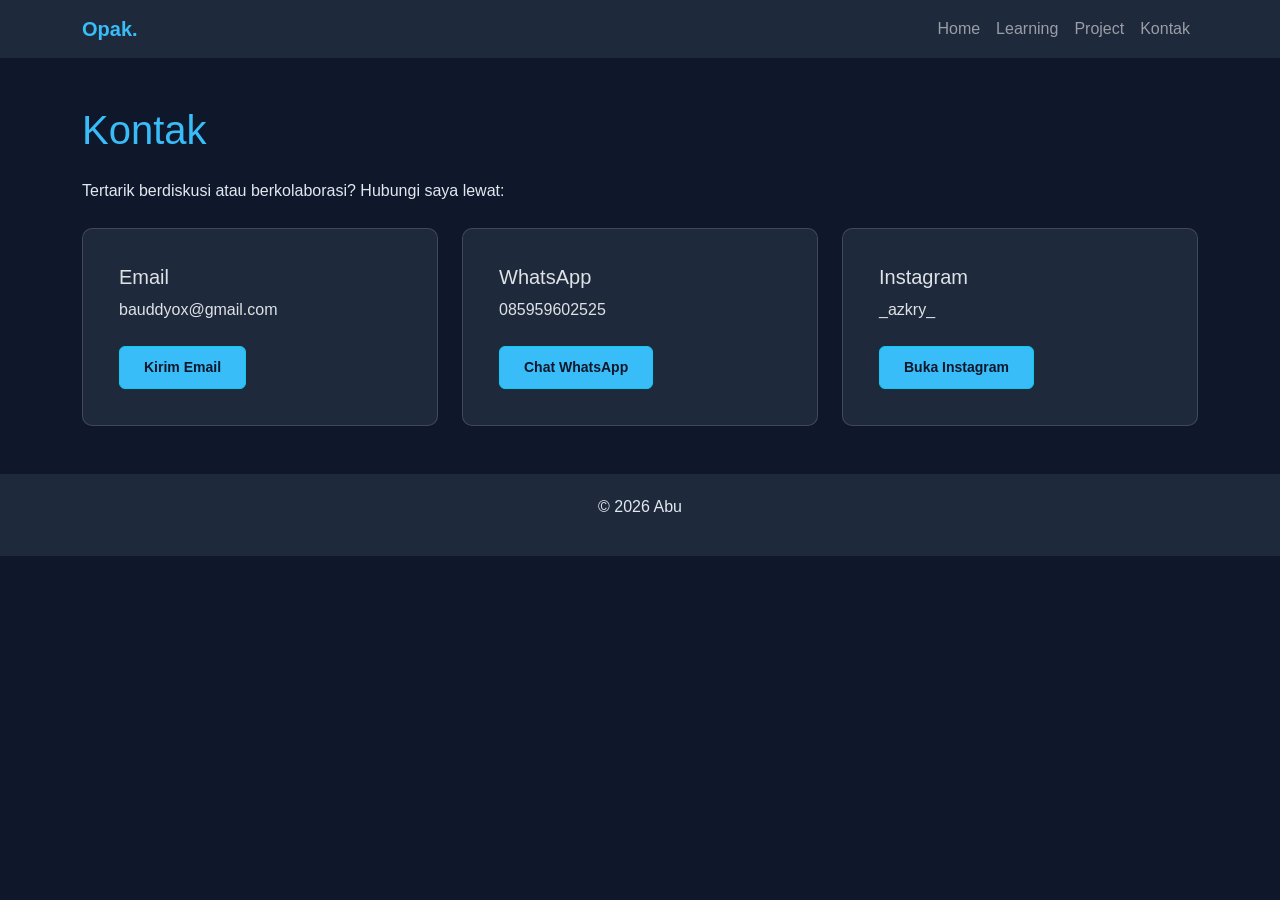
==== kontak.html @ f778672a "commit on" ====
<!DOCTYPE html>
<html lang="id" data-bs-theme="dark">
<head>
  <meta charset="UTF-8">
  <meta name="viewport" content="width=device-width, initial-scale=1.0">
  <title>Profile | Portofolio</title>
  <link href="https://cdn.jsdelivr.net/npm/bootstrap@5.3.3/dist/css/bootstrap.min.css" rel="stylesheet">
  <link rel="stylesheet" href="style.css">
</head>
<body>
    <nav class="navbar navbar-expand-md sticky-top custom-navbar" data-bs-theme="dark">
      <div class="container">
        <a class="navbar-brand logo" href="index.html">Opak.</a>

        <button class="navbar-toggler" type="button"
                data-bs-toggle="collapse" data-bs-target="#menu"
                aria-controls="menu" aria-expanded="false" aria-label="Buka menu">
          <span class="navbar-toggler-icon"></span>
        </button>

        <div class="collapse navbar-collapse" id="menu">
          <ul class="navbar-nav ms-auto">
            <li class="nav-item"><a class="nav-link" href="index.html">Home</a></li>
            <li class="nav-item"><a class="nav-link" href="learning.html">Learning</a></li>
            <li class="nav-item"><a class="nav-link" href="project.html">Project</a></li>
            <li class="nav-item"><a class="nav-link" href="kontak.html">Kontak</a></li>
          </ul>
        </div>
      </div>
    </nav>

    <main class="container py-5">
        <h1 class="title">Kontak</h1>
        <p class="mb-4">Tertarik berdiskusi atau berkolaborasi? Hubungi saya lewat:</p>

        <div class="row g-4">

            <div class="col-md-6 col-lg-4">
            <div class="card h-100">
                <div class="card-body">
                <h5 class="card-title">Email</h5>
                <p class="card-text">bauddyox@gmail.com</p>
                <a href="mailto:bauddyox@gmail.com" class="btn btn-info btn-sm">Kirim Email</a>
                </div>
            </div>
            </div>

            <div class="col-md-6 col-lg-4">
            <div class="card h-100">
                <div class="card-body">
                <h5 class="card-title">WhatsApp</h5>
                <p class="card-text">085959602525</p>
                <a href="https://wa.me/6285959602525" target="_blank" rel="noopener" class="btn btn-info btn-sm">Chat WhatsApp</a>
                </div>
            </div>
            </div>

            <div class="col-md-6 col-lg-4">
            <div class="card h-100">
                <div class="card-body">
                <h5 class="card-title">Instagram</h5>
                <p class="card-text">_azkry_</p>
                <a href="https://instagram.com/_azkry_" target="_blank" rel="noopener" class="btn btn-info btn-sm">Buka Instagram</a>
                </div>
            </div>
            </div>

        </div>
    </main>

  <footer>
    <p>&copy; 2026 Abu</p>
  </footer>
  <script src="https://cdn.jsdelivr.net/npm/bootstrap@5.3.3/dist/js/bootstrap.bundle.min.js"></script>
  <script src="js/script.js"></script>
</body>
</html>
---- style.css ----
* {
  font-family: "Segoe UI", sans-serif;
}

body {
  background: #0f172a;
  color: #e2e8f0;
  line-height: 1.6;
}

/* Navbar */
.custom-navbar {
  background: #1e293b;
}

.navbar-brand.logo {
  color: #38bdf8;
  font-weight: bold;
}

.nav-link.active,
.nav-link:hover {
  color: #38bdf8 !important;
}

/* Hero (Home) */
.hero {
  min-height: 80vh;
  display: flex;
  flex-direction: column;
  justify-content: center;
  padding: 0 8%;
}

.hero h1 { font-size: 3rem; color: #38bdf8; }
.hero .desc { margin: 12px 0 24px; max-width: 500px; }

.btn {
  display: inline-block;
  width: fit-content;
  background: #38bdf8;
  color: #0f172a;
  padding: 10px 24px;
  border-radius: 6px;
  text-decoration: none;
  font-weight: bold;
}

.btn:hover { background: #7dd3fc; }

footer {
  text-align: center;
  padding: 20px;
  background: #1e293b;
}

/* Section umum */
.section {
  padding: 40px 8%;
  min-height: 80vh;
}

.title {
  color: #38bdf8;
  margin-bottom: 24px;
}

.subtitle {
  margin: 32px 0 12px;
}

/* Tag / label */
.skills {
  display: flex;
  flex-wrap: wrap;
  gap: 8px;
  margin: 12px 0;
}

.tag {
  background: #1e293b;
  border: 1px solid #38bdf8;
  color: #38bdf8;
  padding: 4px 12px;
  border-radius: 20px;
  font-size: 0.85rem;
}

/* Project */
.project-grid {
  display: grid;
  grid-template-columns: repeat(auto-fit, minmax(280px, 1fr));
  gap: 20px;
}

.card {
  background: #1e293b;
  padding: 20px;
  border-radius: 10px;
  transition: transform 0.2s;
}

.card:hover { transform: translateY(-5px); }

.card h3 { color: #38bdf8; margin-bottom: 8px; }
.card .btn { margin-top: 8px; }

/* Learning */
.learning-list {
  display: grid;
  gap: 16px;
  margin-top: 20px;
  max-width: 700px;
}

.learning-item {
  background: #1e293b;
  padding: 16px 20px;
  border-radius: 10px;
}

.learning-head {
  display: flex;
  justify-content: space-between;
  margin-bottom: 8px;
}

.progress {
  background: #0f172a;
  border-radius: 20px;
  height: 10px;
  overflow: hidden;
  margin-bottom: 6px;
}

.progress-bar {
  background: #38bdf8;
  height: 100%;
  border-radius: 20px;
}

/* Tombol hamburger: disembunyikan di layar besar */
.menu-toggle {
  display: none;
  background: none;
  border: none;
  color: #38bdf8;
  font-size: 1.8rem;
  cursor: pointer;
}

.navbar { z-index: 100; }

/* Tampilan HP / layar kecil */
@media (max-width: 700px) {
  .navbar {
    flex-wrap: wrap;
  }

  .menu-toggle {
    display: block;
  }

  .navbar nav {
    display: none;          /* menu tersembunyi dulu */
    flex-direction: column;
    width: 100%;
    margin-top: 12px;
  }

  .navbar nav.open {
    display: flex;          /* tampil saat tombol diklik */
  }

  .navbar nav a {
    margin: 0;
    padding: 10px 0;
    border-bottom: 1px solid #334155;
  }

  .hero h1 { font-size: 2rem; }

  .profile-card {
    flex-direction: column;
    text-align: center;
  }
}
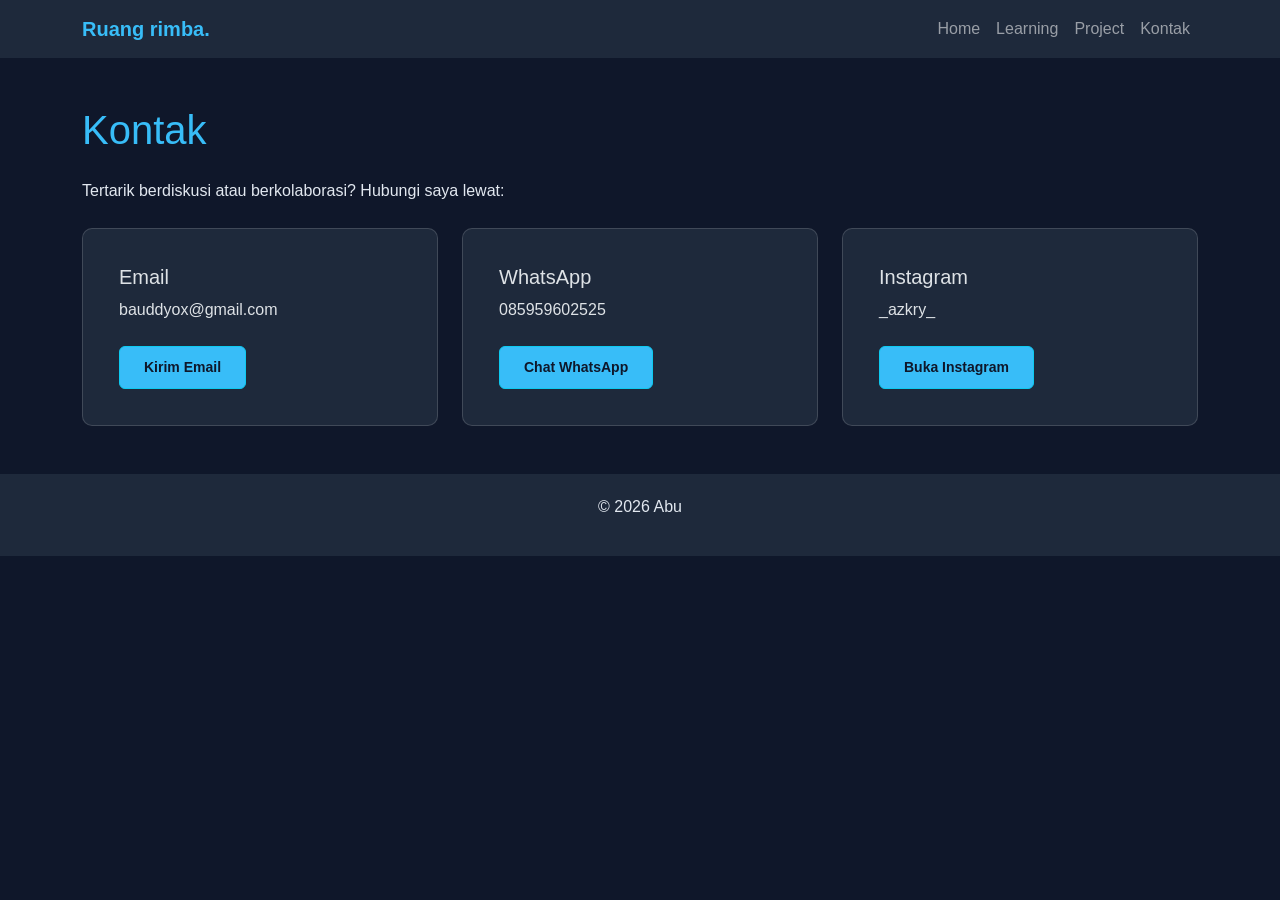
==== commit a689ad21: "commit on" ====
--- a/kontak.html
+++ b/kontak.html
@@ -10,7 +10,7 @@
 <body>
     <nav class="navbar navbar-expand-md sticky-top custom-navbar" data-bs-theme="dark">
       <div class="container">
-        <a class="navbar-brand logo" href="index.html">Opak.</a>
+        <a class="navbar-brand logo" href="index.html">Ruang rimba.</a>
 
         <button class="navbar-toggler" type="button"
                 data-bs-toggle="collapse" data-bs-target="#menu"
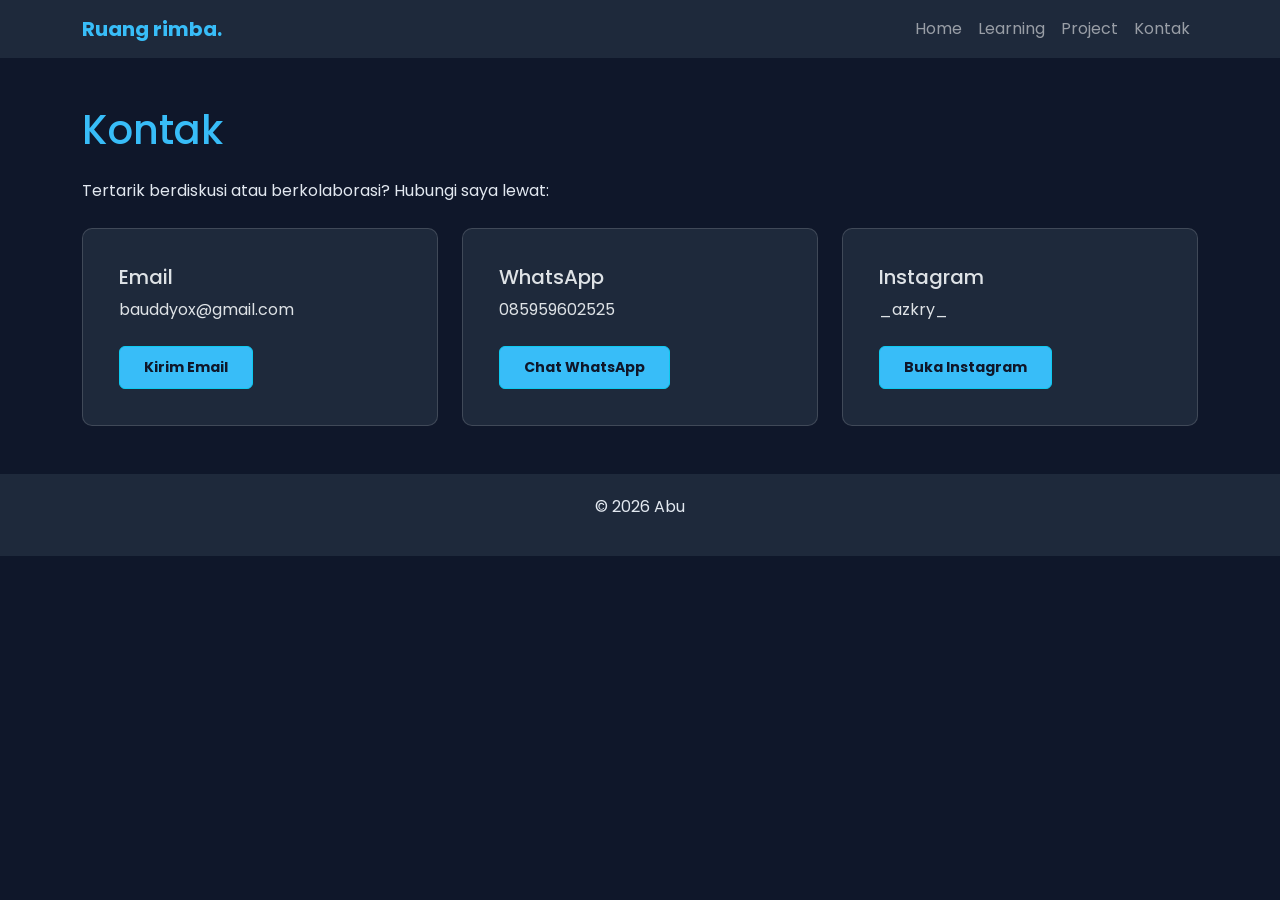
==== commit 1a651ef5: "commit on" ====
--- a/kontak.html
+++ b/kontak.html
@@ -5,6 +5,7 @@
   <meta name="viewport" content="width=device-width, initial-scale=1.0">
   <title>Profile | Portofolio</title>
   <link href="https://cdn.jsdelivr.net/npm/bootstrap@5.3.3/dist/css/bootstrap.min.css" rel="stylesheet">
+  <link href="https://fonts.googleapis.com/css2?family=Poppins:wght@400;500;600;700&display=swap" rel="stylesheet">
   <link rel="stylesheet" href="style.css">
 </head>
 <body>
--- a/style.css
+++ b/style.css
@@ -1,5 +1,5 @@
-* {
-  font-family: "Segoe UI", sans-serif;
+body {
+  font-family: 'Poppins', 'Segoe UI', sans-serif;
 }
 
 body {
@@ -25,11 +25,11 @@
 
 /* Hero (Home) */
 .hero {
-  min-height: 80vh;
+  min-height: 60vh;
   display: flex;
   flex-direction: column;
   justify-content: center;
-  padding: 0 8%;
+  padding: 40px 0;
 }
 
 .hero h1 { font-size: 3rem; color: #38bdf8; }
@@ -54,6 +54,72 @@
   background: #1e293b;
 }
 
+.hero-photo {
+  width: 280px;
+  height: 280px;
+  max-width: 100%;
+  object-fit: cover; 
+  border-radius: 50%;
+  border: 4px solid #38bdf8;
+  box-shadow: 0 0 30px rgba(56, 189, 248, 0.3);
+}
+
+@media (max-width: 767px) {
+  .hero-photo {
+    width: 200px;
+    height: 200px;
+  }
+}
+
+html { scroll-behavior: smooth; }
+
+.home-section {
+  padding: 4rem 0;
+  color: #e2e8f0;
+}
+.section-alt { background: #1e293b; }
+
+.section-title {
+  color: #38bdf8;
+  font-weight: 700;
+  margin-bottom: 2rem;
+}
+
+.card-dark {
+  background: #0f172a;
+  border: 1px solid #334155;
+  border-radius: 12px;
+  padding: 1.5rem;
+  transition: transform .2s, border-color .2s;
+}
+.card-dark:hover {
+  transform: translateY(-4px);
+  border-color: #38bdf8;
+}
+
+.skill-badge {
+  display: inline-block;
+  background: rgba(56, 189, 248, .15);
+  color: #38bdf8;
+  padding: .25rem .75rem;
+  border-radius: 999px;
+  font-size: .85rem;
+  margin: .25rem .25rem 0 0;
+}
+
+.stat-box {
+  background: #1e293b;
+  border-radius: 12px;
+  padding: 1rem;
+}
+.stat-box h3 { color: #38bdf8; margin: 0; }
+
+.timeline-item {
+  border-left: 3px solid #38bdf8;
+  padding-left: 1rem;
+}
+.text-muted-custom { color: #94a3b8; }
+
 /* Section umum */
 .section {
   padding: 40px 8%;
@@ -184,4 +250,78 @@
     flex-direction: column;
     text-align: center;
   }
+}
+
+/* Accordion Learning */
+#learning-accordion {
+  max-width: 900px;
+  --bs-accordion-bg: #1e293b;
+  --bs-accordion-color: #e2e8f0;
+  --bs-accordion-border-color: #334155;
+  --bs-accordion-btn-color: #e2e8f0;
+  --bs-accordion-btn-bg: #1e293b;
+  --bs-accordion-active-bg: #0f172a;
+  --bs-accordion-active-color: #38bdf8;
+  --bs-accordion-btn-focus-box-shadow: 0 0 0 0.2rem rgba(56, 189, 248, 0.25);
+}
+
+#learning-accordion .accordion-item {
+  margin-bottom: 12px;
+  border-radius: 10px;
+  overflow: hidden;
+}
+
+#learning-accordion .accordion-body h3 {
+  color: #38bdf8;
+}
+
+#learning-accordion .accordion-body a {
+  color: #7dd3fc;
+}
+
+/* Hero: gradient halus */
+.hero {
+  background:
+    radial-gradient(circle at 80% 30%, rgba(56, 189, 248, .15), transparent 50%),
+    #0f172a;
+}
+
+/* Efek mengetik */
+.typing-line {
+  min-height: 1.8rem;
+  margin: .75rem 0;
+  color: #38bdf8;
+  font-weight: 600;
+  font-size: 1.15rem;
+}
+
+.cursor {
+  display: inline-block;
+  width: 2px;
+  height: 1.1em;
+  margin-left: 3px;
+  vertical-align: text-bottom;
+  background: #38bdf8;
+  animation: blink 1s steps(1) infinite;
+}
+
+@keyframes blink { 50% { opacity: 0; } }
+
+/* Animasi muncul saat scroll */
+.js .reveal {
+  opacity: 0;
+  transform: translateY(30px);
+  transition: opacity .7s ease, transform .7s ease;
+}
+
+.js .reveal.show {
+  opacity: 1;
+  transform: none;
+}
+
+/* Hormati pengaturan "kurangi animasi" */
+@media (prefers-reduced-motion: reduce) {
+  html { scroll-behavior: auto; }
+  .js .reveal { opacity: 1; transform: none; transition: none; }
+  .cursor { animation: none; }
 }
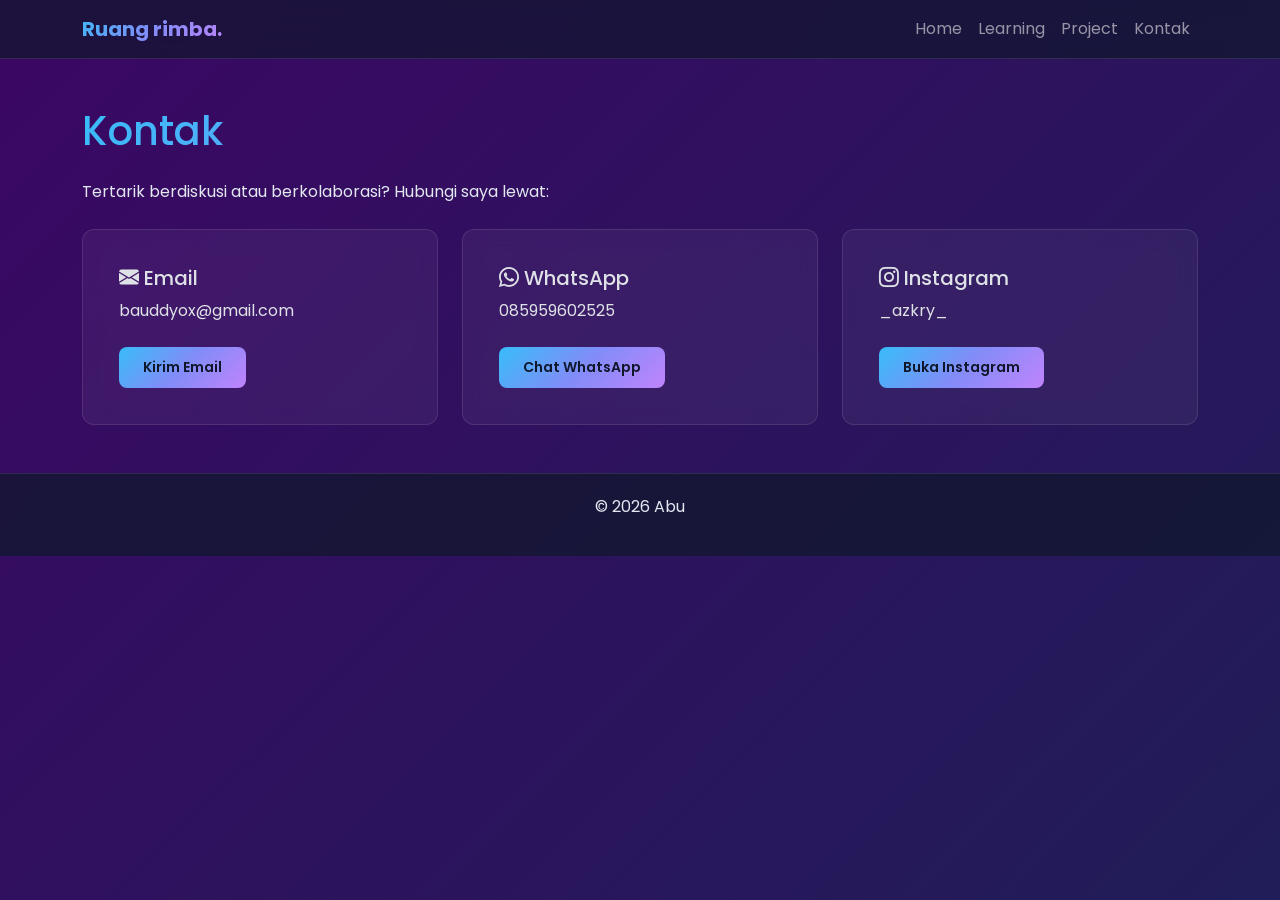
==== commit 75f74ba9: "commit on" ====
--- a/kontak.html
+++ b/kontak.html
@@ -6,6 +6,8 @@
   <title>Profile | Portofolio</title>
   <link href="https://cdn.jsdelivr.net/npm/bootstrap@5.3.3/dist/css/bootstrap.min.css" rel="stylesheet">
   <link href="https://fonts.googleapis.com/css2?family=Poppins:wght@400;500;600;700&display=swap" rel="stylesheet">
+  <link href="https://cdn.jsdelivr.net/npm/bootstrap-icons@1.11.3/font/bootstrap-icons.min.css" rel="stylesheet">
+  <link rel="stylesheet" href="style.css">
   <link rel="stylesheet" href="style.css">
 </head>
 <body>
@@ -39,7 +41,7 @@
             <div class="col-md-6 col-lg-4">
             <div class="card h-100">
                 <div class="card-body">
-                <h5 class="card-title">Email</h5>
+                <h5 class="card-title"><i class="bi bi-envelope-fill"></i> Email</h5>
                 <p class="card-text">bauddyox@gmail.com</p>
                 <a href="mailto:bauddyox@gmail.com" class="btn btn-info btn-sm">Kirim Email</a>
                 </div>
@@ -49,7 +51,7 @@
             <div class="col-md-6 col-lg-4">
             <div class="card h-100">
                 <div class="card-body">
-                <h5 class="card-title">WhatsApp</h5>
+                <h5 class="card-title"><i class="bi bi-whatsapp"></i> WhatsApp</h5>
                 <p class="card-text">085959602525</p>
                 <a href="https://wa.me/6285959602525" target="_blank" rel="noopener" class="btn btn-info btn-sm">Chat WhatsApp</a>
                 </div>
@@ -59,7 +61,7 @@
             <div class="col-md-6 col-lg-4">
             <div class="card h-100">
                 <div class="card-body">
-                <h5 class="card-title">Instagram</h5>
+                <h5 class="card-title"><i class="bi bi-instagram"></i> Instagram</h5>
                 <p class="card-text">_azkry_</p>
                 <a href="https://instagram.com/_azkry_" target="_blank" rel="noopener" class="btn btn-info btn-sm">Buka Instagram</a>
                 </div>
--- a/style.css
+++ b/style.css
@@ -1,67 +1,157 @@
+/* =========================================================
+   PALET GRADASI
+   Ubah 4 warna ini untuk mengganti tema seluruh website
+   ========================================================= */
+:root {
+  --g1: #38bdf8;   /* cyan */
+  --g2: #818cf8;   /* indigo */
+  --g3: #c084fc;   /* ungu */
+  --g4: #f472b6;   /* pink */
+  --gradient: linear-gradient(135deg, var(--g1), var(--g2), var(--g3));
+  --kaca: rgba(255, 255, 255, .05);
+  --garis: rgba(255, 255, 255, .1);
+}
+
+/* =========================================================
+   DASAR
+   ========================================================= */
+html { scroll-behavior: smooth; }
+
 body {
   font-family: 'Poppins', 'Segoe UI', sans-serif;
-}
-
-body {
-  background: #0f172a;
   color: #e2e8f0;
   line-height: 1.6;
-}
-
-/* Navbar */
+  background: linear-gradient(-45deg, #0f172a, #1e1b4b, #172554, #3b0764);
+  background-size: 400% 400%;
+  background-attachment: fixed;
+  animation: bgGeser 18s ease infinite;
+}
+
+@keyframes bgGeser {
+  0%   { background-position: 0% 50%; }
+  50%  { background-position: 100% 50%; }
+  100% { background-position: 0% 50%; }
+}
+
+/* Blob cahaya di belakang (opsional, butuh 2 div di HTML) */
+.blob {
+  position: fixed;
+  border-radius: 50%;
+  filter: blur(90px);
+  opacity: .35;
+  z-index: -1;
+  pointer-events: none;
+}
+.blob-1 {
+  width: 380px; height: 380px;
+  background: var(--g1);
+  top: -80px; left: -80px;
+  animation: blobGerak 14s ease-in-out infinite;
+}
+.blob-2 {
+  width: 420px; height: 420px;
+  background: var(--g3);
+  bottom: -100px; right: -100px;
+  animation: blobGerak 18s ease-in-out infinite reverse;
+}
+@keyframes blobGerak {
+  0%, 100% { transform: translate(0, 0) scale(1); }
+  50%      { transform: translate(60px, 40px) scale(1.15); }
+}
+
+/* Scrollbar */
+::-webkit-scrollbar { width: 10px; }
+::-webkit-scrollbar-track { background: #0f172a; }
+::-webkit-scrollbar-thumb {
+  background: linear-gradient(var(--g1), var(--g3));
+  border-radius: 10px;
+}
+
+/* =========================================================
+   NAVBAR
+   ========================================================= */
 .custom-navbar {
-  background: #1e293b;
-}
+  background: rgba(15, 23, 42, .65);
+  backdrop-filter: blur(12px);
+  -webkit-backdrop-filter: blur(12px);
+  border-bottom: 1px solid var(--garis);
+}
+
+.navbar { z-index: 100; }
 
 .navbar-brand.logo {
-  color: #38bdf8;
   font-weight: bold;
+  background: var(--gradient);
+  -webkit-background-clip: text;
+  background-clip: text;
+  -webkit-text-fill-color: transparent;
 }
 
 .nav-link.active,
 .nav-link:hover {
-  color: #38bdf8 !important;
-}
-
-/* Hero (Home) */
+  color: var(--g1) !important;
+}
+
+/* =========================================================
+   HERO (HOME)
+   ========================================================= */
 .hero {
   min-height: 60vh;
   display: flex;
   flex-direction: column;
   justify-content: center;
   padding: 40px 0;
-}
-
-.hero h1 { font-size: 3rem; color: #38bdf8; }
+  background:
+    radial-gradient(circle at 80% 30%, rgba(129, 140, 248, .25), transparent 50%),
+    radial-gradient(circle at 15% 80%, rgba(244, 114, 182, .15), transparent 45%);
+}
+
+.hero h1 {
+  font-size: 3rem;
+  background: linear-gradient(90deg, var(--g1), var(--g3), var(--g4), var(--g1));
+  background-size: 200% auto;
+  -webkit-background-clip: text;
+  background-clip: text;
+  -webkit-text-fill-color: transparent;
+  animation: kilau 6s linear infinite;
+}
+
+@keyframes kilau {
+  to { background-position: 200% center; }
+}
+
 .hero .desc { margin: 12px 0 24px; max-width: 500px; }
 
-.btn {
+/* Badge jabatan di hero */
+.hero-badge {
   display: inline-block;
-  width: fit-content;
-  background: #38bdf8;
-  color: #0f172a;
-  padding: 10px 24px;
-  border-radius: 6px;
-  text-decoration: none;
-  font-weight: bold;
-}
-
-.btn:hover { background: #7dd3fc; }
-
-footer {
-  text-align: center;
-  padding: 20px;
-  background: #1e293b;
-}
-
+  background: rgba(129, 140, 248, .15);
+  border: 1px solid rgba(129, 140, 248, .5);
+  color: #c7d2fe;
+  padding: .3rem .9rem;
+  border-radius: 999px;
+  font-size: .85rem;
+  margin-bottom: 1rem;
+}
+
+/* Foto hero: cincin gradasi + melayang */
 .hero-photo {
-  width: 280px;
-  height: 280px;
+  width: 380px;
+  height: 380px;
   max-width: 100%;
-  object-fit: cover; 
+  object-fit: cover;
   border-radius: 50%;
-  border: 4px solid #38bdf8;
-  box-shadow: 0 0 30px rgba(56, 189, 248, 0.3);
+  border: 4px solid transparent;
+  background:
+    linear-gradient(#0f172a, #0f172a) padding-box,
+    linear-gradient(135deg, var(--g1), var(--g3), var(--g4)) border-box;
+  box-shadow: 0 0 40px rgba(192, 132, 252, .35);
+  animation: melayang 4s ease-in-out infinite;
+}
+
+@keyframes melayang {
+  0%, 100% { transform: translateY(0); }
+  50%      { transform: translateY(-14px); }
 }
 
 @media (max-width: 767px) {
@@ -71,36 +161,151 @@
   }
 }
 
-html { scroll-behavior: smooth; }
-
+/* Efek mengetik */
+.typing-line {
+  min-height: 1.8rem;
+  margin: .75rem 0;
+  color: var(--g1);
+  font-weight: 600;
+  font-size: 1.15rem;
+}
+
+.cursor {
+  display: inline-block;
+  width: 2px;
+  height: 1.1em;
+  margin-left: 3px;
+  vertical-align: text-bottom;
+  background: var(--g3);
+  animation: blink 1s steps(1) infinite;
+}
+
+@keyframes blink { 50% { opacity: 0; } }
+
+/* =========================================================
+   TOMBOL
+   ========================================================= */
+.btn {
+  display: inline-block;
+  width: fit-content;
+  padding: 10px 24px;
+  border-radius: 8px;
+  text-decoration: none;
+  font-weight: 600;
+  transition: transform .2s, box-shadow .2s, background .2s, color .2s;
+}
+
+.btn-info {
+  background: var(--gradient);
+  border: none;
+  color: #0f172a;
+}
+.btn-info:hover {
+  background: var(--gradient);
+  color: #0f172a;
+  transform: translateY(-3px);
+  box-shadow: 0 8px 25px rgba(129, 140, 248, .45);
+}
+
+.btn-outline-info {
+  background: transparent;
+  border: 1px solid var(--g2);
+  color: var(--g1);
+}
+.btn-outline-info:hover {
+  background: var(--gradient);
+  border-color: transparent;
+  color: #0f172a;
+  transform: translateY(-3px);
+}
+
+.btn i,
+.hero-badge i,
+.org-periode i {
+  margin-right: .35rem;
+}
+
+/* Ikon sosial di hero */
+.social-links {
+  display: flex;
+  gap: 14px;
+  margin-top: 1.5rem;
+}
+
+.social-links a {
+  width: 44px;
+  height: 44px;
+  display: flex;
+  align-items: center;
+  justify-content: center;
+  border: 1px solid var(--garis);
+  border-radius: 50%;
+  color: var(--g1);
+  font-size: 1.2rem;
+  text-decoration: none;
+  transition: transform .2s, background .2s, color .2s;
+}
+
+.social-links a:hover {
+  background: var(--gradient);
+  color: #0f172a;
+  transform: translateY(-3px);
+}
+
+/* =========================================================
+   SECTION HOME
+   ========================================================= */
 .home-section {
   padding: 4rem 0;
   color: #e2e8f0;
-}
-.section-alt { background: #1e293b; }
+  background: transparent;
+}
+
+.section-alt { background: rgba(255, 255, 255, .03); }
 
 .section-title {
-  color: #38bdf8;
   font-weight: 700;
   margin-bottom: 2rem;
-}
-
+  display: inline-block;
+  background: var(--gradient);
+  -webkit-background-clip: text;
+  background-clip: text;
+  -webkit-text-fill-color: transparent;
+}
+
+/* Ikon tetap berwarna, tidak ikut transparan */
+.section-title i {
+  -webkit-text-fill-color: var(--g2);
+  margin-right: .4rem;
+}
+
+.card-dark h5 i,
+.org-heading i {
+  color: var(--g1);
+  margin-right: .4rem;
+}
+
+/* Kartu kaca */
 .card-dark {
-  background: #0f172a;
-  border: 1px solid #334155;
+  background: var(--kaca);
+  border: 1px solid var(--garis);
+  backdrop-filter: blur(10px);
+  -webkit-backdrop-filter: blur(10px);
   border-radius: 12px;
   padding: 1.5rem;
-  transition: transform .2s, border-color .2s;
+  transition: transform .2s, border-color .2s, box-shadow .2s;
 }
 .card-dark:hover {
   transform: translateY(-4px);
-  border-color: #38bdf8;
+  border-color: var(--g3);
+  box-shadow: 0 10px 30px rgba(192, 132, 252, .2);
 }
 
 .skill-badge {
   display: inline-block;
-  background: rgba(56, 189, 248, .15);
-  color: #38bdf8;
+  background: rgba(129, 140, 248, .15);
+  border: 1px solid rgba(129, 140, 248, .4);
+  color: #c7d2fe;
   padding: .25rem .75rem;
   border-radius: 999px;
   font-size: .85rem;
@@ -108,34 +313,97 @@
 }
 
 .stat-box {
-  background: #1e293b;
+  background: var(--kaca);
+  border: 1px solid var(--garis);
+  backdrop-filter: blur(10px);
+  -webkit-backdrop-filter: blur(10px);
   border-radius: 12px;
   padding: 1rem;
 }
-.stat-box h3 { color: #38bdf8; margin: 0; }
-
+.stat-box h3 {
+  margin: 0;
+  background: var(--gradient);
+  -webkit-background-clip: text;
+  background-clip: text;
+  -webkit-text-fill-color: transparent;
+}
+
+.text-muted-custom { color: #94a3b8; }
+
+/* =========================================================
+   ORGANISASI
+   ========================================================= */
 .timeline-item {
-  border-left: 3px solid #38bdf8;
+  border-left: 3px solid transparent;
+  border-image: linear-gradient(180deg, var(--g1), var(--g3), var(--g4)) 1;
   padding-left: 1rem;
 }
-.text-muted-custom { color: #94a3b8; }
-
-/* Section umum */
+
+.org-periode {
+  color: var(--g3);
+  font-size: .95rem;
+  margin-bottom: 1rem;
+}
+
+.org-heading {
+  color: #e2e8f0;
+  font-weight: 600;
+  margin-top: 1.2rem;
+}
+
+.org-list {
+  color: #cbd5e1;
+  padding-left: 1.2rem;
+  line-height: 1.7;
+}
+
+/* Galeri organisasi */
+.org-gallery {
+  display: grid;
+  grid-template-columns: 1fr 1fr;
+  gap: 12px;
+}
+
+.org-photo {
+  width: 100%;
+  height: 160px;
+  object-fit: cover;
+  border-radius: 12px;
+  border: 1px solid var(--garis);
+  transition: transform .2s, border-color .2s, box-shadow .2s;
+}
+
+.org-photo:hover {
+  transform: translateY(-4px);
+  border-color: var(--g3);
+  box-shadow: 0 10px 30px rgba(192, 132, 252, .25);
+}
+
+.org-photo-main {
+  grid-column: 1 / -1;   /* foto pertama melebar penuh */
+  height: 240px;
+}
+
+/* =========================================================
+   HALAMAN LAIN (Project, Learning, Kontak)
+   ========================================================= */
 .section {
   padding: 40px 8%;
   min-height: 80vh;
 }
 
 .title {
-  color: #38bdf8;
   margin-bottom: 24px;
+  background: var(--gradient);
+  -webkit-background-clip: text;
+  background-clip: text;
+  -webkit-text-fill-color: transparent;
 }
 
 .subtitle {
   margin: 32px 0 12px;
 }
 
-/* Tag / label */
 .skills {
   display: flex;
   flex-wrap: wrap;
@@ -144,9 +412,9 @@
 }
 
 .tag {
-  background: #1e293b;
-  border: 1px solid #38bdf8;
-  color: #38bdf8;
+  background: rgba(129, 140, 248, .12);
+  border: 1px solid rgba(129, 140, 248, .5);
+  color: #c7d2fe;
   padding: 4px 12px;
   border-radius: 20px;
   font-size: 0.85rem;
@@ -160,15 +428,22 @@
 }
 
 .card {
-  background: #1e293b;
+  background: var(--kaca);
+  border: 1px solid var(--garis);
+  backdrop-filter: blur(10px);
+  -webkit-backdrop-filter: blur(10px);
   padding: 20px;
-  border-radius: 10px;
-  transition: transform 0.2s;
-}
-
-.card:hover { transform: translateY(-5px); }
-
-.card h3 { color: #38bdf8; margin-bottom: 8px; }
+  border-radius: 12px;
+  transition: transform .2s, border-color .2s, box-shadow .2s;
+}
+
+.card:hover {
+  transform: translateY(-5px);
+  border-color: var(--g3);
+  box-shadow: 0 10px 30px rgba(192, 132, 252, .2);
+}
+
+.card h3 { color: var(--g1); margin-bottom: 8px; }
 .card .btn { margin-top: 8px; }
 
 /* Learning */
@@ -180,9 +455,12 @@
 }
 
 .learning-item {
-  background: #1e293b;
+  background: var(--kaca);
+  border: 1px solid var(--garis);
+  backdrop-filter: blur(10px);
+  -webkit-backdrop-filter: blur(10px);
   padding: 16px 20px;
-  border-radius: 10px;
+  border-radius: 12px;
 }
 
 .learning-head {
@@ -192,7 +470,7 @@
 }
 
 .progress {
-  background: #0f172a;
+  background: rgba(15, 23, 42, .7);
   border-radius: 20px;
   height: 10px;
   overflow: hidden;
@@ -200,50 +478,66 @@
 }
 
 .progress-bar {
-  background: #38bdf8;
+  background: var(--gradient);
   height: 100%;
   border-radius: 20px;
 }
 
-/* Tombol hamburger: disembunyikan di layar besar */
-.menu-toggle {
-  display: none;
-  background: none;
-  border: none;
-  color: #38bdf8;
-  font-size: 1.8rem;
-  cursor: pointer;
-}
-
-.navbar { z-index: 100; }
-
-/* Tampilan HP / layar kecil */
+/* Accordion Learning */
+#learning-accordion {
+  max-width: 900px;
+  --bs-accordion-bg: rgba(255, 255, 255, .05);
+  --bs-accordion-color: #e2e8f0;
+  --bs-accordion-border-color: rgba(255, 255, 255, .1);
+  --bs-accordion-btn-color: #e2e8f0;
+  --bs-accordion-btn-bg: rgba(255, 255, 255, .05);
+  --bs-accordion-active-bg: rgba(129, 140, 248, .15);
+  --bs-accordion-active-color: #c7d2fe;
+  --bs-accordion-btn-focus-box-shadow: 0 0 0 0.2rem rgba(129, 140, 248, 0.25);
+}
+
+#learning-accordion .accordion-item {
+  margin-bottom: 12px;
+  border-radius: 12px;
+  overflow: hidden;
+}
+
+#learning-accordion .accordion-body h3 {
+  color: var(--g1);
+}
+
+#learning-accordion .accordion-body a {
+  color: #a5b4fc;
+}
+
+/* =========================================================
+   FOOTER
+   ========================================================= */
+footer {
+  text-align: center;
+  padding: 20px;
+  background: rgba(15, 23, 42, .7);
+  border-top: 1px solid var(--garis);
+}
+
+/* =========================================================
+   ANIMASI MUNCUL SAAT SCROLL
+   ========================================================= */
+.js .reveal {
+  opacity: 0;
+  transform: translateY(30px);
+  transition: opacity .7s ease, transform .7s ease;
+}
+
+.js .reveal.show {
+  opacity: 1;
+  transform: none;
+}
+
+/* =========================================================
+   LAYAR KECIL
+   ========================================================= */
 @media (max-width: 700px) {
-  .navbar {
-    flex-wrap: wrap;
-  }
-
-  .menu-toggle {
-    display: block;
-  }
-
-  .navbar nav {
-    display: none;          /* menu tersembunyi dulu */
-    flex-direction: column;
-    width: 100%;
-    margin-top: 12px;
-  }
-
-  .navbar nav.open {
-    display: flex;          /* tampil saat tombol diklik */
-  }
-
-  .navbar nav a {
-    margin: 0;
-    padding: 10px 0;
-    border-bottom: 1px solid #334155;
-  }
-
   .hero h1 { font-size: 2rem; }
 
   .profile-card {
@@ -252,76 +546,13 @@
   }
 }
 
-/* Accordion Learning */
-#learning-accordion {
-  max-width: 900px;
-  --bs-accordion-bg: #1e293b;
-  --bs-accordion-color: #e2e8f0;
-  --bs-accordion-border-color: #334155;
-  --bs-accordion-btn-color: #e2e8f0;
-  --bs-accordion-btn-bg: #1e293b;
-  --bs-accordion-active-bg: #0f172a;
-  --bs-accordion-active-color: #38bdf8;
-  --bs-accordion-btn-focus-box-shadow: 0 0 0 0.2rem rgba(56, 189, 248, 0.25);
-}
-
-#learning-accordion .accordion-item {
-  margin-bottom: 12px;
-  border-radius: 10px;
-  overflow: hidden;
-}
-
-#learning-accordion .accordion-body h3 {
-  color: #38bdf8;
-}
-
-#learning-accordion .accordion-body a {
-  color: #7dd3fc;
-}
-
-/* Hero: gradient halus */
-.hero {
-  background:
-    radial-gradient(circle at 80% 30%, rgba(56, 189, 248, .15), transparent 50%),
-    #0f172a;
-}
-
-/* Efek mengetik */
-.typing-line {
-  min-height: 1.8rem;
-  margin: .75rem 0;
-  color: #38bdf8;
-  font-weight: 600;
-  font-size: 1.15rem;
-}
-
-.cursor {
-  display: inline-block;
-  width: 2px;
-  height: 1.1em;
-  margin-left: 3px;
-  vertical-align: text-bottom;
-  background: #38bdf8;
-  animation: blink 1s steps(1) infinite;
-}
-
-@keyframes blink { 50% { opacity: 0; } }
-
-/* Animasi muncul saat scroll */
-.js .reveal {
-  opacity: 0;
-  transform: translateY(30px);
-  transition: opacity .7s ease, transform .7s ease;
-}
-
-.js .reveal.show {
-  opacity: 1;
-  transform: none;
-}
-
 /* Hormati pengaturan "kurangi animasi" */
 @media (prefers-reduced-motion: reduce) {
   html { scroll-behavior: auto; }
+  body,
+  .hero h1,
+  .hero-photo,
+  .blob,
+  .cursor { animation: none; }
   .js .reveal { opacity: 1; transform: none; transition: none; }
-  .cursor { animation: none; }
 }
--- a/style.css
+++ b/style.css
@@ -1,67 +1,157 @@
+/* =========================================================
+   PALET GRADASI
+   Ubah 4 warna ini untuk mengganti tema seluruh website
+   ========================================================= */
+:root {
+  --g1: #38bdf8;   /* cyan */
+  --g2: #818cf8;   /* indigo */
+  --g3: #c084fc;   /* ungu */
+  --g4: #f472b6;   /* pink */
+  --gradient: linear-gradient(135deg, var(--g1), var(--g2), var(--g3));
+  --kaca: rgba(255, 255, 255, .05);
+  --garis: rgba(255, 255, 255, .1);
+}
+
+/* =========================================================
+   DASAR
+   ========================================================= */
+html { scroll-behavior: smooth; }
+
 body {
   font-family: 'Poppins', 'Segoe UI', sans-serif;
-}
-
-body {
-  background: #0f172a;
   color: #e2e8f0;
   line-height: 1.6;
-}
-
-/* Navbar */
+  background: linear-gradient(-45deg, #0f172a, #1e1b4b, #172554, #3b0764);
+  background-size: 400% 400%;
+  background-attachment: fixed;
+  animation: bgGeser 18s ease infinite;
+}
+
+@keyframes bgGeser {
+  0%   { background-position: 0% 50%; }
+  50%  { background-position: 100% 50%; }
+  100% { background-position: 0% 50%; }
+}
+
+/* Blob cahaya di belakang (opsional, butuh 2 div di HTML) */
+.blob {
+  position: fixed;
+  border-radius: 50%;
+  filter: blur(90px);
+  opacity: .35;
+  z-index: -1;
+  pointer-events: none;
+}
+.blob-1 {
+  width: 380px; height: 380px;
+  background: var(--g1);
+  top: -80px; left: -80px;
+  animation: blobGerak 14s ease-in-out infinite;
+}
+.blob-2 {
+  width: 420px; height: 420px;
+  background: var(--g3);
+  bottom: -100px; right: -100px;
+  animation: blobGerak 18s ease-in-out infinite reverse;
+}
+@keyframes blobGerak {
+  0%, 100% { transform: translate(0, 0) scale(1); }
+  50%      { transform: translate(60px, 40px) scale(1.15); }
+}
+
+/* Scrollbar */
+::-webkit-scrollbar { width: 10px; }
+::-webkit-scrollbar-track { background: #0f172a; }
+::-webkit-scrollbar-thumb {
+  background: linear-gradient(var(--g1), var(--g3));
+  border-radius: 10px;
+}
+
+/* =========================================================
+   NAVBAR
+   ========================================================= */
 .custom-navbar {
-  background: #1e293b;
-}
+  background: rgba(15, 23, 42, .65);
+  backdrop-filter: blur(12px);
+  -webkit-backdrop-filter: blur(12px);
+  border-bottom: 1px solid var(--garis);
+}
+
+.navbar { z-index: 100; }
 
 .navbar-brand.logo {
-  color: #38bdf8;
   font-weight: bold;
+  background: var(--gradient);
+  -webkit-background-clip: text;
+  background-clip: text;
+  -webkit-text-fill-color: transparent;
 }
 
 .nav-link.active,
 .nav-link:hover {
-  color: #38bdf8 !important;
-}
-
-/* Hero (Home) */
+  color: var(--g1) !important;
+}
+
+/* =========================================================
+   HERO (HOME)
+   ========================================================= */
 .hero {
   min-height: 60vh;
   display: flex;
   flex-direction: column;
   justify-content: center;
   padding: 40px 0;
-}
-
-.hero h1 { font-size: 3rem; color: #38bdf8; }
+  background:
+    radial-gradient(circle at 80% 30%, rgba(129, 140, 248, .25), transparent 50%),
+    radial-gradient(circle at 15% 80%, rgba(244, 114, 182, .15), transparent 45%);
+}
+
+.hero h1 {
+  font-size: 3rem;
+  background: linear-gradient(90deg, var(--g1), var(--g3), var(--g4), var(--g1));
+  background-size: 200% auto;
+  -webkit-background-clip: text;
+  background-clip: text;
+  -webkit-text-fill-color: transparent;
+  animation: kilau 6s linear infinite;
+}
+
+@keyframes kilau {
+  to { background-position: 200% center; }
+}
+
 .hero .desc { margin: 12px 0 24px; max-width: 500px; }
 
-.btn {
+/* Badge jabatan di hero */
+.hero-badge {
   display: inline-block;
-  width: fit-content;
-  background: #38bdf8;
-  color: #0f172a;
-  padding: 10px 24px;
-  border-radius: 6px;
-  text-decoration: none;
-  font-weight: bold;
-}
-
-.btn:hover { background: #7dd3fc; }
-
-footer {
-  text-align: center;
-  padding: 20px;
-  background: #1e293b;
-}
-
+  background: rgba(129, 140, 248, .15);
+  border: 1px solid rgba(129, 140, 248, .5);
+  color: #c7d2fe;
+  padding: .3rem .9rem;
+  border-radius: 999px;
+  font-size: .85rem;
+  margin-bottom: 1rem;
+}
+
+/* Foto hero: cincin gradasi + melayang */
 .hero-photo {
-  width: 280px;
-  height: 280px;
+  width: 380px;
+  height: 380px;
   max-width: 100%;
-  object-fit: cover; 
+  object-fit: cover;
   border-radius: 50%;
-  border: 4px solid #38bdf8;
-  box-shadow: 0 0 30px rgba(56, 189, 248, 0.3);
+  border: 4px solid transparent;
+  background:
+    linear-gradient(#0f172a, #0f172a) padding-box,
+    linear-gradient(135deg, var(--g1), var(--g3), var(--g4)) border-box;
+  box-shadow: 0 0 40px rgba(192, 132, 252, .35);
+  animation: melayang 4s ease-in-out infinite;
+}
+
+@keyframes melayang {
+  0%, 100% { transform: translateY(0); }
+  50%      { transform: translateY(-14px); }
 }
 
 @media (max-width: 767px) {
@@ -71,36 +161,151 @@
   }
 }
 
-html { scroll-behavior: smooth; }
-
+/* Efek mengetik */
+.typing-line {
+  min-height: 1.8rem;
+  margin: .75rem 0;
+  color: var(--g1);
+  font-weight: 600;
+  font-size: 1.15rem;
+}
+
+.cursor {
+  display: inline-block;
+  width: 2px;
+  height: 1.1em;
+  margin-left: 3px;
+  vertical-align: text-bottom;
+  background: var(--g3);
+  animation: blink 1s steps(1) infinite;
+}
+
+@keyframes blink { 50% { opacity: 0; } }
+
+/* =========================================================
+   TOMBOL
+   ========================================================= */
+.btn {
+  display: inline-block;
+  width: fit-content;
+  padding: 10px 24px;
+  border-radius: 8px;
+  text-decoration: none;
+  font-weight: 600;
+  transition: transform .2s, box-shadow .2s, background .2s, color .2s;
+}
+
+.btn-info {
+  background: var(--gradient);
+  border: none;
+  color: #0f172a;
+}
+.btn-info:hover {
+  background: var(--gradient);
+  color: #0f172a;
+  transform: translateY(-3px);
+  box-shadow: 0 8px 25px rgba(129, 140, 248, .45);
+}
+
+.btn-outline-info {
+  background: transparent;
+  border: 1px solid var(--g2);
+  color: var(--g1);
+}
+.btn-outline-info:hover {
+  background: var(--gradient);
+  border-color: transparent;
+  color: #0f172a;
+  transform: translateY(-3px);
+}
+
+.btn i,
+.hero-badge i,
+.org-periode i {
+  margin-right: .35rem;
+}
+
+/* Ikon sosial di hero */
+.social-links {
+  display: flex;
+  gap: 14px;
+  margin-top: 1.5rem;
+}
+
+.social-links a {
+  width: 44px;
+  height: 44px;
+  display: flex;
+  align-items: center;
+  justify-content: center;
+  border: 1px solid var(--garis);
+  border-radius: 50%;
+  color: var(--g1);
+  font-size: 1.2rem;
+  text-decoration: none;
+  transition: transform .2s, background .2s, color .2s;
+}
+
+.social-links a:hover {
+  background: var(--gradient);
+  color: #0f172a;
+  transform: translateY(-3px);
+}
+
+/* =========================================================
+   SECTION HOME
+   ========================================================= */
 .home-section {
   padding: 4rem 0;
   color: #e2e8f0;
-}
-.section-alt { background: #1e293b; }
+  background: transparent;
+}
+
+.section-alt { background: rgba(255, 255, 255, .03); }
 
 .section-title {
-  color: #38bdf8;
   font-weight: 700;
   margin-bottom: 2rem;
-}
-
+  display: inline-block;
+  background: var(--gradient);
+  -webkit-background-clip: text;
+  background-clip: text;
+  -webkit-text-fill-color: transparent;
+}
+
+/* Ikon tetap berwarna, tidak ikut transparan */
+.section-title i {
+  -webkit-text-fill-color: var(--g2);
+  margin-right: .4rem;
+}
+
+.card-dark h5 i,
+.org-heading i {
+  color: var(--g1);
+  margin-right: .4rem;
+}
+
+/* Kartu kaca */
 .card-dark {
-  background: #0f172a;
-  border: 1px solid #334155;
+  background: var(--kaca);
+  border: 1px solid var(--garis);
+  backdrop-filter: blur(10px);
+  -webkit-backdrop-filter: blur(10px);
   border-radius: 12px;
   padding: 1.5rem;
-  transition: transform .2s, border-color .2s;
+  transition: transform .2s, border-color .2s, box-shadow .2s;
 }
 .card-dark:hover {
   transform: translateY(-4px);
-  border-color: #38bdf8;
+  border-color: var(--g3);
+  box-shadow: 0 10px 30px rgba(192, 132, 252, .2);
 }
 
 .skill-badge {
   display: inline-block;
-  background: rgba(56, 189, 248, .15);
-  color: #38bdf8;
+  background: rgba(129, 140, 248, .15);
+  border: 1px solid rgba(129, 140, 248, .4);
+  color: #c7d2fe;
   padding: .25rem .75rem;
   border-radius: 999px;
   font-size: .85rem;
@@ -108,34 +313,97 @@
 }
 
 .stat-box {
-  background: #1e293b;
+  background: var(--kaca);
+  border: 1px solid var(--garis);
+  backdrop-filter: blur(10px);
+  -webkit-backdrop-filter: blur(10px);
   border-radius: 12px;
   padding: 1rem;
 }
-.stat-box h3 { color: #38bdf8; margin: 0; }
-
+.stat-box h3 {
+  margin: 0;
+  background: var(--gradient);
+  -webkit-background-clip: text;
+  background-clip: text;
+  -webkit-text-fill-color: transparent;
+}
+
+.text-muted-custom { color: #94a3b8; }
+
+/* =========================================================
+   ORGANISASI
+   ========================================================= */
 .timeline-item {
-  border-left: 3px solid #38bdf8;
+  border-left: 3px solid transparent;
+  border-image: linear-gradient(180deg, var(--g1), var(--g3), var(--g4)) 1;
   padding-left: 1rem;
 }
-.text-muted-custom { color: #94a3b8; }
-
-/* Section umum */
+
+.org-periode {
+  color: var(--g3);
+  font-size: .95rem;
+  margin-bottom: 1rem;
+}
+
+.org-heading {
+  color: #e2e8f0;
+  font-weight: 600;
+  margin-top: 1.2rem;
+}
+
+.org-list {
+  color: #cbd5e1;
+  padding-left: 1.2rem;
+  line-height: 1.7;
+}
+
+/* Galeri organisasi */
+.org-gallery {
+  display: grid;
+  grid-template-columns: 1fr 1fr;
+  gap: 12px;
+}
+
+.org-photo {
+  width: 100%;
+  height: 160px;
+  object-fit: cover;
+  border-radius: 12px;
+  border: 1px solid var(--garis);
+  transition: transform .2s, border-color .2s, box-shadow .2s;
+}
+
+.org-photo:hover {
+  transform: translateY(-4px);
+  border-color: var(--g3);
+  box-shadow: 0 10px 30px rgba(192, 132, 252, .25);
+}
+
+.org-photo-main {
+  grid-column: 1 / -1;   /* foto pertama melebar penuh */
+  height: 240px;
+}
+
+/* =========================================================
+   HALAMAN LAIN (Project, Learning, Kontak)
+   ========================================================= */
 .section {
   padding: 40px 8%;
   min-height: 80vh;
 }
 
 .title {
-  color: #38bdf8;
   margin-bottom: 24px;
+  background: var(--gradient);
+  -webkit-background-clip: text;
+  background-clip: text;
+  -webkit-text-fill-color: transparent;
 }
 
 .subtitle {
   margin: 32px 0 12px;
 }
 
-/* Tag / label */
 .skills {
   display: flex;
   flex-wrap: wrap;
@@ -144,9 +412,9 @@
 }
 
 .tag {
-  background: #1e293b;
-  border: 1px solid #38bdf8;
-  color: #38bdf8;
+  background: rgba(129, 140, 248, .12);
+  border: 1px solid rgba(129, 140, 248, .5);
+  color: #c7d2fe;
   padding: 4px 12px;
   border-radius: 20px;
   font-size: 0.85rem;
@@ -160,15 +428,22 @@
 }
 
 .card {
-  background: #1e293b;
+  background: var(--kaca);
+  border: 1px solid var(--garis);
+  backdrop-filter: blur(10px);
+  -webkit-backdrop-filter: blur(10px);
   padding: 20px;
-  border-radius: 10px;
-  transition: transform 0.2s;
-}
-
-.card:hover { transform: translateY(-5px); }
-
-.card h3 { color: #38bdf8; margin-bottom: 8px; }
+  border-radius: 12px;
+  transition: transform .2s, border-color .2s, box-shadow .2s;
+}
+
+.card:hover {
+  transform: translateY(-5px);
+  border-color: var(--g3);
+  box-shadow: 0 10px 30px rgba(192, 132, 252, .2);
+}
+
+.card h3 { color: var(--g1); margin-bottom: 8px; }
 .card .btn { margin-top: 8px; }
 
 /* Learning */
@@ -180,9 +455,12 @@
 }
 
 .learning-item {
-  background: #1e293b;
+  background: var(--kaca);
+  border: 1px solid var(--garis);
+  backdrop-filter: blur(10px);
+  -webkit-backdrop-filter: blur(10px);
   padding: 16px 20px;
-  border-radius: 10px;
+  border-radius: 12px;
 }
 
 .learning-head {
@@ -192,7 +470,7 @@
 }
 
 .progress {
-  background: #0f172a;
+  background: rgba(15, 23, 42, .7);
   border-radius: 20px;
   height: 10px;
   overflow: hidden;
@@ -200,50 +478,66 @@
 }
 
 .progress-bar {
-  background: #38bdf8;
+  background: var(--gradient);
   height: 100%;
   border-radius: 20px;
 }
 
-/* Tombol hamburger: disembunyikan di layar besar */
-.menu-toggle {
-  display: none;
-  background: none;
-  border: none;
-  color: #38bdf8;
-  font-size: 1.8rem;
-  cursor: pointer;
-}
-
-.navbar { z-index: 100; }
-
-/* Tampilan HP / layar kecil */
+/* Accordion Learning */
+#learning-accordion {
+  max-width: 900px;
+  --bs-accordion-bg: rgba(255, 255, 255, .05);
+  --bs-accordion-color: #e2e8f0;
+  --bs-accordion-border-color: rgba(255, 255, 255, .1);
+  --bs-accordion-btn-color: #e2e8f0;
+  --bs-accordion-btn-bg: rgba(255, 255, 255, .05);
+  --bs-accordion-active-bg: rgba(129, 140, 248, .15);
+  --bs-accordion-active-color: #c7d2fe;
+  --bs-accordion-btn-focus-box-shadow: 0 0 0 0.2rem rgba(129, 140, 248, 0.25);
+}
+
+#learning-accordion .accordion-item {
+  margin-bottom: 12px;
+  border-radius: 12px;
+  overflow: hidden;
+}
+
+#learning-accordion .accordion-body h3 {
+  color: var(--g1);
+}
+
+#learning-accordion .accordion-body a {
+  color: #a5b4fc;
+}
+
+/* =========================================================
+   FOOTER
+   ========================================================= */
+footer {
+  text-align: center;
+  padding: 20px;
+  background: rgba(15, 23, 42, .7);
+  border-top: 1px solid var(--garis);
+}
+
+/* =========================================================
+   ANIMASI MUNCUL SAAT SCROLL
+   ========================================================= */
+.js .reveal {
+  opacity: 0;
+  transform: translateY(30px);
+  transition: opacity .7s ease, transform .7s ease;
+}
+
+.js .reveal.show {
+  opacity: 1;
+  transform: none;
+}
+
+/* =========================================================
+   LAYAR KECIL
+   ========================================================= */
 @media (max-width: 700px) {
-  .navbar {
-    flex-wrap: wrap;
-  }
-
-  .menu-toggle {
-    display: block;
-  }
-
-  .navbar nav {
-    display: none;          /* menu tersembunyi dulu */
-    flex-direction: column;
-    width: 100%;
-    margin-top: 12px;
-  }
-
-  .navbar nav.open {
-    display: flex;          /* tampil saat tombol diklik */
-  }
-
-  .navbar nav a {
-    margin: 0;
-    padding: 10px 0;
-    border-bottom: 1px solid #334155;
-  }
-
   .hero h1 { font-size: 2rem; }
 
   .profile-card {
@@ -252,76 +546,13 @@
   }
 }
 
-/* Accordion Learning */
-#learning-accordion {
-  max-width: 900px;
-  --bs-accordion-bg: #1e293b;
-  --bs-accordion-color: #e2e8f0;
-  --bs-accordion-border-color: #334155;
-  --bs-accordion-btn-color: #e2e8f0;
-  --bs-accordion-btn-bg: #1e293b;
-  --bs-accordion-active-bg: #0f172a;
-  --bs-accordion-active-color: #38bdf8;
-  --bs-accordion-btn-focus-box-shadow: 0 0 0 0.2rem rgba(56, 189, 248, 0.25);
-}
-
-#learning-accordion .accordion-item {
-  margin-bottom: 12px;
-  border-radius: 10px;
-  overflow: hidden;
-}
-
-#learning-accordion .accordion-body h3 {
-  color: #38bdf8;
-}
-
-#learning-accordion .accordion-body a {
-  color: #7dd3fc;
-}
-
-/* Hero: gradient halus */
-.hero {
-  background:
-    radial-gradient(circle at 80% 30%, rgba(56, 189, 248, .15), transparent 50%),
-    #0f172a;
-}
-
-/* Efek mengetik */
-.typing-line {
-  min-height: 1.8rem;
-  margin: .75rem 0;
-  color: #38bdf8;
-  font-weight: 600;
-  font-size: 1.15rem;
-}
-
-.cursor {
-  display: inline-block;
-  width: 2px;
-  height: 1.1em;
-  margin-left: 3px;
-  vertical-align: text-bottom;
-  background: #38bdf8;
-  animation: blink 1s steps(1) infinite;
-}
-
-@keyframes blink { 50% { opacity: 0; } }
-
-/* Animasi muncul saat scroll */
-.js .reveal {
-  opacity: 0;
-  transform: translateY(30px);
-  transition: opacity .7s ease, transform .7s ease;
-}
-
-.js .reveal.show {
-  opacity: 1;
-  transform: none;
-}
-
 /* Hormati pengaturan "kurangi animasi" */
 @media (prefers-reduced-motion: reduce) {
   html { scroll-behavior: auto; }
+  body,
+  .hero h1,
+  .hero-photo,
+  .blob,
+  .cursor { animation: none; }
   .js .reveal { opacity: 1; transform: none; transition: none; }
-  .cursor { animation: none; }
 }
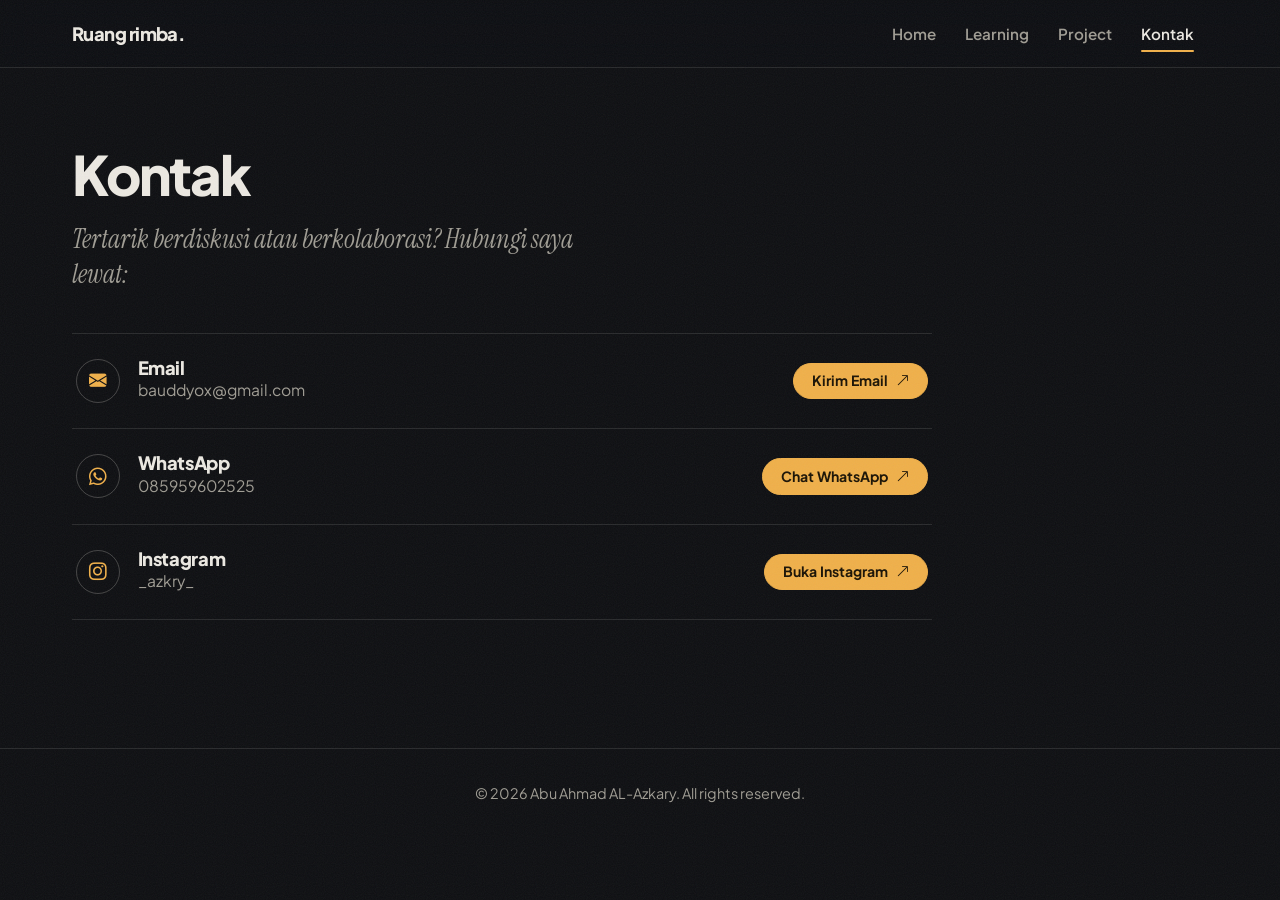
==== commit ca377e2a: "commit" ====
--- a/kontak.html
+++ b/kontak.html
@@ -3,12 +3,15 @@
 <head>
   <meta charset="UTF-8">
   <meta name="viewport" content="width=device-width, initial-scale=1.0">
-  <title>Profile | Portofolio</title>
+  <title>Kontak | Abu Ahmad Al-Azkary</title>
   <link href="https://cdn.jsdelivr.net/npm/bootstrap@5.3.3/dist/css/bootstrap.min.css" rel="stylesheet">
-  <link href="https://fonts.googleapis.com/css2?family=Poppins:wght@400;500;600;700&display=swap" rel="stylesheet">
+  <link rel="preconnect" href="https://fonts.googleapis.com">
+  <link rel="preconnect" href="https://fonts.gstatic.com" crossorigin>
+  <link href="https://fonts.googleapis.com/css2?family=Instrument+Serif:ital@0;1&family=Plus+Jakarta+Sans:wght@400;500;600;700;800&display=swap" rel="stylesheet">
   <link href="https://cdn.jsdelivr.net/npm/bootstrap-icons@1.11.3/font/bootstrap-icons.min.css" rel="stylesheet">
   <link rel="stylesheet" href="style.css">
-  <link rel="stylesheet" href="style.css">
+  <meta name="theme-color" content="#0e0f12">
+  <script>document.documentElement.classList.add("js");</script>
 </head>
 <body>
     <nav class="navbar navbar-expand-md sticky-top custom-navbar" data-bs-theme="dark">
@@ -34,47 +37,44 @@
 
     <main class="container py-5">
         <h1 class="title">Kontak</h1>
-        <p class="mb-4">Tertarik berdiskusi atau berkolaborasi? Hubungi saya lewat:</p>
+        <p class="kontak-lead">Tertarik berdiskusi atau berkolaborasi? Hubungi saya lewat:</p>
 
-        <div class="row g-4">
+        <div class="contact-list">
 
-            <div class="col-md-6 col-lg-4">
-            <div class="card h-100">
-                <div class="card-body">
-                <h5 class="card-title"><i class="bi bi-envelope-fill"></i> Email</h5>
-                <p class="card-text">bauddyox@gmail.com</p>
-                <a href="mailto:bauddyox@gmail.com" class="btn btn-info btn-sm">Kirim Email</a>
+            <div class="contact-row">
+                <span class="contact-icon"><i class="bi bi-envelope-fill"></i></span>
+                <div>
+                    <h2>Email</h2>
+                    <p>bauddyox@gmail.com</p>
                 </div>
-            </div>
+                <a href="mailto:bauddyox@gmail.com" class="btn btn-info btn-sm">Kirim Email <i class="bi bi-arrow-up-right"></i></a>
             </div>
 
-            <div class="col-md-6 col-lg-4">
-            <div class="card h-100">
-                <div class="card-body">
-                <h5 class="card-title"><i class="bi bi-whatsapp"></i> WhatsApp</h5>
-                <p class="card-text">085959602525</p>
-                <a href="https://wa.me/6285959602525" target="_blank" rel="noopener" class="btn btn-info btn-sm">Chat WhatsApp</a>
+            <div class="contact-row">
+                <span class="contact-icon"><i class="bi bi-whatsapp"></i></span>
+                <div>
+                    <h2>WhatsApp</h2>
+                    <p>085959602525</p>
                 </div>
-            </div>
+                <a href="https://wa.me/6285959602525" target="_blank" rel="noopener" class="btn btn-info btn-sm">Chat WhatsApp <i class="bi bi-arrow-up-right"></i></a>
             </div>
 
-            <div class="col-md-6 col-lg-4">
-            <div class="card h-100">
-                <div class="card-body">
-                <h5 class="card-title"><i class="bi bi-instagram"></i> Instagram</h5>
-                <p class="card-text">_azkry_</p>
-                <a href="https://instagram.com/_azkry_" target="_blank" rel="noopener" class="btn btn-info btn-sm">Buka Instagram</a>
+            <div class="contact-row">
+                <span class="contact-icon"><i class="bi bi-instagram"></i></span>
+                <div>
+                    <h2>Instagram</h2>
+                    <p>_azkry_</p>
                 </div>
-            </div>
+                <a href="https://instagram.com/_azkry_" target="_blank" rel="noopener" class="btn btn-info btn-sm">Buka Instagram <i class="bi bi-arrow-up-right"></i></a>
             </div>
 
         </div>
     </main>
 
   <footer>
-    <p>&copy; 2026 Abu</p>
+    <p>&copy; 2026 Abu Ahmad AL-Azkary. All rights reserved.</p>
   </footer>
   <script src="https://cdn.jsdelivr.net/npm/bootstrap@5.3.3/dist/js/bootstrap.bundle.min.js"></script>
-  <script src="js/script.js"></script>
+  <script src="script.js"></script>
 </body>
 </html>
--- a/style.css
+++ b/style.css
@@ -1,558 +1,766 @@
 /* =========================================================
-   PALET GRADASI
-   Ubah 4 warna ini untuk mengganti tema seluruh website
+   RUANG RIMBA — Portfolio of Abu Ahmad Al-Azkary
+   Satu file CSS untuk semua halaman.
+
+   Cara ganti tema: ubah token di :root (bagian 1).
+   Aksen = warna lampu panggung (tungsten), dipakai hemat:
+   tombol utama, link aktif, dan satu sorotan di hero.
    ========================================================= */
+
+/* ---------- 1. TOKEN ---------- */
 :root {
-  --g1: #38bdf8;   /* cyan */
-  --g2: #818cf8;   /* indigo */
-  --g3: #c084fc;   /* ungu */
-  --g4: #f472b6;   /* pink */
-  --gradient: linear-gradient(135deg, var(--g1), var(--g2), var(--g3));
-  --kaca: rgba(255, 255, 255, .05);
-  --garis: rgba(255, 255, 255, .1);
-}
-
-/* =========================================================
-   DASAR
-   ========================================================= */
-html { scroll-behavior: smooth; }
+  /* Warna */
+  --bg:        #0e0f12;
+  --surface:   #15171b;
+  --surface-2: #1c1f24;
+  --line:      rgba(236, 233, 226, .12);
+  --line-strong: rgba(236, 233, 226, .24);
+  --text:      #ece9e2;
+  --muted:     #a09d94;
+  --accent:    #f0b04a;
+  --accent-ink:#1b1305;
+  --accent-soft: rgba(240, 176, 74, .14);
+
+  /* Tipografi */
+  --font-sans: 'Plus Jakarta Sans', 'Segoe UI', system-ui, sans-serif;
+  --font-serif: 'Instrument Serif', Georgia, 'Times New Roman', serif;
+
+  /* Skala teks */
+  --fs-hero:   clamp(2.9rem, 8.2vw, 7rem);
+  --fs-h2:     clamp(2rem, 4.6vw, 3.4rem);
+  --fs-h3:     clamp(1.25rem, 2vw, 1.5rem);
+  --fs-lead:   clamp(1.2rem, 2.2vw, 1.6rem);
+  --fs-body:   1.0625rem;
+  --fs-small:  .9rem;
+
+  /* Bentuk */
+  --r-sm: 10px;
+  --r-md: 16px;
+  --r-lg: 24px;
+  --r-pill: 999px;
+
+  /* Ritme jarak */
+  --space-section: clamp(4.5rem, 10vw, 8rem);
+  --ease: cubic-bezier(.22, .61, .36, 1);
+}
+
+/* ---------- 2. DASAR ---------- */
+*, *::before, *::after { box-sizing: border-box; }
+
+html { scroll-behavior: smooth; scroll-padding-top: 84px; }
 
 body {
-  font-family: 'Poppins', 'Segoe UI', sans-serif;
-  color: #e2e8f0;
-  line-height: 1.6;
-  background: linear-gradient(-45deg, #0f172a, #1e1b4b, #172554, #3b0764);
-  background-size: 400% 400%;
-  background-attachment: fixed;
-  animation: bgGeser 18s ease infinite;
-}
-
-@keyframes bgGeser {
-  0%   { background-position: 0% 50%; }
-  50%  { background-position: 100% 50%; }
-  100% { background-position: 0% 50%; }
-}
-
-/* Blob cahaya di belakang (opsional, butuh 2 div di HTML) */
-.blob {
+  margin: 0;
+  font-family: var(--font-sans);
+  font-size: var(--fs-body);
+  line-height: 1.7;
+  color: var(--text);
+  background: var(--bg);
+  -webkit-font-smoothing: antialiased;
+  text-rendering: optimizeLegibility;
+  overflow-x: clip;
+}
+
+/* Butiran halus di seluruh halaman, memberi kesan cetak/film */
+body::after {
+  content: "";
   position: fixed;
-  border-radius: 50%;
-  filter: blur(90px);
-  opacity: .35;
-  z-index: -1;
+  inset: 0;
+  z-index: 200;
   pointer-events: none;
-}
-.blob-1 {
-  width: 380px; height: 380px;
-  background: var(--g1);
-  top: -80px; left: -80px;
-  animation: blobGerak 14s ease-in-out infinite;
-}
-.blob-2 {
-  width: 420px; height: 420px;
-  background: var(--g3);
-  bottom: -100px; right: -100px;
-  animation: blobGerak 18s ease-in-out infinite reverse;
-}
-@keyframes blobGerak {
-  0%, 100% { transform: translate(0, 0) scale(1); }
-  50%      { transform: translate(60px, 40px) scale(1.15); }
-}
+  opacity: .06;
+  background-image: url("data:image/svg+xml,%3Csvg xmlns='http://www.w3.org/2000/svg' width='160' height='160'%3E%3Cfilter id='n'%3E%3CfeTurbulence type='fractalNoise' baseFrequency='.9' numOctaves='2' stitchTiles='stitch'/%3E%3C/filter%3E%3Crect width='100%25' height='100%25' filter='url(%23n)'/%3E%3C/svg%3E");
+}
+
+img { max-width: 100%; display: block; }
+
+a { color: inherit; text-decoration: none; }
+
+p { margin: 0 0 1.1rem; }
+
+h1, h2, h3, h4, h5, h6 {
+  font-family: var(--font-sans);
+  font-weight: 800;
+  line-height: 1.08;
+  letter-spacing: -.025em;
+  margin: 0 0 1rem;
+}
+
+::selection { background: var(--accent); color: var(--accent-ink); }
+
+:focus-visible {
+  outline: 2px solid var(--accent);
+  outline-offset: 3px;
+  border-radius: 4px;
+}
+
+.container { max-width: 1160px; }
+
+.text-muted, .text-muted-custom, .small.text-muted, .text-muted.small { color: var(--muted) !important; }
 
 /* Scrollbar */
 ::-webkit-scrollbar { width: 10px; }
-::-webkit-scrollbar-track { background: #0f172a; }
-::-webkit-scrollbar-thumb {
-  background: linear-gradient(var(--g1), var(--g3));
-  border-radius: 10px;
-}
-
-/* =========================================================
-   NAVBAR
-   ========================================================= */
+::-webkit-scrollbar-track { background: var(--bg); }
+::-webkit-scrollbar-thumb { background: #2b2e35; border-radius: 10px; border: 2px solid var(--bg); }
+::-webkit-scrollbar-thumb:hover { background: #3a3e47; }
+
+/* ---------- 3. NAVBAR ---------- */
 .custom-navbar {
-  background: rgba(15, 23, 42, .65);
-  backdrop-filter: blur(12px);
-  -webkit-backdrop-filter: blur(12px);
-  border-bottom: 1px solid var(--garis);
-}
-
-.navbar { z-index: 100; }
+  background: rgba(14, 15, 18, .78);
+  -webkit-backdrop-filter: blur(14px) saturate(140%);
+  backdrop-filter: blur(14px) saturate(140%);
+  border-bottom: 1px solid var(--line);
+  padding: .8rem 0;
+  z-index: 100;
+}
 
 .navbar-brand.logo {
-  font-weight: bold;
-  background: var(--gradient);
-  -webkit-background-clip: text;
-  background-clip: text;
-  -webkit-text-fill-color: transparent;
-}
-
-.nav-link.active,
-.nav-link:hover {
-  color: var(--g1) !important;
-}
-
-/* =========================================================
-   HERO (HOME)
-   ========================================================= */
-.hero {
-  min-height: 60vh;
-  display: flex;
-  flex-direction: column;
-  justify-content: center;
-  padding: 40px 0;
-  background:
-    radial-gradient(circle at 80% 30%, rgba(129, 140, 248, .25), transparent 50%),
-    radial-gradient(circle at 15% 80%, rgba(244, 114, 182, .15), transparent 45%);
-}
-
-.hero h1 {
-  font-size: 3rem;
-  background: linear-gradient(90deg, var(--g1), var(--g3), var(--g4), var(--g1));
-  background-size: 200% auto;
-  -webkit-background-clip: text;
-  background-clip: text;
-  -webkit-text-fill-color: transparent;
-  animation: kilau 6s linear infinite;
-}
-
-@keyframes kilau {
-  to { background-position: 200% center; }
-}
-
-.hero .desc { margin: 12px 0 24px; max-width: 500px; }
-
-/* Badge jabatan di hero */
-.hero-badge {
-  display: inline-block;
-  background: rgba(129, 140, 248, .15);
-  border: 1px solid rgba(129, 140, 248, .5);
-  color: #c7d2fe;
-  padding: .3rem .9rem;
-  border-radius: 999px;
-  font-size: .85rem;
-  margin-bottom: 1rem;
-}
-
-/* Foto hero: cincin gradasi + melayang */
-.hero-photo {
-  width: 380px;
-  height: 380px;
-  max-width: 100%;
-  object-fit: cover;
-  border-radius: 50%;
-  border: 4px solid transparent;
-  background:
-    linear-gradient(#0f172a, #0f172a) padding-box,
-    linear-gradient(135deg, var(--g1), var(--g3), var(--g4)) border-box;
-  box-shadow: 0 0 40px rgba(192, 132, 252, .35);
-  animation: melayang 4s ease-in-out infinite;
-}
-
-@keyframes melayang {
-  0%, 100% { transform: translateY(0); }
-  50%      { transform: translateY(-14px); }
-}
+  font-weight: 800;
+  font-size: 1.15rem;
+  letter-spacing: -.03em;
+  color: var(--text);
+}
+.navbar-brand.logo:hover { color: var(--text); }
+
+.custom-navbar .nav-link {
+  position: relative;
+  color: var(--muted);
+  font-size: .95rem;
+  font-weight: 600;
+  padding: .45rem .9rem !important;
+  transition: color .25s var(--ease);
+}
+.custom-navbar .nav-link:hover,
+.custom-navbar .nav-link.active { color: var(--text) !important; }
+
+/* Penanda halaman aktif: garis tipis beraksen */
+.custom-navbar .nav-link.active::after {
+  content: "";
+  position: absolute;
+  left: .9rem; right: .9rem; bottom: .1rem;
+  height: 2px;
+  background: var(--accent);
+  border-radius: 2px;
+}
+
+.navbar-toggler { border-color: var(--line-strong); padding: .35rem .6rem; }
+.navbar-toggler:focus { box-shadow: 0 0 0 2px var(--accent); }
 
 @media (max-width: 767px) {
-  .hero-photo {
-    width: 200px;
-    height: 200px;
+  .custom-navbar .navbar-collapse {
+    padding: .75rem 0 .5rem;
+    margin-top: .5rem;
+    border-top: 1px solid var(--line);
   }
-}
-
-/* Efek mengetik */
-.typing-line {
-  min-height: 1.8rem;
-  margin: .75rem 0;
-  color: var(--g1);
-  font-weight: 600;
-  font-size: 1.15rem;
-}
-
-.cursor {
-  display: inline-block;
-  width: 2px;
-  height: 1.1em;
-  margin-left: 3px;
-  vertical-align: text-bottom;
-  background: var(--g3);
-  animation: blink 1s steps(1) infinite;
-}
-
-@keyframes blink { 50% { opacity: 0; } }
-
-/* =========================================================
-   TOMBOL
-   ========================================================= */
+  .custom-navbar .nav-link.active::after { display: none; }
+  .custom-navbar .nav-link.active { color: var(--accent) !important; }
+}
+
+/* ---------- 4. TOMBOL ---------- */
 .btn {
-  display: inline-block;
+  display: inline-flex;
+  align-items: center;
+  gap: .55rem;
   width: fit-content;
-  padding: 10px 24px;
-  border-radius: 8px;
-  text-decoration: none;
-  font-weight: 600;
-  transition: transform .2s, box-shadow .2s, background .2s, color .2s;
-}
-
+  padding: .85rem 1.6rem;
+  border-radius: var(--r-pill);
+  font-family: var(--font-sans);
+  font-weight: 700;
+  font-size: .98rem;
+  line-height: 1.2;
+  border: 1px solid transparent;
+  transition: transform .25s var(--ease), background .25s var(--ease),
+              color .25s var(--ease), border-color .25s var(--ease);
+}
+.btn i { margin: 0; transition: transform .25s var(--ease); }
+
+/* Tombol utama (kelas lama .btn-info tetap dipakai) */
 .btn-info {
-  background: var(--gradient);
-  border: none;
-  color: #0f172a;
-}
-.btn-info:hover {
-  background: var(--gradient);
-  color: #0f172a;
-  transform: translateY(-3px);
-  box-shadow: 0 8px 25px rgba(129, 140, 248, .45);
-}
-
+  background: var(--accent);
+  border-color: var(--accent);
+  color: var(--accent-ink);
+}
+.btn-info:hover, .btn-info:focus {
+  background: #f6c067;
+  border-color: #f6c067;
+  color: var(--accent-ink);
+  transform: translateY(-2px);
+}
+
+/* Tombol sekunder */
 .btn-outline-info {
   background: transparent;
-  border: 1px solid var(--g2);
-  color: var(--g1);
-}
-.btn-outline-info:hover {
-  background: var(--gradient);
-  border-color: transparent;
-  color: #0f172a;
-  transform: translateY(-3px);
-}
-
-.btn i,
-.hero-badge i,
-.org-periode i {
-  margin-right: .35rem;
-}
-
-/* Ikon sosial di hero */
-.social-links {
-  display: flex;
-  gap: 14px;
-  margin-top: 1.5rem;
-}
-
+  border-color: var(--line-strong);
+  color: var(--text);
+}
+.btn-outline-info:hover, .btn-outline-info:focus {
+  background: var(--surface-2);
+  border-color: var(--text);
+  color: var(--text);
+  transform: translateY(-2px);
+}
+
+.btn-sm { padding: .55rem 1.1rem; font-size: .88rem; }
+.btn-lg { padding: 1rem 1.9rem; font-size: 1rem; }
+
+.btn .bi-arrow-up-right,
+.btn .bi-arrow-right { font-size: .95em; }
+.btn:hover .bi-arrow-up-right { transform: translate(2px, -2px); }
+.btn:hover .bi-arrow-right { transform: translateX(3px); }
+
+/* ---------- 5. HERO ---------- */
+.hero {
+  position: relative;
+  padding: clamp(3rem, 7vw, 5.5rem) 0 var(--space-section);
+  overflow: hidden;
+}
+
+.hero .row { --bs-gutter-y: 3rem; }
+
+.hero-intro {
+  font-family: var(--font-serif);
+  font-style: italic;
+  font-size: var(--fs-lead);
+  line-height: 1.3;
+  color: var(--muted);
+  margin-bottom: 1.25rem;
+}
+
+.hero h1 {
+  font-size: var(--fs-hero);
+  font-weight: 800;
+  line-height: .92;
+  letter-spacing: -.045em;
+  margin-bottom: 2rem;
+}
+.hero h1 span { display: block; }
+
+.hero-role {
+  font-size: var(--fs-h3);
+  font-weight: 700;
+  letter-spacing: -.02em;
+  margin-bottom: .5rem;
+}
+
+.hero-tagline {
+  font-family: var(--font-serif);
+  font-style: italic;
+  font-weight: 400;
+  font-size: var(--fs-lead);
+  line-height: 1.3;
+  letter-spacing: 0;
+  color: var(--accent);
+  margin-bottom: 1.25rem;
+}
+.hero-tagline i { display: none; }
+
+.hero .desc {
+  max-width: 34rem;
+  color: var(--muted);
+  margin: 0 0 2rem;
+}
+
+.hero-actions { margin-bottom: 2.25rem; }
+
+/* Ikon sosial */
+.social-links { display: flex; gap: .6rem; }
 .social-links a {
-  width: 44px;
-  height: 44px;
+  width: 44px; height: 44px;
+  display: grid; place-items: center;
+  border: 1px solid var(--line-strong);
+  border-radius: 50%;
+  color: var(--muted);
+  font-size: 1.1rem;
+  transition: color .25s var(--ease), border-color .25s var(--ease),
+              background .25s var(--ease), transform .25s var(--ease);
+}
+.social-links a:hover {
+  color: var(--accent-ink);
+  background: var(--accent);
+  border-color: var(--accent);
+  transform: translateY(-2px);
+}
+
+/* Foto + sorotan lampu panggung (satu-satunya efek dramatis di halaman) */
+.hero-visual { position: relative; max-width: 420px; margin-inline: auto; }
+
+.hero-visual::before {
+  content: "";
+  position: absolute;
+  inset: -8% -30% 30% -30%;
+  z-index: 0;
+  background: radial-gradient(ellipse 50% 70% at 50% 0%,
+              rgba(240, 176, 74, .34), rgba(240, 176, 74, .08) 55%, transparent 75%);
+  filter: blur(28px);
+  pointer-events: none;
+}
+
+.hero-photo {
+  position: relative;
+  z-index: 1;
+  width: 100%;
+  height: auto;
+  aspect-ratio: 4 / 5;
+  object-fit: cover;
+  object-position: center 30%;
+  border-radius: var(--r-lg);
+  border: 1px solid var(--line-strong);
+  box-shadow: 0 30px 80px -30px rgba(0, 0, 0, .8);
+  filter: grayscale(.15) contrast(1.03);
+}
+
+/* Urutan muncul saat halaman dibuka (sekali saja) */
+@media (prefers-reduced-motion: no-preference) {
+  .hero-intro, .hero h1 span, .hero-role, .hero-tagline,
+  .hero .desc, .hero-actions, .social-links, .hero-visual {
+    animation: naik .9s var(--ease) both;
+  }
+  .hero-intro   { animation-delay: .05s; }
+  .hero h1 span:nth-child(1) { animation-delay: .15s; }
+  .hero h1 span:nth-child(2) { animation-delay: .25s; }
+  .hero-role    { animation-delay: .38s; }
+  .hero-tagline { animation-delay: .45s; }
+  .hero .desc   { animation-delay: .52s; }
+  .hero-actions { animation-delay: .6s; }
+  .social-links { animation-delay: .68s; }
+  .hero-visual  { animation-delay: .3s; animation-duration: 1.2s; }
+}
+@keyframes naik {
+  from { opacity: 0; transform: translateY(22px); }
+  to   { opacity: 1; transform: none; }
+}
+
+/* ---------- 6. SECTION UMUM ---------- */
+.home-section {
+  padding: var(--space-section) 0;
+  background: transparent;
+  border-top: 1px solid var(--line);
+}
+.section-alt { background: var(--surface); }
+
+.section-title {
+  font-size: var(--fs-h2);
+  font-weight: 800;
+  letter-spacing: -.035em;
+  margin-bottom: clamp(2rem, 5vw, 3.5rem);
+  max-width: 18ch;
+  color: var(--text);
+}
+/* Ikon pada judul section disembunyikan; ikon dipakai di konten */
+.section-title i { display: none; }
+
+/* ---------- 7. TENTANG ---------- */
+.about-text p { max-width: 62ch; color: #d3d0c8; }
+.about-text p:first-child {
+  font-size: 1.2rem;
+  color: var(--text);
+  line-height: 1.6;
+}
+
+.stat-box {
+  padding: 0 0 1.25rem;
+  background: none;
+  border: 0;
+  border-bottom: 1px solid var(--line);
+  text-align: left !important;
+}
+.stat-box h3 {
+  font-size: clamp(2.6rem, 5vw, 3.6rem);
+  font-weight: 800;
+  letter-spacing: -.04em;
+  margin: 0;
+  color: var(--text);
+}
+.stat-box small { color: var(--muted); font-size: var(--fs-small); }
+
+/* ---------- 8. CHIP / BADGE SKILL ---------- */
+.skill-badge {
+  display: inline-flex;
+  align-items: center;
+  gap: .45rem;
+  padding: .4rem .95rem;
+  margin: .3rem .3rem 0 0;
+  font-size: .88rem;
+  font-weight: 600;
+  line-height: 1.3;
+  color: var(--text);
+  background: transparent;
+  border: 1px solid var(--line-strong);
+  border-radius: var(--r-pill);
+  transition: border-color .25s var(--ease), background .25s var(--ease), transform .25s var(--ease);
+}
+.skill-badge:hover {
+  border-color: var(--accent);
+  background: var(--accent-soft);
+  transform: translateY(-2px);
+}
+.skill-badge i { margin: 0; font-size: 1.05em; }
+/* ikon bawaan yang terlalu gelap di latar hitam */
+.skill-badge .devicon-mysql-plain.colored { color: #4aa3d4; }
+
+/* ---------- 9. SKILLS ---------- */
+.skill-group {
+  display: grid;
+  grid-template-columns: minmax(0, 1fr);
+  gap: .75rem 2rem;
+  padding: 1.75rem 0;
+  border-top: 1px solid var(--line);
+}
+.skill-group:last-child { border-bottom: 1px solid var(--line); }
+.skill-group h3 {
+  font-size: var(--fs-h3);
+  margin: 0;
   display: flex;
   align-items: center;
-  justify-content: center;
-  border: 1px solid var(--garis);
+  gap: .6rem;
+}
+.skill-group h3 i { color: var(--accent); font-size: 1.1em; }
+.skill-group .chips { margin-top: -.3rem; }
+
+@media (min-width: 768px) {
+  .skill-group { grid-template-columns: 19rem minmax(0, 1fr); align-items: start; }
+}
+
+/* ---------- 10. ORGANISASI (timeline) ---------- */
+.org-timeline { position: relative; }
+
+.org-entry {
+  position: relative;
+  padding: 0 0 clamp(3rem, 6vw, 4.5rem) 1.75rem;
+  border-left: 1px solid var(--line-strong);
+}
+.org-entry:last-child { padding-bottom: 0; border-left-color: transparent; }
+.org-entry:last-child::after {
+  /* garis memudar di entri terakhir */
+  content: "";
+  position: absolute;
+  left: -1px; top: 0;
+  height: 7rem; width: 1px;
+  background: linear-gradient(var(--line-strong), transparent);
+}
+
+/* Titik penanda */
+.org-entry::before {
+  content: "";
+  position: absolute;
+  left: -6px; top: .55rem;
+  width: 11px; height: 11px;
   border-radius: 50%;
-  color: var(--g1);
-  font-size: 1.2rem;
-  text-decoration: none;
-  transition: transform .2s, background .2s, color .2s;
-}
-
-.social-links a:hover {
-  background: var(--gradient);
-  color: #0f172a;
-  transform: translateY(-3px);
-}
-
-/* =========================================================
-   SECTION HOME
-   ========================================================= */
-.home-section {
-  padding: 4rem 0;
-  color: #e2e8f0;
-  background: transparent;
-}
-
-.section-alt { background: rgba(255, 255, 255, .03); }
-
-.section-title {
+  background: var(--bg);
+  border: 2px solid var(--text);
+}
+/* Entri pertama = jabatan saat ini, titiknya beraksen */
+.org-entry:first-child::before {
+  border-color: var(--accent);
+  background: var(--accent);
+  box-shadow: 0 0 0 5px var(--accent-soft);
+}
+
+.org-entry .row { --bs-gutter-y: 1.75rem; --bs-gutter-x: 3rem; }
+
+.timeline-item { padding: 0; border: 0; }
+.timeline-item h5 {
+  font-size: var(--fs-h3);
+  font-weight: 800;
+  letter-spacing: -.025em;
+  margin-bottom: .25rem;
+}
+.timeline-item .fw-semibold {
+  display: inline-flex;
+  align-items: center;
+  gap: .45rem;
+  margin: .6rem 0 .25rem !important;
+  padding: .3rem .85rem;
+  font-size: .9rem;
+  font-weight: 700 !important;
+  color: var(--accent);
+  background: var(--accent-soft);
+  border-radius: var(--r-pill);
+}
+.timeline-item .fw-semibold i { margin: 0; }
+
+.org-periode {
+  display: flex;
+  align-items: center;
+  gap: .45rem;
+  font-size: var(--fs-small);
+  color: var(--muted);
+  margin: .5rem 0 0;
+}
+.org-periode i { margin: 0; }
+
+.org-heading {
+  font-size: 1rem;
   font-weight: 700;
-  margin-bottom: 2rem;
-  display: inline-block;
-  background: var(--gradient);
-  -webkit-background-clip: text;
-  background-clip: text;
-  -webkit-text-fill-color: transparent;
-}
-
-/* Ikon tetap berwarna, tidak ikut transparan */
-.section-title i {
-  -webkit-text-fill-color: var(--g2);
-  margin-right: .4rem;
-}
-
-.card-dark h5 i,
-.org-heading i {
-  color: var(--g1);
-  margin-right: .4rem;
-}
-
-/* Kartu kaca */
-.card-dark {
-  background: var(--kaca);
-  border: 1px solid var(--garis);
-  backdrop-filter: blur(10px);
-  -webkit-backdrop-filter: blur(10px);
-  border-radius: 12px;
-  padding: 1.5rem;
-  transition: transform .2s, border-color .2s, box-shadow .2s;
-}
-.card-dark:hover {
-  transform: translateY(-4px);
-  border-color: var(--g3);
-  box-shadow: 0 10px 30px rgba(192, 132, 252, .2);
-}
-
-.skill-badge {
-  display: inline-block;
-  background: rgba(129, 140, 248, .15);
-  border: 1px solid rgba(129, 140, 248, .4);
-  color: #c7d2fe;
-  padding: .25rem .75rem;
-  border-radius: 999px;
-  font-size: .85rem;
-  margin: .25rem .25rem 0 0;
-}
-
-.stat-box {
-  background: var(--kaca);
-  border: 1px solid var(--garis);
-  backdrop-filter: blur(10px);
-  -webkit-backdrop-filter: blur(10px);
-  border-radius: 12px;
-  padding: 1rem;
-}
-.stat-box h3 {
+  letter-spacing: -.01em;
+  margin: 1.5rem 0 .6rem;
+  color: var(--text);
+}
+.org-heading i { display: none; }
+
+.org-list {
   margin: 0;
-  background: var(--gradient);
-  -webkit-background-clip: text;
-  background-clip: text;
-  -webkit-text-fill-color: transparent;
-}
-
-.text-muted-custom { color: #94a3b8; }
-
-/* =========================================================
-   ORGANISASI
-   ========================================================= */
-.timeline-item {
-  border-left: 3px solid transparent;
-  border-image: linear-gradient(180deg, var(--g1), var(--g3), var(--g4)) 1;
-  padding-left: 1rem;
-}
-
-.org-periode {
-  color: var(--g3);
-  font-size: .95rem;
-  margin-bottom: 1rem;
-}
-
-.org-heading {
-  color: #e2e8f0;
-  font-weight: 600;
-  margin-top: 1.2rem;
-}
-
-.org-list {
-  color: #cbd5e1;
-  padding-left: 1.2rem;
+  padding-left: 1.15rem;
+  color: #c9c6be;
   line-height: 1.7;
 }
-
-/* Galeri organisasi */
+.org-list li { margin-bottom: .4rem; padding-left: .2rem; }
+.org-list li::marker { color: var(--accent); }
+
+/* Galeri foto organisasi */
 .org-gallery {
   display: grid;
   grid-template-columns: 1fr 1fr;
-  gap: 12px;
-}
-
+  gap: .75rem;
+}
 .org-photo {
   width: 100%;
-  height: 160px;
+  aspect-ratio: 4 / 5;
   object-fit: cover;
-  border-radius: 12px;
-  border: 1px solid var(--garis);
-  transition: transform .2s, border-color .2s, box-shadow .2s;
-}
-
-.org-photo:hover {
-  transform: translateY(-4px);
-  border-color: var(--g3);
-  box-shadow: 0 10px 30px rgba(192, 132, 252, .25);
-}
-
+  border-radius: var(--r-md);
+  border: 1px solid var(--line);
+  filter: grayscale(.35);
+  transition: filter .5s var(--ease), transform .5s var(--ease);
+}
+.org-photo:hover { filter: none; transform: translateY(-3px); }
 .org-photo-main {
-  grid-column: 1 / -1;   /* foto pertama melebar penuh */
-  height: 240px;
-}
-
-/* =========================================================
-   HALAMAN LAIN (Project, Learning, Kontak)
-   ========================================================= */
+  grid-column: 1 / -1;
+  aspect-ratio: 16 / 10;
+  object-position: center 30%;
+}
+
+/* ---------- 11. PROJECT ---------- */
+.project-grid, .project-showcase {
+  display: grid;
+  grid-template-columns: repeat(auto-fill, minmax(min(100%, 320px), 1fr));
+  gap: 1.25rem;
+}
+
+/* Kartu project di Home (kelas lama .card-dark tetap dipakai) */
+.card-dark {
+  display: flex;
+  flex-direction: column;
+  height: 100%;
+  padding: 0;
+  overflow: hidden;
+  background: var(--surface-2);
+  border: 1px solid var(--line);
+  border-radius: var(--r-lg);
+  transition: transform .35s var(--ease), border-color .35s var(--ease);
+}
+.section-alt .card-dark { background: var(--bg); }
+.card-dark:hover { transform: translateY(-5px); border-color: var(--line-strong); }
+
+.project-card h5 {
+  font-size: 1.35rem;
+  letter-spacing: -.025em;
+  margin: 1.4rem 1.5rem .25rem;
+}
+.project-card p { margin: 0 1.5rem 1rem; color: var(--muted); font-size: .98rem; }
+.project-card .project-tags { margin: auto 1.5rem 0; padding-bottom: .25rem; }
+.project-card .project-action { margin: 1.1rem 1.5rem 1.5rem; }
+
+.project-thumb {
+  order: -1;
+  margin: 0;
+  border-radius: 0;
+  border: 0;
+  border-bottom: 1px solid var(--line);
+  aspect-ratio: 16 / 10;
+  overflow: hidden;
+  background: var(--surface);
+  position: relative;
+}
+.project-thumb img {
+  width: 100%; height: 100%;
+  object-fit: cover;
+  object-position: top;
+  transition: transform .7s var(--ease);
+}
+.card-dark:hover .project-thumb img { transform: scale(1.05); }
+
+/* Jika gambar belum tersedia, tampilkan penanda polos */
+.project-thumb.is-empty::after {
+  content: attr(data-initial);
+  position: absolute; inset: 0;
+  display: grid; place-items: center;
+  font-size: 4rem; font-weight: 800;
+  letter-spacing: -.05em;
+  color: var(--line-strong);
+}
+.project-thumb.is-empty img { display: none; }
+
+/* Kartu project di halaman Project (dirender script.js) */
+.card {
+  background: var(--surface-2);
+  border: 1px solid var(--line);
+  border-radius: var(--r-lg);
+  color: var(--text);
+  transition: transform .35s var(--ease), border-color .35s var(--ease);
+}
+.card:hover { transform: translateY(-5px); border-color: var(--line-strong); }
+.card-body { padding: 1.5rem; }
+.card-title { font-size: 1.3rem; letter-spacing: -.025em; }
+.card-text { color: var(--muted); }
+.badge.rounded-pill.text-bg-info {
+  background: transparent !important;
+  color: var(--text) !important;
+  border: 1px solid var(--line-strong);
+  font-weight: 600;
+  padding: .4em .85em;
+}
+
+#project-list { margin-top: 1rem; }
+
+/* Judul halaman dalam */
+.title {
+  font-size: var(--fs-h2);
+  font-weight: 800;
+  letter-spacing: -.04em;
+  margin-bottom: 1.25rem;
+  color: var(--text);
+}
+
+/* ---------- 12. HALAMAN DALAM (Learning, Project, Kontak) ---------- */
 .section {
-  padding: 40px 8%;
-  min-height: 80vh;
-}
-
-.title {
-  margin-bottom: 24px;
-  background: var(--gradient);
-  -webkit-background-clip: text;
-  background-clip: text;
-  -webkit-text-fill-color: transparent;
-}
-
-.subtitle {
-  margin: 32px 0 12px;
-}
-
-.skills {
-  display: flex;
-  flex-wrap: wrap;
-  gap: 8px;
-  margin: 12px 0;
-}
-
-.tag {
-  background: rgba(129, 140, 248, .12);
-  border: 1px solid rgba(129, 140, 248, .5);
-  color: #c7d2fe;
-  padding: 4px 12px;
-  border-radius: 20px;
-  font-size: 0.85rem;
-}
-
-/* Project */
-.project-grid {
+  max-width: 1160px;
+  margin: 0 auto;
+  padding: clamp(3rem, 6vw, 5rem) .75rem var(--space-section);
+}
+.section .desc { color: var(--muted); max-width: 40rem; margin-bottom: 2.5rem; }
+
+main.container.py-5 { padding-top: clamp(3rem, 6vw, 5rem) !important; padding-bottom: var(--space-section) !important; }
+
+/* Learning — progres */
+.learning-list { display: grid; gap: .9rem; margin-top: 2rem; max-width: 700px; }
+.learning-list:empty { display: none; }
+.learning-item {
+  background: var(--surface-2);
+  border: 1px solid var(--line);
+  padding: 1rem 1.25rem;
+  border-radius: var(--r-md);
+}
+.learning-head { display: flex; justify-content: space-between; align-items: baseline; margin-bottom: .5rem; }
+.learning-head h3 { font-size: 1.05rem; margin: 0; }
+.progress { background: var(--bg); border-radius: var(--r-pill); height: 6px; overflow: hidden; margin-bottom: .5rem; }
+.progress-bar { background: var(--accent); height: 100%; border-radius: var(--r-pill); }
+
+/* Learning — accordion */
+#learning-accordion {
+  max-width: 920px;
+  --bs-accordion-bg: var(--surface);
+  --bs-accordion-color: var(--text);
+  --bs-accordion-border-color: var(--line);
+  --bs-accordion-btn-color: var(--text);
+  --bs-accordion-btn-bg: var(--surface);
+  --bs-accordion-active-bg: var(--surface-2);
+  --bs-accordion-active-color: var(--text);
+  --bs-accordion-btn-focus-box-shadow: 0 0 0 2px var(--accent);
+}
+#learning-accordion .accordion-item {
+  margin-bottom: .9rem;
+  border-radius: var(--r-md) !important;
+  overflow: hidden;
+  border: 1px solid var(--line);
+}
+#learning-accordion .accordion-button {
+  font-weight: 700;
+  letter-spacing: -.01em;
+  padding: 1.15rem 1.35rem;
+  line-height: 1.4;
+  box-shadow: none;
+}
+#learning-accordion .accordion-button:not(.collapsed) { box-shadow: inset 0 -1px 0 var(--line); }
+#learning-accordion .accordion-button .badge {
+  background: transparent !important;
+  color: var(--accent) !important;
+  border: 1px solid rgba(240, 176, 74, .45);
+  font-weight: 700;
+  font-size: .72rem;
+  margin-bottom: .4rem;
+}
+#learning-accordion .accordion-body { padding: 1.5rem 1.35rem 1.75rem; }
+#learning-accordion .accordion-body h3 { color: var(--text); font-weight: 800; letter-spacing: -.02em; }
+#learning-accordion .accordion-body a { color: var(--accent); text-decoration: underline; text-underline-offset: 3px; }
+#learning-accordion .accordion-body .border { border-color: var(--line) !important; background: var(--bg); }
+#learning-accordion .accordion-body .table { --bs-table-bg: transparent; --bs-table-border-color: var(--line); --bs-table-color: var(--text); }
+#learning-accordion .accordion-body code { color: var(--accent); background: var(--bg); padding: .1em .4em; border-radius: 6px; }
+#learning-accordion .accordion-body footer { margin-top: 1rem; }
+
+/* Kontak */
+.kontak-lead {
+  font-family: var(--font-serif);
+  font-style: italic;
+  font-size: var(--fs-lead);
+  color: var(--muted);
+  line-height: 1.35;
+  max-width: 34rem;
+  margin-bottom: 2.5rem;
+}
+
+.contact-list { display: grid; gap: 0; border-top: 1px solid var(--line); max-width: 860px; }
+.contact-row {
   display: grid;
-  grid-template-columns: repeat(auto-fit, minmax(280px, 1fr));
-  gap: 20px;
-}
-
-.card {
-  background: var(--kaca);
-  border: 1px solid var(--garis);
-  backdrop-filter: blur(10px);
-  -webkit-backdrop-filter: blur(10px);
-  padding: 20px;
-  border-radius: 12px;
-  transition: transform .2s, border-color .2s, box-shadow .2s;
-}
-
-.card:hover {
-  transform: translateY(-5px);
-  border-color: var(--g3);
-  box-shadow: 0 10px 30px rgba(192, 132, 252, .2);
-}
-
-.card h3 { color: var(--g1); margin-bottom: 8px; }
-.card .btn { margin-top: 8px; }
-
-/* Learning */
-.learning-list {
-  display: grid;
-  gap: 16px;
-  margin-top: 20px;
-  max-width: 700px;
-}
-
-.learning-item {
-  background: var(--kaca);
-  border: 1px solid var(--garis);
-  backdrop-filter: blur(10px);
-  -webkit-backdrop-filter: blur(10px);
-  padding: 16px 20px;
-  border-radius: 12px;
-}
-
-.learning-head {
-  display: flex;
-  justify-content: space-between;
-  margin-bottom: 8px;
-}
-
-.progress {
-  background: rgba(15, 23, 42, .7);
-  border-radius: 20px;
-  height: 10px;
-  overflow: hidden;
-  margin-bottom: 6px;
-}
-
-.progress-bar {
-  background: var(--gradient);
-  height: 100%;
-  border-radius: 20px;
-}
-
-/* Accordion Learning */
-#learning-accordion {
-  max-width: 900px;
-  --bs-accordion-bg: rgba(255, 255, 255, .05);
-  --bs-accordion-color: #e2e8f0;
-  --bs-accordion-border-color: rgba(255, 255, 255, .1);
-  --bs-accordion-btn-color: #e2e8f0;
-  --bs-accordion-btn-bg: rgba(255, 255, 255, .05);
-  --bs-accordion-active-bg: rgba(129, 140, 248, .15);
-  --bs-accordion-active-color: #c7d2fe;
-  --bs-accordion-btn-focus-box-shadow: 0 0 0 0.2rem rgba(129, 140, 248, 0.25);
-}
-
-#learning-accordion .accordion-item {
-  margin-bottom: 12px;
-  border-radius: 12px;
-  overflow: hidden;
-}
-
-#learning-accordion .accordion-body h3 {
-  color: var(--g1);
-}
-
-#learning-accordion .accordion-body a {
-  color: #a5b4fc;
-}
-
-/* =========================================================
-   FOOTER
-   ========================================================= */
-footer {
+  grid-template-columns: 2.75rem minmax(0, 1fr) auto;
+  gap: 1.1rem;
+  align-items: center;
+  padding: 1.5rem .25rem;
+  border-bottom: 1px solid var(--line);
+  transition: padding .35s var(--ease), background .35s var(--ease);
+}
+.contact-row:hover { padding-inline: 1rem; background: var(--surface); }
+.contact-icon {
+  width: 2.75rem; height: 2.75rem;
+  display: grid; place-items: center;
+  border-radius: 50%;
+  border: 1px solid var(--line-strong);
+  color: var(--accent);
+  font-size: 1.1rem;
+}
+.contact-row h2 { font-size: 1.15rem; margin: 0; letter-spacing: -.02em; }
+.contact-row p { margin: 0; color: var(--muted); font-size: .98rem; overflow-wrap: anywhere; }
+@media (max-width: 575px) {
+  .contact-row { grid-template-columns: 2.75rem minmax(0, 1fr); }
+  .contact-row .btn { grid-column: 2; margin-top: .25rem; }
+}
+
+/* ---------- 13. CTA PENUTUP ---------- */
+.cta-section { text-align: left !important; }
+.cta-section .section-title { max-width: 14ch; font-size: clamp(2.4rem, 6.5vw, 5rem); line-height: 1; margin-bottom: 1.25rem; }
+.cta-section p { color: var(--muted); font-size: 1.15rem; margin-bottom: 2rem; }
+
+/* ---------- 14. FOOTER ---------- */
+body > footer {
+  padding: 2rem 1.5rem;
+  background: transparent;
+  border-top: 1px solid var(--line);
   text-align: center;
-  padding: 20px;
-  background: rgba(15, 23, 42, .7);
-  border-top: 1px solid var(--garis);
-}
-
-/* =========================================================
-   ANIMASI MUNCUL SAAT SCROLL
-   ========================================================= */
+  color: var(--muted);
+  font-size: var(--fs-small);
+}
+body > footer p { margin: 0; }
+
+/* ---------- 15. ANIMASI SAAT SCROLL (halus) ---------- */
 .js .reveal {
   opacity: 0;
-  transform: translateY(30px);
-  transition: opacity .7s ease, transform .7s ease;
-}
-
-.js .reveal.show {
-  opacity: 1;
-  transform: none;
-}
-
-/* =========================================================
-   LAYAR KECIL
-   ========================================================= */
-@media (max-width: 700px) {
-  .hero h1 { font-size: 2rem; }
-
-  .profile-card {
-    flex-direction: column;
-    text-align: center;
-  }
-}
-
-/* Hormati pengaturan "kurangi animasi" */
+  transform: translateY(18px);
+  transition: opacity .8s var(--ease), transform .8s var(--ease);
+}
+.js .reveal.show { opacity: 1; transform: none; }
+
+/* ---------- 16. RESPONSIF ---------- */
+@media (max-width: 991px) {
+  .org-entry .row { --bs-gutter-x: 1.5rem; }
+}
+@media (max-width: 575px) {
+  .hero-actions .btn { flex: 1 1 100%; justify-content: center; }
+  .org-entry { padding-left: 1.25rem; }
+  .skill-badge { font-size: .84rem; padding: .35rem .8rem; }
+}
+
+/* ---------- 17. KURANGI ANIMASI ---------- */
 @media (prefers-reduced-motion: reduce) {
   html { scroll-behavior: auto; }
-  body,
-  .hero h1,
-  .hero-photo,
-  .blob,
-  .cursor { animation: none; }
-  .js .reveal { opacity: 1; transform: none; transition: none; }
-}+  *, *::before, *::after { animation: none !important; transition: none !important; }
+  .js .reveal { opacity: 1; transform: none; }
+}
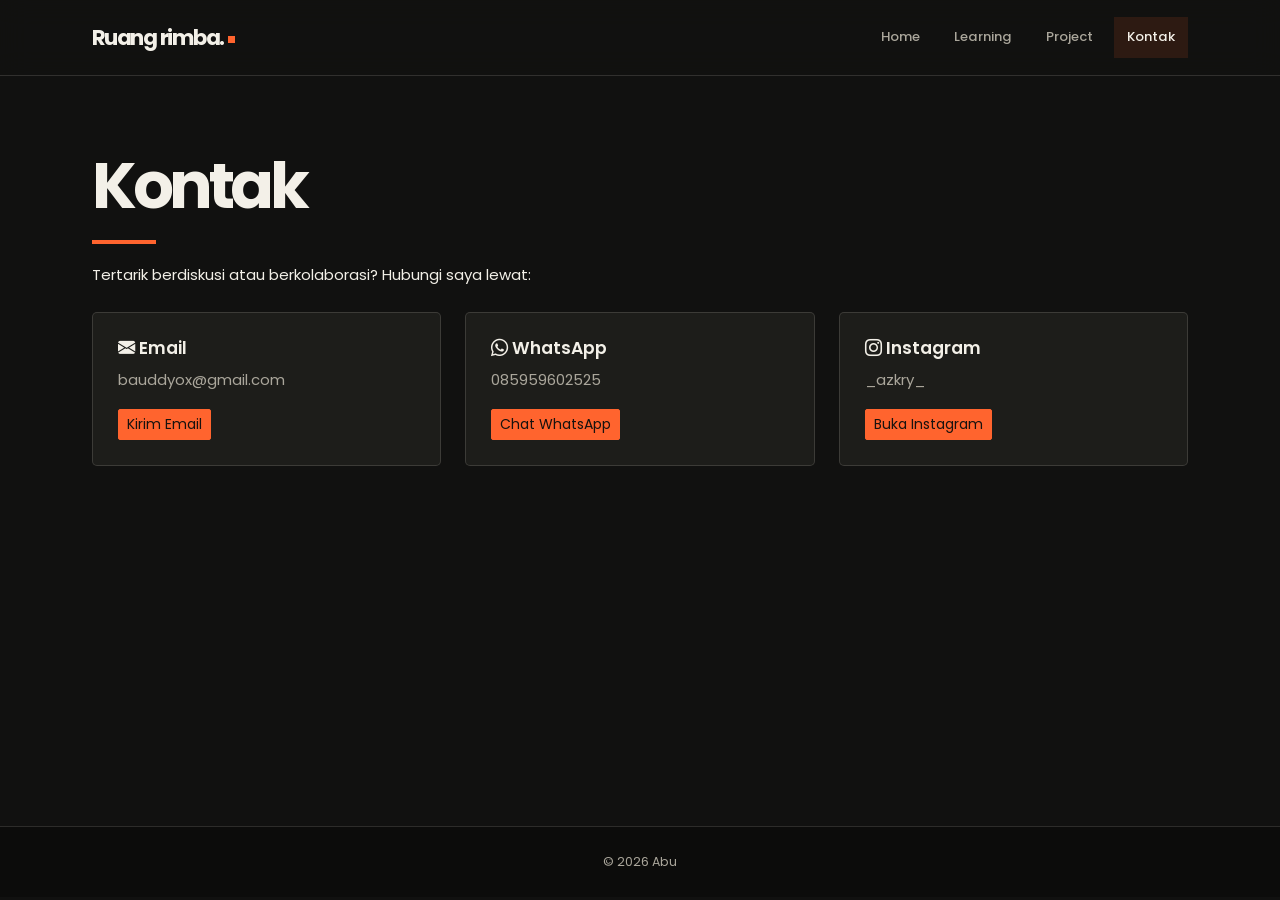
==== commit 9b24a4a6: "commit on" ====
--- a/kontak.html
+++ b/kontak.html
@@ -3,15 +3,12 @@
 <head>
   <meta charset="UTF-8">
   <meta name="viewport" content="width=device-width, initial-scale=1.0">
-  <title>Kontak | Abu Ahmad Al-Azkary</title>
+  <title>Profile | Portofolio</title>
   <link href="https://cdn.jsdelivr.net/npm/bootstrap@5.3.3/dist/css/bootstrap.min.css" rel="stylesheet">
-  <link rel="preconnect" href="https://fonts.googleapis.com">
-  <link rel="preconnect" href="https://fonts.gstatic.com" crossorigin>
-  <link href="https://fonts.googleapis.com/css2?family=Instrument+Serif:ital@0;1&family=Plus+Jakarta+Sans:wght@400;500;600;700;800&display=swap" rel="stylesheet">
+  <link href="https://fonts.googleapis.com/css2?family=Poppins:wght@400;500;600;700&display=swap" rel="stylesheet">
   <link href="https://cdn.jsdelivr.net/npm/bootstrap-icons@1.11.3/font/bootstrap-icons.min.css" rel="stylesheet">
   <link rel="stylesheet" href="style.css">
-  <meta name="theme-color" content="#0e0f12">
-  <script>document.documentElement.classList.add("js");</script>
+  <link rel="stylesheet" href="style.css">
 </head>
 <body>
     <nav class="navbar navbar-expand-md sticky-top custom-navbar" data-bs-theme="dark">
@@ -37,42 +34,45 @@
 
     <main class="container py-5">
         <h1 class="title">Kontak</h1>
-        <p class="kontak-lead">Tertarik berdiskusi atau berkolaborasi? Hubungi saya lewat:</p>
+        <p class="mb-4">Tertarik berdiskusi atau berkolaborasi? Hubungi saya lewat:</p>
 
-        <div class="contact-list">
+        <div class="row g-4">
 
-            <div class="contact-row">
-                <span class="contact-icon"><i class="bi bi-envelope-fill"></i></span>
-                <div>
-                    <h2>Email</h2>
-                    <p>bauddyox@gmail.com</p>
+            <div class="col-md-6 col-lg-4">
+            <div class="card h-100">
+                <div class="card-body">
+                <h5 class="card-title"><i class="bi bi-envelope-fill"></i> Email</h5>
+                <p class="card-text">bauddyox@gmail.com</p>
+                <a href="mailto:bauddyox@gmail.com" class="btn btn-info btn-sm">Kirim Email</a>
                 </div>
-                <a href="mailto:bauddyox@gmail.com" class="btn btn-info btn-sm">Kirim Email <i class="bi bi-arrow-up-right"></i></a>
+            </div>
             </div>
 
-            <div class="contact-row">
-                <span class="contact-icon"><i class="bi bi-whatsapp"></i></span>
-                <div>
-                    <h2>WhatsApp</h2>
-                    <p>085959602525</p>
+            <div class="col-md-6 col-lg-4">
+            <div class="card h-100">
+                <div class="card-body">
+                <h5 class="card-title"><i class="bi bi-whatsapp"></i> WhatsApp</h5>
+                <p class="card-text">085959602525</p>
+                <a href="https://wa.me/6285959602525" target="_blank" rel="noopener" class="btn btn-info btn-sm">Chat WhatsApp</a>
                 </div>
-                <a href="https://wa.me/6285959602525" target="_blank" rel="noopener" class="btn btn-info btn-sm">Chat WhatsApp <i class="bi bi-arrow-up-right"></i></a>
+            </div>
             </div>
 
-            <div class="contact-row">
-                <span class="contact-icon"><i class="bi bi-instagram"></i></span>
-                <div>
-                    <h2>Instagram</h2>
-                    <p>_azkry_</p>
+            <div class="col-md-6 col-lg-4">
+            <div class="card h-100">
+                <div class="card-body">
+                <h5 class="card-title"><i class="bi bi-instagram"></i> Instagram</h5>
+                <p class="card-text">_azkry_</p>
+                <a href="https://instagram.com/_azkry_" target="_blank" rel="noopener" class="btn btn-info btn-sm">Buka Instagram</a>
                 </div>
-                <a href="https://instagram.com/_azkry_" target="_blank" rel="noopener" class="btn btn-info btn-sm">Buka Instagram <i class="bi bi-arrow-up-right"></i></a>
+            </div>
             </div>
 
         </div>
     </main>
 
   <footer>
-    <p>&copy; 2026 Abu Ahmad AL-Azkary. All rights reserved.</p>
+    <p>&copy; 2026 Abu</p>
   </footer>
   <script src="https://cdn.jsdelivr.net/npm/bootstrap@5.3.3/dist/js/bootstrap.bundle.min.js"></script>
   <script src="script.js"></script>
--- a/style.css
+++ b/style.css
@@ -1,766 +1,599 @@
-/* =========================================================
-   RUANG RIMBA — Portfolio of Abu Ahmad Al-Azkary
-   Satu file CSS untuk semua halaman.
-
-   Cara ganti tema: ubah token di :root (bagian 1).
-   Aksen = warna lampu panggung (tungsten), dipakai hemat:
-   tombol utama, link aktif, dan satu sorotan di hero.
-   ========================================================= */
-
-/* ---------- 1. TOKEN ---------- */
-:root {
-  /* Warna */
-  --bg:        #0e0f12;
-  --surface:   #15171b;
-  --surface-2: #1c1f24;
-  --line:      rgba(236, 233, 226, .12);
-  --line-strong: rgba(236, 233, 226, .24);
-  --text:      #ece9e2;
-  --muted:     #a09d94;
-  --accent:    #f0b04a;
-  --accent-ink:#1b1305;
-  --accent-soft: rgba(240, 176, 74, .14);
-
-  /* Tipografi */
-  --font-sans: 'Plus Jakarta Sans', 'Segoe UI', system-ui, sans-serif;
-  --font-serif: 'Instrument Serif', Georgia, 'Times New Roman', serif;
-
-  /* Skala teks */
-  --fs-hero:   clamp(2.9rem, 8.2vw, 7rem);
-  --fs-h2:     clamp(2rem, 4.6vw, 3.4rem);
-  --fs-h3:     clamp(1.25rem, 2vw, 1.5rem);
-  --fs-lead:   clamp(1.2rem, 2.2vw, 1.6rem);
-  --fs-body:   1.0625rem;
-  --fs-small:  .9rem;
-
-  /* Bentuk */
-  --r-sm: 10px;
-  --r-md: 16px;
-  --r-lg: 24px;
-  --r-pill: 999px;
-
-  /* Ritme jarak */
-  --space-section: clamp(4.5rem, 10vw, 8rem);
-  --ease: cubic-bezier(.22, .61, .36, 1);
-}
-
-/* ---------- 2. DASAR ---------- */
-*, *::before, *::after { box-sizing: border-box; }
-
-html { scroll-behavior: smooth; scroll-padding-top: 84px; }
-
-body {
-  margin: 0;
-  font-family: var(--font-sans);
-  font-size: var(--fs-body);
-  line-height: 1.7;
-  color: var(--text);
-  background: var(--bg);
-  -webkit-font-smoothing: antialiased;
-  text-rendering: optimizeLegibility;
-  overflow-x: clip;
-}
-
-/* Butiran halus di seluruh halaman, memberi kesan cetak/film */
-body::after {
-  content: "";
-  position: fixed;
-  inset: 0;
-  z-index: 200;
-  pointer-events: none;
-  opacity: .06;
-  background-image: url("data:image/svg+xml,%3Csvg xmlns='http://www.w3.org/2000/svg' width='160' height='160'%3E%3Cfilter id='n'%3E%3CfeTurbulence type='fractalNoise' baseFrequency='.9' numOctaves='2' stitchTiles='stitch'/%3E%3C/filter%3E%3Crect width='100%25' height='100%25' filter='url(%23n)'/%3E%3C/svg%3E");
-}
-
-img { max-width: 100%; display: block; }
-
-a { color: inherit; text-decoration: none; }
-
-p { margin: 0 0 1.1rem; }
-
-h1, h2, h3, h4, h5, h6 {
-  font-family: var(--font-sans);
-  font-weight: 800;
-  line-height: 1.08;
-  letter-spacing: -.025em;
-  margin: 0 0 1rem;
-}
-
-::selection { background: var(--accent); color: var(--accent-ink); }
-
-:focus-visible {
-  outline: 2px solid var(--accent);
-  outline-offset: 3px;
-  border-radius: 4px;
-}
-
-.container { max-width: 1160px; }
-
-.text-muted, .text-muted-custom, .small.text-muted, .text-muted.small { color: var(--muted) !important; }
-
-/* Scrollbar */
-::-webkit-scrollbar { width: 10px; }
-::-webkit-scrollbar-track { background: var(--bg); }
-::-webkit-scrollbar-thumb { background: #2b2e35; border-radius: 10px; border: 2px solid var(--bg); }
-::-webkit-scrollbar-thumb:hover { background: #3a3e47; }
-
-/* ---------- 3. NAVBAR ---------- */
-.custom-navbar {
-  background: rgba(14, 15, 18, .78);
-  -webkit-backdrop-filter: blur(14px) saturate(140%);
-  backdrop-filter: blur(14px) saturate(140%);
-  border-bottom: 1px solid var(--line);
-  padding: .8rem 0;
-  z-index: 100;
-}
-
-.navbar-brand.logo {
-  font-weight: 800;
-  font-size: 1.15rem;
-  letter-spacing: -.03em;
-  color: var(--text);
-}
-.navbar-brand.logo:hover { color: var(--text); }
-
-.custom-navbar .nav-link {
-  position: relative;
-  color: var(--muted);
-  font-size: .95rem;
-  font-weight: 600;
-  padding: .45rem .9rem !important;
-  transition: color .25s var(--ease);
-}
-.custom-navbar .nav-link:hover,
-.custom-navbar .nav-link.active { color: var(--text) !important; }
-
-/* Penanda halaman aktif: garis tipis beraksen */
-.custom-navbar .nav-link.active::after {
-  content: "";
-  position: absolute;
-  left: .9rem; right: .9rem; bottom: .1rem;
-  height: 2px;
-  background: var(--accent);
-  border-radius: 2px;
-}
-
-.navbar-toggler { border-color: var(--line-strong); padding: .35rem .6rem; }
-.navbar-toggler:focus { box-shadow: 0 0 0 2px var(--accent); }
-
-@media (max-width: 767px) {
-  .custom-navbar .navbar-collapse {
-    padding: .75rem 0 .5rem;
-    margin-top: .5rem;
-    border-top: 1px solid var(--line);
-  }
-  .custom-navbar .nav-link.active::after { display: none; }
-  .custom-navbar .nav-link.active { color: var(--accent) !important; }
-}
-
-/* ---------- 4. TOMBOL ---------- */
-.btn {
-  display: inline-flex;
-  align-items: center;
-  gap: .55rem;
-  width: fit-content;
-  padding: .85rem 1.6rem;
-  border-radius: var(--r-pill);
-  font-family: var(--font-sans);
-  font-weight: 700;
-  font-size: .98rem;
-  line-height: 1.2;
-  border: 1px solid transparent;
-  transition: transform .25s var(--ease), background .25s var(--ease),
-              color .25s var(--ease), border-color .25s var(--ease);
-}
-.btn i { margin: 0; transition: transform .25s var(--ease); }
-
-/* Tombol utama (kelas lama .btn-info tetap dipakai) */
-.btn-info {
-  background: var(--accent);
-  border-color: var(--accent);
-  color: var(--accent-ink);
-}
-.btn-info:hover, .btn-info:focus {
-  background: #f6c067;
-  border-color: #f6c067;
-  color: var(--accent-ink);
-  transform: translateY(-2px);
-}
-
-/* Tombol sekunder */
-.btn-outline-info {
-  background: transparent;
-  border-color: var(--line-strong);
-  color: var(--text);
-}
-.btn-outline-info:hover, .btn-outline-info:focus {
-  background: var(--surface-2);
-  border-color: var(--text);
-  color: var(--text);
-  transform: translateY(-2px);
-}
-
-.btn-sm { padding: .55rem 1.1rem; font-size: .88rem; }
-.btn-lg { padding: 1rem 1.9rem; font-size: 1rem; }
-
-.btn .bi-arrow-up-right,
-.btn .bi-arrow-right { font-size: .95em; }
-.btn:hover .bi-arrow-up-right { transform: translate(2px, -2px); }
-.btn:hover .bi-arrow-right { transform: translateX(3px); }
-
-/* ---------- 5. HERO ---------- */
-.hero {
-  position: relative;
-  padding: clamp(3rem, 7vw, 5.5rem) 0 var(--space-section);
-  overflow: hidden;
-}
-
-.hero .row { --bs-gutter-y: 3rem; }
-
-.hero-intro {
-  font-family: var(--font-serif);
-  font-style: italic;
-  font-size: var(--fs-lead);
-  line-height: 1.3;
-  color: var(--muted);
-  margin-bottom: 1.25rem;
-}
-
-.hero h1 {
-  font-size: var(--fs-hero);
-  font-weight: 800;
-  line-height: .92;
-  letter-spacing: -.045em;
-  margin-bottom: 2rem;
-}
-.hero h1 span { display: block; }
-
-.hero-role {
-  font-size: var(--fs-h3);
-  font-weight: 700;
-  letter-spacing: -.02em;
-  margin-bottom: .5rem;
-}
-
-.hero-tagline {
-  font-family: var(--font-serif);
-  font-style: italic;
-  font-weight: 400;
-  font-size: var(--fs-lead);
-  line-height: 1.3;
-  letter-spacing: 0;
-  color: var(--accent);
-  margin-bottom: 1.25rem;
-}
-.hero-tagline i { display: none; }
-
-.hero .desc {
-  max-width: 34rem;
-  color: var(--muted);
-  margin: 0 0 2rem;
-}
-
-.hero-actions { margin-bottom: 2.25rem; }
-
-/* Ikon sosial */
-.social-links { display: flex; gap: .6rem; }
-.social-links a {
-  width: 44px; height: 44px;
-  display: grid; place-items: center;
-  border: 1px solid var(--line-strong);
-  border-radius: 50%;
-  color: var(--muted);
-  font-size: 1.1rem;
-  transition: color .25s var(--ease), border-color .25s var(--ease),
-              background .25s var(--ease), transform .25s var(--ease);
-}
-.social-links a:hover {
-  color: var(--accent-ink);
-  background: var(--accent);
-  border-color: var(--accent);
-  transform: translateY(-2px);
-}
-
-/* Foto + sorotan lampu panggung (satu-satunya efek dramatis di halaman) */
-.hero-visual { position: relative; max-width: 420px; margin-inline: auto; }
-
-.hero-visual::before {
-  content: "";
-  position: absolute;
-  inset: -8% -30% 30% -30%;
-  z-index: 0;
-  background: radial-gradient(ellipse 50% 70% at 50% 0%,
-              rgba(240, 176, 74, .34), rgba(240, 176, 74, .08) 55%, transparent 75%);
-  filter: blur(28px);
-  pointer-events: none;
-}
-
-.hero-photo {
-  position: relative;
-  z-index: 1;
-  width: 100%;
-  height: auto;
-  aspect-ratio: 4 / 5;
-  object-fit: cover;
-  object-position: center 30%;
-  border-radius: var(--r-lg);
-  border: 1px solid var(--line-strong);
-  box-shadow: 0 30px 80px -30px rgba(0, 0, 0, .8);
-  filter: grayscale(.15) contrast(1.03);
-}
-
-/* Urutan muncul saat halaman dibuka (sekali saja) */
-@media (prefers-reduced-motion: no-preference) {
-  .hero-intro, .hero h1 span, .hero-role, .hero-tagline,
-  .hero .desc, .hero-actions, .social-links, .hero-visual {
-    animation: naik .9s var(--ease) both;
-  }
-  .hero-intro   { animation-delay: .05s; }
-  .hero h1 span:nth-child(1) { animation-delay: .15s; }
-  .hero h1 span:nth-child(2) { animation-delay: .25s; }
-  .hero-role    { animation-delay: .38s; }
-  .hero-tagline { animation-delay: .45s; }
-  .hero .desc   { animation-delay: .52s; }
-  .hero-actions { animation-delay: .6s; }
-  .social-links { animation-delay: .68s; }
-  .hero-visual  { animation-delay: .3s; animation-duration: 1.2s; }
-}
-@keyframes naik {
-  from { opacity: 0; transform: translateY(22px); }
-  to   { opacity: 1; transform: none; }
-}
-
-/* ---------- 6. SECTION UMUM ---------- */
-.home-section {
-  padding: var(--space-section) 0;
-  background: transparent;
-  border-top: 1px solid var(--line);
-}
-.section-alt { background: var(--surface); }
-
-.section-title {
-  font-size: var(--fs-h2);
-  font-weight: 800;
-  letter-spacing: -.035em;
-  margin-bottom: clamp(2rem, 5vw, 3.5rem);
-  max-width: 18ch;
-  color: var(--text);
-}
-/* Ikon pada judul section disembunyikan; ikon dipakai di konten */
-.section-title i { display: none; }
-
-/* ---------- 7. TENTANG ---------- */
-.about-text p { max-width: 62ch; color: #d3d0c8; }
-.about-text p:first-child {
-  font-size: 1.2rem;
-  color: var(--text);
-  line-height: 1.6;
-}
-
-.stat-box {
-  padding: 0 0 1.25rem;
-  background: none;
-  border: 0;
-  border-bottom: 1px solid var(--line);
-  text-align: left !important;
-}
-.stat-box h3 {
-  font-size: clamp(2.6rem, 5vw, 3.6rem);
-  font-weight: 800;
-  letter-spacing: -.04em;
-  margin: 0;
-  color: var(--text);
-}
-.stat-box small { color: var(--muted); font-size: var(--fs-small); }
-
-/* ---------- 8. CHIP / BADGE SKILL ---------- */
-.skill-badge {
-  display: inline-flex;
-  align-items: center;
-  gap: .45rem;
-  padding: .4rem .95rem;
-  margin: .3rem .3rem 0 0;
-  font-size: .88rem;
-  font-weight: 600;
-  line-height: 1.3;
-  color: var(--text);
-  background: transparent;
-  border: 1px solid var(--line-strong);
-  border-radius: var(--r-pill);
-  transition: border-color .25s var(--ease), background .25s var(--ease), transform .25s var(--ease);
-}
-.skill-badge:hover {
-  border-color: var(--accent);
-  background: var(--accent-soft);
-  transform: translateY(-2px);
-}
-.skill-badge i { margin: 0; font-size: 1.05em; }
-/* ikon bawaan yang terlalu gelap di latar hitam */
-.skill-badge .devicon-mysql-plain.colored { color: #4aa3d4; }
-
-/* ---------- 9. SKILLS ---------- */
-.skill-group {
-  display: grid;
-  grid-template-columns: minmax(0, 1fr);
-  gap: .75rem 2rem;
-  padding: 1.75rem 0;
-  border-top: 1px solid var(--line);
-}
-.skill-group:last-child { border-bottom: 1px solid var(--line); }
-.skill-group h3 {
-  font-size: var(--fs-h3);
-  margin: 0;
-  display: flex;
-  align-items: center;
-  gap: .6rem;
-}
-.skill-group h3 i { color: var(--accent); font-size: 1.1em; }
-.skill-group .chips { margin-top: -.3rem; }
-
-@media (min-width: 768px) {
-  .skill-group { grid-template-columns: 19rem minmax(0, 1fr); align-items: start; }
-}
-
-/* ---------- 10. ORGANISASI (timeline) ---------- */
-.org-timeline { position: relative; }
-
-.org-entry {
-  position: relative;
-  padding: 0 0 clamp(3rem, 6vw, 4.5rem) 1.75rem;
-  border-left: 1px solid var(--line-strong);
-}
-.org-entry:last-child { padding-bottom: 0; border-left-color: transparent; }
-.org-entry:last-child::after {
-  /* garis memudar di entri terakhir */
-  content: "";
-  position: absolute;
-  left: -1px; top: 0;
-  height: 7rem; width: 1px;
-  background: linear-gradient(var(--line-strong), transparent);
-}
-
-/* Titik penanda */
-.org-entry::before {
-  content: "";
-  position: absolute;
-  left: -6px; top: .55rem;
-  width: 11px; height: 11px;
-  border-radius: 50%;
-  background: var(--bg);
-  border: 2px solid var(--text);
-}
-/* Entri pertama = jabatan saat ini, titiknya beraksen */
-.org-entry:first-child::before {
-  border-color: var(--accent);
-  background: var(--accent);
-  box-shadow: 0 0 0 5px var(--accent-soft);
-}
-
-.org-entry .row { --bs-gutter-y: 1.75rem; --bs-gutter-x: 3rem; }
-
-.timeline-item { padding: 0; border: 0; }
-.timeline-item h5 {
-  font-size: var(--fs-h3);
-  font-weight: 800;
-  letter-spacing: -.025em;
-  margin-bottom: .25rem;
-}
-.timeline-item .fw-semibold {
-  display: inline-flex;
-  align-items: center;
-  gap: .45rem;
-  margin: .6rem 0 .25rem !important;
-  padding: .3rem .85rem;
-  font-size: .9rem;
-  font-weight: 700 !important;
-  color: var(--accent);
-  background: var(--accent-soft);
-  border-radius: var(--r-pill);
-}
-.timeline-item .fw-semibold i { margin: 0; }
-
-.org-periode {
-  display: flex;
-  align-items: center;
-  gap: .45rem;
-  font-size: var(--fs-small);
-  color: var(--muted);
-  margin: .5rem 0 0;
-}
-.org-periode i { margin: 0; }
-
-.org-heading {
-  font-size: 1rem;
-  font-weight: 700;
-  letter-spacing: -.01em;
-  margin: 1.5rem 0 .6rem;
-  color: var(--text);
-}
-.org-heading i { display: none; }
-
-.org-list {
-  margin: 0;
-  padding-left: 1.15rem;
-  color: #c9c6be;
-  line-height: 1.7;
-}
-.org-list li { margin-bottom: .4rem; padding-left: .2rem; }
-.org-list li::marker { color: var(--accent); }
-
-/* Galeri foto organisasi */
-.org-gallery {
-  display: grid;
-  grid-template-columns: 1fr 1fr;
-  gap: .75rem;
-}
-.org-photo {
-  width: 100%;
-  aspect-ratio: 4 / 5;
-  object-fit: cover;
-  border-radius: var(--r-md);
-  border: 1px solid var(--line);
-  filter: grayscale(.35);
-  transition: filter .5s var(--ease), transform .5s var(--ease);
-}
-.org-photo:hover { filter: none; transform: translateY(-3px); }
-.org-photo-main {
-  grid-column: 1 / -1;
-  aspect-ratio: 16 / 10;
-  object-position: center 30%;
-}
-
-/* ---------- 11. PROJECT ---------- */
-.project-grid, .project-showcase {
-  display: grid;
-  grid-template-columns: repeat(auto-fill, minmax(min(100%, 320px), 1fr));
-  gap: 1.25rem;
-}
-
-/* Kartu project di Home (kelas lama .card-dark tetap dipakai) */
-.card-dark {
-  display: flex;
-  flex-direction: column;
-  height: 100%;
-  padding: 0;
-  overflow: hidden;
-  background: var(--surface-2);
-  border: 1px solid var(--line);
-  border-radius: var(--r-lg);
-  transition: transform .35s var(--ease), border-color .35s var(--ease);
-}
-.section-alt .card-dark { background: var(--bg); }
-.card-dark:hover { transform: translateY(-5px); border-color: var(--line-strong); }
-
-.project-card h5 {
-  font-size: 1.35rem;
-  letter-spacing: -.025em;
-  margin: 1.4rem 1.5rem .25rem;
-}
-.project-card p { margin: 0 1.5rem 1rem; color: var(--muted); font-size: .98rem; }
-.project-card .project-tags { margin: auto 1.5rem 0; padding-bottom: .25rem; }
-.project-card .project-action { margin: 1.1rem 1.5rem 1.5rem; }
-
-.project-thumb {
-  order: -1;
-  margin: 0;
-  border-radius: 0;
-  border: 0;
-  border-bottom: 1px solid var(--line);
-  aspect-ratio: 16 / 10;
-  overflow: hidden;
-  background: var(--surface);
-  position: relative;
-}
-.project-thumb img {
-  width: 100%; height: 100%;
-  object-fit: cover;
-  object-position: top;
-  transition: transform .7s var(--ease);
-}
-.card-dark:hover .project-thumb img { transform: scale(1.05); }
-
-/* Jika gambar belum tersedia, tampilkan penanda polos */
-.project-thumb.is-empty::after {
-  content: attr(data-initial);
-  position: absolute; inset: 0;
-  display: grid; place-items: center;
-  font-size: 4rem; font-weight: 800;
-  letter-spacing: -.05em;
-  color: var(--line-strong);
-}
-.project-thumb.is-empty img { display: none; }
-
-/* Kartu project di halaman Project (dirender script.js) */
-.card {
-  background: var(--surface-2);
-  border: 1px solid var(--line);
-  border-radius: var(--r-lg);
-  color: var(--text);
-  transition: transform .35s var(--ease), border-color .35s var(--ease);
-}
-.card:hover { transform: translateY(-5px); border-color: var(--line-strong); }
-.card-body { padding: 1.5rem; }
-.card-title { font-size: 1.3rem; letter-spacing: -.025em; }
-.card-text { color: var(--muted); }
-.badge.rounded-pill.text-bg-info {
-  background: transparent !important;
-  color: var(--text) !important;
-  border: 1px solid var(--line-strong);
-  font-weight: 600;
-  padding: .4em .85em;
-}
-
-#project-list { margin-top: 1rem; }
-
-/* Judul halaman dalam */
-.title {
-  font-size: var(--fs-h2);
-  font-weight: 800;
-  letter-spacing: -.04em;
-  margin-bottom: 1.25rem;
-  color: var(--text);
-}
-
-/* ---------- 12. HALAMAN DALAM (Learning, Project, Kontak) ---------- */
-.section {
-  max-width: 1160px;
-  margin: 0 auto;
-  padding: clamp(3rem, 6vw, 5rem) .75rem var(--space-section);
-}
-.section .desc { color: var(--muted); max-width: 40rem; margin-bottom: 2.5rem; }
-
-main.container.py-5 { padding-top: clamp(3rem, 6vw, 5rem) !important; padding-bottom: var(--space-section) !important; }
-
-/* Learning — progres */
-.learning-list { display: grid; gap: .9rem; margin-top: 2rem; max-width: 700px; }
-.learning-list:empty { display: none; }
-.learning-item {
-  background: var(--surface-2);
-  border: 1px solid var(--line);
-  padding: 1rem 1.25rem;
-  border-radius: var(--r-md);
-}
-.learning-head { display: flex; justify-content: space-between; align-items: baseline; margin-bottom: .5rem; }
-.learning-head h3 { font-size: 1.05rem; margin: 0; }
-.progress { background: var(--bg); border-radius: var(--r-pill); height: 6px; overflow: hidden; margin-bottom: .5rem; }
-.progress-bar { background: var(--accent); height: 100%; border-radius: var(--r-pill); }
-
-/* Learning — accordion */
-#learning-accordion {
-  max-width: 920px;
-  --bs-accordion-bg: var(--surface);
-  --bs-accordion-color: var(--text);
-  --bs-accordion-border-color: var(--line);
-  --bs-accordion-btn-color: var(--text);
-  --bs-accordion-btn-bg: var(--surface);
-  --bs-accordion-active-bg: var(--surface-2);
-  --bs-accordion-active-color: var(--text);
-  --bs-accordion-btn-focus-box-shadow: 0 0 0 2px var(--accent);
-}
-#learning-accordion .accordion-item {
-  margin-bottom: .9rem;
-  border-radius: var(--r-md) !important;
-  overflow: hidden;
-  border: 1px solid var(--line);
-}
-#learning-accordion .accordion-button {
-  font-weight: 700;
-  letter-spacing: -.01em;
-  padding: 1.15rem 1.35rem;
-  line-height: 1.4;
-  box-shadow: none;
-}
-#learning-accordion .accordion-button:not(.collapsed) { box-shadow: inset 0 -1px 0 var(--line); }
-#learning-accordion .accordion-button .badge {
-  background: transparent !important;
-  color: var(--accent) !important;
-  border: 1px solid rgba(240, 176, 74, .45);
-  font-weight: 700;
-  font-size: .72rem;
-  margin-bottom: .4rem;
-}
-#learning-accordion .accordion-body { padding: 1.5rem 1.35rem 1.75rem; }
-#learning-accordion .accordion-body h3 { color: var(--text); font-weight: 800; letter-spacing: -.02em; }
-#learning-accordion .accordion-body a { color: var(--accent); text-decoration: underline; text-underline-offset: 3px; }
-#learning-accordion .accordion-body .border { border-color: var(--line) !important; background: var(--bg); }
-#learning-accordion .accordion-body .table { --bs-table-bg: transparent; --bs-table-border-color: var(--line); --bs-table-color: var(--text); }
-#learning-accordion .accordion-body code { color: var(--accent); background: var(--bg); padding: .1em .4em; border-radius: 6px; }
-#learning-accordion .accordion-body footer { margin-top: 1rem; }
-
-/* Kontak */
-.kontak-lead {
-  font-family: var(--font-serif);
-  font-style: italic;
-  font-size: var(--fs-lead);
-  color: var(--muted);
-  line-height: 1.35;
-  max-width: 34rem;
-  margin-bottom: 2.5rem;
-}
-
-.contact-list { display: grid; gap: 0; border-top: 1px solid var(--line); max-width: 860px; }
-.contact-row {
-  display: grid;
-  grid-template-columns: 2.75rem minmax(0, 1fr) auto;
-  gap: 1.1rem;
-  align-items: center;
-  padding: 1.5rem .25rem;
-  border-bottom: 1px solid var(--line);
-  transition: padding .35s var(--ease), background .35s var(--ease);
-}
-.contact-row:hover { padding-inline: 1rem; background: var(--surface); }
-.contact-icon {
-  width: 2.75rem; height: 2.75rem;
-  display: grid; place-items: center;
-  border-radius: 50%;
-  border: 1px solid var(--line-strong);
-  color: var(--accent);
-  font-size: 1.1rem;
-}
-.contact-row h2 { font-size: 1.15rem; margin: 0; letter-spacing: -.02em; }
-.contact-row p { margin: 0; color: var(--muted); font-size: .98rem; overflow-wrap: anywhere; }
-@media (max-width: 575px) {
-  .contact-row { grid-template-columns: 2.75rem minmax(0, 1fr); }
-  .contact-row .btn { grid-column: 2; margin-top: .25rem; }
-}
-
-/* ---------- 13. CTA PENUTUP ---------- */
-.cta-section { text-align: left !important; }
-.cta-section .section-title { max-width: 14ch; font-size: clamp(2.4rem, 6.5vw, 5rem); line-height: 1; margin-bottom: 1.25rem; }
-.cta-section p { color: var(--muted); font-size: 1.15rem; margin-bottom: 2rem; }
-
-/* ---------- 14. FOOTER ---------- */
-body > footer {
-  padding: 2rem 1.5rem;
-  background: transparent;
-  border-top: 1px solid var(--line);
-  text-align: center;
-  color: var(--muted);
-  font-size: var(--fs-small);
-}
-body > footer p { margin: 0; }
-
-/* ---------- 15. ANIMASI SAAT SCROLL (halus) ---------- */
-.js .reveal {
-  opacity: 0;
-  transform: translateY(18px);
-  transition: opacity .8s var(--ease), transform .8s var(--ease);
-}
-.js .reveal.show { opacity: 1; transform: none; }
-
-/* ---------- 16. RESPONSIF ---------- */
-@media (max-width: 991px) {
-  .org-entry .row { --bs-gutter-x: 1.5rem; }
-}
-@media (max-width: 575px) {
-  .hero-actions .btn { flex: 1 1 100%; justify-content: center; }
-  .org-entry { padding-left: 1.25rem; }
-  .skill-badge { font-size: .84rem; padding: .35rem .8rem; }
-}
-
-/* ---------- 17. KURANGI ANIMASI ---------- */
-@media (prefers-reduced-motion: reduce) {
-  html { scroll-behavior: auto; }
-  *, *::before, *::after { animation: none !important; transition: none !important; }
-  .js .reveal { opacity: 1; transform: none; }
-}
+/* =========================================================
+   RUANG RIMBA — CREATIVE EDITORIAL
+   Stylesheet utama. Dibuat mengikuti struktur HTML yang ada.
+   ========================================================= */
+
+:root {
+  --bg: #111110;
+  --bg-soft: #171715;
+  --surface: #1d1d1a;
+  --surface-raised: #242420;
+  --text: #f3f0e8;
+  --muted: #aaa69b;
+  --line: rgba(243, 240, 232, .14);
+  --accent: #ff642e;
+  --accent-soft: rgba(255, 100, 46, .12);
+  --radius: 5px;
+  --content-width: 1120px;
+}
+
+* { box-sizing: border-box; }
+
+html {
+  scroll-behavior: smooth;
+  scroll-padding-top: 90px;
+}
+
+body {
+  margin: 0;
+  color: var(--text);
+  background: var(--bg);
+  font-family: 'Poppins', 'Segoe UI', sans-serif;
+  font-size: 15px;
+  line-height: 1.75;
+  overflow-x: hidden;
+}
+
+img { max-width: 100%; }
+a { color: inherit; text-decoration: none; }
+a:hover { color: var(--accent); }
+
+::selection { color: #111; background: var(--accent); }
+
+.container {
+  width: min(100% - 40px, var(--content-width));
+  max-width: var(--content-width);
+}
+
+/* NAVBAR */
+.custom-navbar {
+  min-height: 76px;
+  padding: 12px 0;
+  background: rgba(17, 17, 16, .94);
+  border-bottom: 1px solid var(--line);
+  backdrop-filter: blur(14px);
+  -webkit-backdrop-filter: blur(14px);
+}
+
+.navbar { z-index: 1000; }
+
+.navbar-brand.logo {
+  color: var(--text);
+  font-size: 1.35rem;
+  font-weight: 700;
+  letter-spacing: -.07em;
+}
+.navbar-brand.logo::after {
+  content: '';
+  display: inline-block;
+  width: 7px;
+  height: 7px;
+  margin: 0 0 2px 4px;
+  background: var(--accent);
+}
+.navbar-nav { gap: 8px; }
+.navbar .nav-link {
+  padding: 9px 13px !important;
+  color: var(--muted);
+  font-size: .82rem;
+  font-weight: 500;
+  transition: color .2s ease, background .2s ease;
+}
+.navbar .nav-link:hover,
+.navbar .nav-link.active {
+  color: var(--text) !important;
+  background: var(--accent-soft);
+}
+.navbar-toggler {
+  border: 1px solid var(--line);
+  border-radius: var(--radius);
+  padding: 7px 10px;
+}
+.navbar-toggler:focus { box-shadow: 0 0 0 2px var(--accent-soft); }
+
+/* HERO */
+.hero {
+  position: relative;
+  display: flex;
+  align-items: center;
+  min-height: min(690px, calc(100vh - 76px));
+  padding: 90px 0 100px;
+  border-bottom: 1px solid var(--line);
+  background:
+    radial-gradient(ellipse at 82% 44%, rgba(255, 100, 46, .09), transparent 34%),
+    var(--bg);
+}
+.hero::before {
+  content: 'PORTFOLIO / 2026';
+  position: absolute;
+  top: 34px;
+  right: max(24px, calc((100vw - var(--content-width)) / 2));
+  color: #6f6c63;
+  font-size: .65rem;
+  letter-spacing: .18em;
+}
+.hero .container { position: relative; z-index: 1; }
+.hero .mb-1 {
+  color: var(--accent);
+  font-size: .82rem;
+  font-weight: 600;
+  letter-spacing: .12em;
+  text-transform: uppercase;
+}
+.hero h1 {
+  max-width: 760px;
+  margin: 12px 0 14px;
+  color: var(--text);
+  font-size: clamp(2.8rem, 6.5vw, 5.7rem);
+  font-weight: 700;
+  line-height: .99;
+  letter-spacing: -.075em;
+  overflow-wrap: anywhere;
+}
+.hero h3 {
+  margin: 0 0 12px;
+  color: #d2cec4;
+  font-size: clamp(1.05rem, 2vw, 1.35rem);
+  font-weight: 500;
+}
+.hero h5 {
+  margin: 0;
+  color: var(--accent);
+  font-size: .85rem;
+  font-weight: 500;
+  letter-spacing: .015em;
+}
+.hero .desc {
+  max-width: 540px;
+  margin: 22px 0 28px;
+  color: var(--muted);
+  font-size: .98rem;
+  line-height: 1.9;
+}
+.hero-photo {
+  width: min(100%, 340px);
+  aspect-ratio: 4 / 5;
+  object-fit: cover;
+  object-position: center 25%;
+  border: 1px solid rgba(255, 100, 46, .65);
+  border-radius: 2px;
+  box-shadow: 14px 14px 0 rgba(255, 100, 46, .12);
+  filter: saturate(.82);
+  transition: filter .35s ease, transform .35s ease;
+}
+.hero-photo:hover {
+  filter: saturate(1);
+  transform: translate(-4px, -4px);
+}
+.hero .btn {
+  min-height: 46px;
+  display: inline-flex;
+  align-items: center;
+  gap: 9px;
+  padding: 11px 18px;
+  border-radius: 2px;
+  font-size: .82rem;
+  font-weight: 600;
+}
+.btn-info {
+  color: #17120f !important;
+  background: var(--accent) !important;
+  border-color: var(--accent) !important;
+}
+.btn-info:hover {
+  color: #111 !important;
+  background: #ff8055 !important;
+  border-color: #ff8055 !important;
+}
+.btn-outline-info {
+  color: var(--text) !important;
+  border-color: rgba(243, 240, 232, .35) !important;
+}
+.btn-outline-info:hover {
+  color: var(--accent) !important;
+  background: var(--accent-soft) !important;
+  border-color: var(--accent) !important;
+}
+.social-links {
+  display: flex;
+  align-items: center;
+  gap: 17px;
+  margin-top: 28px;
+}
+.social-links a {
+  display: inline-flex;
+  align-items: center;
+  justify-content: center;
+  width: 36px;
+  height: 36px;
+  color: var(--muted);
+  border: 1px solid var(--line);
+  border-radius: 2px;
+  transition: .2s ease;
+}
+.social-links a:hover {
+  color: var(--accent);
+  border-color: var(--accent);
+  transform: translateY(-3px);
+}
+
+/* SECTION GLOBAL */
+.home-section {
+  padding: 88px 0;
+  border-bottom: 1px solid var(--line);
+}
+.home-section.section-alt {
+  background: var(--bg-soft);
+}
+.section-title {
+  display: flex;
+  align-items: center;
+  gap: 12px;
+  margin: 0 0 38px;
+  color: var(--text);
+  font-size: clamp(1.45rem, 3vw, 2rem);
+  font-weight: 700;
+  letter-spacing: -.055em;
+}
+.section-title::after {
+  content: '';
+  flex: 1;
+  height: 1px;
+  margin-left: 12px;
+  background: var(--line);
+}
+.section-title i { color: var(--accent); font-size: 1.1rem; }
+.home-section p { color: #c5c1b7; }
+.text-muted-custom { color: var(--muted) !important; }
+
+/* ABOUT + STATS */
+#tentang .row { align-items: center; }
+#tentang p { max-width: 760px; }
+.stat-box {
+  height: 100%;
+  padding: 22px 16px;
+  text-align: left;
+  background: var(--surface);
+  border: 1px solid var(--line);
+  border-top: 2px solid var(--accent);
+}
+.stat-box h3 {
+  margin: 0 0 3px;
+  color: var(--accent);
+  font-size: 2.25rem;
+  font-weight: 700;
+  letter-spacing: -.07em;
+}
+.stat-box small { color: var(--muted); font-size: .78rem; }
+
+/* SKILLS + GENERAL CARDS */
+.card-dark {
+  height: 100%;
+  padding: 25px;
+  background: var(--surface);
+  border: 1px solid var(--line);
+  border-radius: var(--radius);
+  transition: border-color .25s ease, transform .25s ease, background .25s ease;
+}
+.card-dark:hover {
+  background: var(--surface-raised);
+  border-color: rgba(255, 100, 46, .6);
+  transform: translateY(-4px);
+}
+.card-dark h5 {
+  margin: 0 0 18px;
+  color: var(--text);
+  font-size: 1rem;
+  font-weight: 600;
+}
+.card-dark h5 i { margin-right: 8px; color: var(--accent); }
+.skill-badge {
+  display: inline-flex;
+  align-items: center;
+  gap: 6px;
+  margin: 3px 4px 3px 0;
+  padding: 6px 10px;
+  color: #d6d1c7;
+  background: #292923;
+  border: 1px solid rgba(243, 240, 232, .1);
+  border-radius: 2px;
+  font-size: .76rem;
+  transition: border-color .2s ease, color .2s ease;
+}
+.skill-badge:hover {
+  color: var(--accent);
+  border-color: rgba(255, 100, 46, .55);
+}
+.skill-badge i { font-size: .9rem; }
+
+/* ORGANISASI */
+.timeline-item {
+  position: relative;
+  padding: 4px 0 8px 22px;
+  border-left: 2px solid rgba(255, 100, 46, .65);
+}
+.timeline-item::before {
+  content: '';
+  position: absolute;
+  top: 6px;
+  left: -6px;
+  width: 10px;
+  height: 10px;
+  background: var(--accent);
+  border: 2px solid var(--bg-soft);
+  border-radius: 50%;
+}
+.timeline-item h5 {
+  color: var(--text);
+  font-size: 1.22rem;
+  font-weight: 650;
+}
+.org-periode {
+  margin: 8px 0 16px;
+  color: var(--accent) !important;
+  font-size: .82rem;
+}
+.org-heading {
+  margin: 20px 0 9px;
+  color: var(--text);
+  font-size: .9rem;
+  font-weight: 600;
+}
+.org-heading i { color: var(--accent); margin-right: 7px; }
+.org-list {
+  padding-left: 18px;
+  color: #bbb7ad;
+  font-size: .88rem;
+}
+.org-list li { padding: 3px 0 3px 3px; }
+.org-list li::marker { color: var(--accent); }
+.org-gallery {
+  display: grid;
+  grid-template-columns: 1fr 1fr;
+  gap: 9px;
+}
+.org-photo {
+  display: block;
+  width: 100%;
+  height: 150px;
+  object-fit: cover;
+  border: 1px solid var(--line);
+  border-radius: 2px;
+  filter: saturate(.82);
+  transition: filter .25s ease, transform .25s ease, border-color .25s ease;
+}
+.org-photo:hover {
+  filter: saturate(1);
+  border-color: var(--accent);
+  transform: translateY(-3px);
+}
+.org-photo-main {
+  grid-column: 1 / -1;
+  height: 235px;
+}
+#organisasi .row.mt-3 {
+  padding-top: 32px;
+  margin-top: 28px !important;
+  border-top: 1px solid var(--line);
+}
+
+/* FEATURED PROJECTS */
+.project-thumb {
+  aspect-ratio: 16 / 9;
+  margin: 16px 0;
+  overflow: hidden;
+  background: #10100f;
+  border: 1px solid var(--line);
+  border-radius: 2px;
+}
+.project-thumb img {
+  display: block;
+  width: 100%;
+  height: 100%;
+  object-fit: cover;
+  object-position: top;
+  transition: transform .45s ease;
+}
+.card-dark:hover .project-thumb img { transform: scale(1.035); }
+
+/* INNER PAGES */
+main.container.py-5 {
+  min-height: calc(100vh - 150px);
+  padding-top: 72px !important;
+  padding-bottom: 80px !important;
+}
+.section {
+  width: min(100% - 40px, var(--content-width));
+  min-height: 80vh;
+  margin: 0 auto;
+  padding: 70px 0;
+}
+.title {
+  margin: 0 0 18px;
+  color: var(--text);
+  font-size: clamp(2.4rem, 5vw, 4rem);
+  font-weight: 700;
+  letter-spacing: -.07em;
+}
+main.container.py-5 > .title::after,
+.section > .title::after {
+  content: '';
+  display: block;
+  width: 64px;
+  height: 4px;
+  margin-top: 15px;
+  background: var(--accent);
+}
+.subtitle { margin: 32px 0 12px; color: var(--text); }
+
+/* BOOTSTRAP CARDS — project and contact */
+.card {
+  height: 100%;
+  color: var(--text);
+  background: var(--surface);
+  border: 1px solid var(--line);
+  border-radius: var(--radius);
+  transition: transform .22s ease, border-color .22s ease;
+}
+.card:hover {
+  border-color: rgba(255, 100, 46, .65);
+  transform: translateY(-4px);
+}
+.card-body { padding: 25px; }
+.card-title { color: var(--text); font-size: 1.08rem; font-weight: 600; }
+.card-text { color: var(--muted); }
+.card .text-bg-info,
+.badge.text-bg-primary {
+  color: #ffd7c9 !important;
+  background: var(--accent-soft) !important;
+  border: 1px solid rgba(255, 100, 46, .3);
+}
+.card .btn { border-radius: 2px; }
+
+/* LEARNING PAGE */
+#learning-accordion {
+  width: 100%;
+  max-width: 940px;
+  margin-top: 28px;
+  --bs-accordion-bg: var(--surface);
+  --bs-accordion-color: var(--text);
+  --bs-accordion-border-color: var(--line);
+  --bs-accordion-btn-color: var(--text);
+  --bs-accordion-btn-bg: var(--surface);
+  --bs-accordion-active-bg: #29211d;
+  --bs-accordion-active-color: var(--text);
+  --bs-accordion-btn-focus-box-shadow: 0 0 0 2px var(--accent-soft);
+}
+#learning-accordion .accordion-item {
+  margin-bottom: 12px;
+  overflow: hidden;
+  border: 1px solid var(--line);
+  border-radius: var(--radius);
+}
+#learning-accordion .accordion-button {
+  min-height: 68px;
+  gap: 10px;
+  font-weight: 600;
+  box-shadow: none;
+}
+#learning-accordion .accordion-button:not(.collapsed) {
+  border-bottom: 1px solid var(--line);
+}
+#learning-accordion .accordion-button::after {
+  filter: grayscale(1) brightness(2);
+}
+#learning-accordion .accordion-body {
+  padding: 26px;
+  color: #c8c3b9;
+  line-height: 1.8;
+}
+#learning-accordion .accordion-body h2,
+#learning-accordion .accordion-body h3,
+#learning-accordion .accordion-body h4,
+#learning-accordion .accordion-body h5 {
+  margin-top: 1.4em;
+  color: var(--text);
+  font-weight: 600;
+}
+#learning-accordion .accordion-body a { color: #ff8964; }
+#learning-accordion .accordion-body .table {
+  --bs-table-bg: transparent;
+  --bs-table-color: #d6d1c7;
+  --bs-table-border-color: var(--line);
+}
+#learning-accordion .accordion-body .alert {
+  color: #e8dfd4;
+  background: var(--accent-soft);
+  border-color: rgba(255, 100, 46, .25);
+}
+
+/* LEARNING COMPONENTS IF USED */
+.learning-list { display: grid; gap: 14px; max-width: 760px; margin-top: 24px; }
+.learning-item {
+  padding: 18px 20px;
+  background: var(--surface);
+  border: 1px solid var(--line);
+  border-radius: var(--radius);
+}
+.learning-head { display: flex; justify-content: space-between; gap: 12px; margin-bottom: 8px; }
+.learning-head h3 { color: var(--text); font-size: 1rem; }
+.learning-head span { color: var(--accent); }
+.progress { height: 7px; margin-bottom: 8px; background: #34342e; border-radius: 0; }
+.progress-bar { background: var(--accent); }
+
+/* FOOTER */
+footer {
+  padding: 24px 20px;
+  color: var(--muted);
+  text-align: center;
+  background: #0c0c0b;
+  border-top: 1px solid var(--line);
+  font-size: .78rem;
+}
+footer p { margin: 0; }
+
+/* ANIMATION: subtle only */
+@media (prefers-reduced-motion: no-preference) {
+  .hero .col-md-7 { animation: riseIn .65s ease both; }
+  .hero .col-md-5 { animation: riseIn .8s ease both; }
+  @keyframes riseIn {
+    from { opacity: 0; transform: translateY(16px); }
+    to { opacity: 1; transform: translateY(0); }
+  }
+}
+@media (prefers-reduced-motion: reduce) {
+  html { scroll-behavior: auto; }
+  *, *::before, *::after { animation-duration: .01ms !important; transition-duration: .01ms !important; }
+}
+
+/* RESPONSIVE */
+@media (max-width: 767.98px) {
+  .container { width: min(100% - 32px, var(--content-width)); }
+  .custom-navbar { min-height: 68px; }
+  .navbar-collapse {
+    padding: 12px 0 8px;
+    border-top: 1px solid var(--line);
+    margin-top: 10px;
+  }
+  .navbar-nav { gap: 2px; }
+  .navbar .nav-link { padding: 10px 12px !important; }
+  .hero {
+    min-height: auto;
+    padding: 70px 0 72px;
+  }
+  .hero::before { top: 20px; right: 18px; font-size: .56rem; }
+  .hero h1 { font-size: clamp(2.55rem, 12vw, 4.2rem); }
+  .hero-photo {
+    width: min(68%, 270px);
+    margin: 12px auto 18px;
+  }
+  .hero .desc { font-size: .91rem; }
+  .home-section { padding: 64px 0; }
+  .section-title { margin-bottom: 28px; }
+  .card-dark { padding: 20px; }
+  .org-photo { height: 120px; }
+  .org-photo-main { height: 190px; }
+  .section { width: min(100% - 32px, var(--content-width)); padding: 54px 0; }
+  main.container.py-5 { padding-top: 52px !important; }
+  #learning-accordion .accordion-body { padding: 19px; }
+}
+@media (max-width: 420px) {
+  .hero .btn { width: 100%; justify-content: center; }
+  .social-links { gap: 10px; }
+  .org-gallery { gap: 7px; }
+  .org-photo { height: 100px; }
+  .org-photo-main { height: 160px; }
+}
+
+.project-placeholder {
+  display: grid;
+  place-items: center;
+  color: #a9a397;
+  background:
+    linear-gradient(135deg, rgba(255,100,46,.10), transparent 55%),
+    repeating-linear-gradient(135deg, #191916 0, #191916 12px, #1d1d1a 12px, #1d1d1a 24px);
+  border: 1px dashed rgba(255,100,46,.4);
+  font-size: .78rem;
+  letter-spacing: .08em;
+  text-transform: uppercase;
+}
--- a/style.css
+++ b/style.css
@@ -1,766 +1,599 @@
-/* =========================================================
-   RUANG RIMBA — Portfolio of Abu Ahmad Al-Azkary
-   Satu file CSS untuk semua halaman.
-
-   Cara ganti tema: ubah token di :root (bagian 1).
-   Aksen = warna lampu panggung (tungsten), dipakai hemat:
-   tombol utama, link aktif, dan satu sorotan di hero.
-   ========================================================= */
-
-/* ---------- 1. TOKEN ---------- */
-:root {
-  /* Warna */
-  --bg:        #0e0f12;
-  --surface:   #15171b;
-  --surface-2: #1c1f24;
-  --line:      rgba(236, 233, 226, .12);
-  --line-strong: rgba(236, 233, 226, .24);
-  --text:      #ece9e2;
-  --muted:     #a09d94;
-  --accent:    #f0b04a;
-  --accent-ink:#1b1305;
-  --accent-soft: rgba(240, 176, 74, .14);
-
-  /* Tipografi */
-  --font-sans: 'Plus Jakarta Sans', 'Segoe UI', system-ui, sans-serif;
-  --font-serif: 'Instrument Serif', Georgia, 'Times New Roman', serif;
-
-  /* Skala teks */
-  --fs-hero:   clamp(2.9rem, 8.2vw, 7rem);
-  --fs-h2:     clamp(2rem, 4.6vw, 3.4rem);
-  --fs-h3:     clamp(1.25rem, 2vw, 1.5rem);
-  --fs-lead:   clamp(1.2rem, 2.2vw, 1.6rem);
-  --fs-body:   1.0625rem;
-  --fs-small:  .9rem;
-
-  /* Bentuk */
-  --r-sm: 10px;
-  --r-md: 16px;
-  --r-lg: 24px;
-  --r-pill: 999px;
-
-  /* Ritme jarak */
-  --space-section: clamp(4.5rem, 10vw, 8rem);
-  --ease: cubic-bezier(.22, .61, .36, 1);
-}
-
-/* ---------- 2. DASAR ---------- */
-*, *::before, *::after { box-sizing: border-box; }
-
-html { scroll-behavior: smooth; scroll-padding-top: 84px; }
-
-body {
-  margin: 0;
-  font-family: var(--font-sans);
-  font-size: var(--fs-body);
-  line-height: 1.7;
-  color: var(--text);
-  background: var(--bg);
-  -webkit-font-smoothing: antialiased;
-  text-rendering: optimizeLegibility;
-  overflow-x: clip;
-}
-
-/* Butiran halus di seluruh halaman, memberi kesan cetak/film */
-body::after {
-  content: "";
-  position: fixed;
-  inset: 0;
-  z-index: 200;
-  pointer-events: none;
-  opacity: .06;
-  background-image: url("data:image/svg+xml,%3Csvg xmlns='http://www.w3.org/2000/svg' width='160' height='160'%3E%3Cfilter id='n'%3E%3CfeTurbulence type='fractalNoise' baseFrequency='.9' numOctaves='2' stitchTiles='stitch'/%3E%3C/filter%3E%3Crect width='100%25' height='100%25' filter='url(%23n)'/%3E%3C/svg%3E");
-}
-
-img { max-width: 100%; display: block; }
-
-a { color: inherit; text-decoration: none; }
-
-p { margin: 0 0 1.1rem; }
-
-h1, h2, h3, h4, h5, h6 {
-  font-family: var(--font-sans);
-  font-weight: 800;
-  line-height: 1.08;
-  letter-spacing: -.025em;
-  margin: 0 0 1rem;
-}
-
-::selection { background: var(--accent); color: var(--accent-ink); }
-
-:focus-visible {
-  outline: 2px solid var(--accent);
-  outline-offset: 3px;
-  border-radius: 4px;
-}
-
-.container { max-width: 1160px; }
-
-.text-muted, .text-muted-custom, .small.text-muted, .text-muted.small { color: var(--muted) !important; }
-
-/* Scrollbar */
-::-webkit-scrollbar { width: 10px; }
-::-webkit-scrollbar-track { background: var(--bg); }
-::-webkit-scrollbar-thumb { background: #2b2e35; border-radius: 10px; border: 2px solid var(--bg); }
-::-webkit-scrollbar-thumb:hover { background: #3a3e47; }
-
-/* ---------- 3. NAVBAR ---------- */
-.custom-navbar {
-  background: rgba(14, 15, 18, .78);
-  -webkit-backdrop-filter: blur(14px) saturate(140%);
-  backdrop-filter: blur(14px) saturate(140%);
-  border-bottom: 1px solid var(--line);
-  padding: .8rem 0;
-  z-index: 100;
-}
-
-.navbar-brand.logo {
-  font-weight: 800;
-  font-size: 1.15rem;
-  letter-spacing: -.03em;
-  color: var(--text);
-}
-.navbar-brand.logo:hover { color: var(--text); }
-
-.custom-navbar .nav-link {
-  position: relative;
-  color: var(--muted);
-  font-size: .95rem;
-  font-weight: 600;
-  padding: .45rem .9rem !important;
-  transition: color .25s var(--ease);
-}
-.custom-navbar .nav-link:hover,
-.custom-navbar .nav-link.active { color: var(--text) !important; }
-
-/* Penanda halaman aktif: garis tipis beraksen */
-.custom-navbar .nav-link.active::after {
-  content: "";
-  position: absolute;
-  left: .9rem; right: .9rem; bottom: .1rem;
-  height: 2px;
-  background: var(--accent);
-  border-radius: 2px;
-}
-
-.navbar-toggler { border-color: var(--line-strong); padding: .35rem .6rem; }
-.navbar-toggler:focus { box-shadow: 0 0 0 2px var(--accent); }
-
-@media (max-width: 767px) {
-  .custom-navbar .navbar-collapse {
-    padding: .75rem 0 .5rem;
-    margin-top: .5rem;
-    border-top: 1px solid var(--line);
-  }
-  .custom-navbar .nav-link.active::after { display: none; }
-  .custom-navbar .nav-link.active { color: var(--accent) !important; }
-}
-
-/* ---------- 4. TOMBOL ---------- */
-.btn {
-  display: inline-flex;
-  align-items: center;
-  gap: .55rem;
-  width: fit-content;
-  padding: .85rem 1.6rem;
-  border-radius: var(--r-pill);
-  font-family: var(--font-sans);
-  font-weight: 700;
-  font-size: .98rem;
-  line-height: 1.2;
-  border: 1px solid transparent;
-  transition: transform .25s var(--ease), background .25s var(--ease),
-              color .25s var(--ease), border-color .25s var(--ease);
-}
-.btn i { margin: 0; transition: transform .25s var(--ease); }
-
-/* Tombol utama (kelas lama .btn-info tetap dipakai) */
-.btn-info {
-  background: var(--accent);
-  border-color: var(--accent);
-  color: var(--accent-ink);
-}
-.btn-info:hover, .btn-info:focus {
-  background: #f6c067;
-  border-color: #f6c067;
-  color: var(--accent-ink);
-  transform: translateY(-2px);
-}
-
-/* Tombol sekunder */
-.btn-outline-info {
-  background: transparent;
-  border-color: var(--line-strong);
-  color: var(--text);
-}
-.btn-outline-info:hover, .btn-outline-info:focus {
-  background: var(--surface-2);
-  border-color: var(--text);
-  color: var(--text);
-  transform: translateY(-2px);
-}
-
-.btn-sm { padding: .55rem 1.1rem; font-size: .88rem; }
-.btn-lg { padding: 1rem 1.9rem; font-size: 1rem; }
-
-.btn .bi-arrow-up-right,
-.btn .bi-arrow-right { font-size: .95em; }
-.btn:hover .bi-arrow-up-right { transform: translate(2px, -2px); }
-.btn:hover .bi-arrow-right { transform: translateX(3px); }
-
-/* ---------- 5. HERO ---------- */
-.hero {
-  position: relative;
-  padding: clamp(3rem, 7vw, 5.5rem) 0 var(--space-section);
-  overflow: hidden;
-}
-
-.hero .row { --bs-gutter-y: 3rem; }
-
-.hero-intro {
-  font-family: var(--font-serif);
-  font-style: italic;
-  font-size: var(--fs-lead);
-  line-height: 1.3;
-  color: var(--muted);
-  margin-bottom: 1.25rem;
-}
-
-.hero h1 {
-  font-size: var(--fs-hero);
-  font-weight: 800;
-  line-height: .92;
-  letter-spacing: -.045em;
-  margin-bottom: 2rem;
-}
-.hero h1 span { display: block; }
-
-.hero-role {
-  font-size: var(--fs-h3);
-  font-weight: 700;
-  letter-spacing: -.02em;
-  margin-bottom: .5rem;
-}
-
-.hero-tagline {
-  font-family: var(--font-serif);
-  font-style: italic;
-  font-weight: 400;
-  font-size: var(--fs-lead);
-  line-height: 1.3;
-  letter-spacing: 0;
-  color: var(--accent);
-  margin-bottom: 1.25rem;
-}
-.hero-tagline i { display: none; }
-
-.hero .desc {
-  max-width: 34rem;
-  color: var(--muted);
-  margin: 0 0 2rem;
-}
-
-.hero-actions { margin-bottom: 2.25rem; }
-
-/* Ikon sosial */
-.social-links { display: flex; gap: .6rem; }
-.social-links a {
-  width: 44px; height: 44px;
-  display: grid; place-items: center;
-  border: 1px solid var(--line-strong);
-  border-radius: 50%;
-  color: var(--muted);
-  font-size: 1.1rem;
-  transition: color .25s var(--ease), border-color .25s var(--ease),
-              background .25s var(--ease), transform .25s var(--ease);
-}
-.social-links a:hover {
-  color: var(--accent-ink);
-  background: var(--accent);
-  border-color: var(--accent);
-  transform: translateY(-2px);
-}
-
-/* Foto + sorotan lampu panggung (satu-satunya efek dramatis di halaman) */
-.hero-visual { position: relative; max-width: 420px; margin-inline: auto; }
-
-.hero-visual::before {
-  content: "";
-  position: absolute;
-  inset: -8% -30% 30% -30%;
-  z-index: 0;
-  background: radial-gradient(ellipse 50% 70% at 50% 0%,
-              rgba(240, 176, 74, .34), rgba(240, 176, 74, .08) 55%, transparent 75%);
-  filter: blur(28px);
-  pointer-events: none;
-}
-
-.hero-photo {
-  position: relative;
-  z-index: 1;
-  width: 100%;
-  height: auto;
-  aspect-ratio: 4 / 5;
-  object-fit: cover;
-  object-position: center 30%;
-  border-radius: var(--r-lg);
-  border: 1px solid var(--line-strong);
-  box-shadow: 0 30px 80px -30px rgba(0, 0, 0, .8);
-  filter: grayscale(.15) contrast(1.03);
-}
-
-/* Urutan muncul saat halaman dibuka (sekali saja) */
-@media (prefers-reduced-motion: no-preference) {
-  .hero-intro, .hero h1 span, .hero-role, .hero-tagline,
-  .hero .desc, .hero-actions, .social-links, .hero-visual {
-    animation: naik .9s var(--ease) both;
-  }
-  .hero-intro   { animation-delay: .05s; }
-  .hero h1 span:nth-child(1) { animation-delay: .15s; }
-  .hero h1 span:nth-child(2) { animation-delay: .25s; }
-  .hero-role    { animation-delay: .38s; }
-  .hero-tagline { animation-delay: .45s; }
-  .hero .desc   { animation-delay: .52s; }
-  .hero-actions { animation-delay: .6s; }
-  .social-links { animation-delay: .68s; }
-  .hero-visual  { animation-delay: .3s; animation-duration: 1.2s; }
-}
-@keyframes naik {
-  from { opacity: 0; transform: translateY(22px); }
-  to   { opacity: 1; transform: none; }
-}
-
-/* ---------- 6. SECTION UMUM ---------- */
-.home-section {
-  padding: var(--space-section) 0;
-  background: transparent;
-  border-top: 1px solid var(--line);
-}
-.section-alt { background: var(--surface); }
-
-.section-title {
-  font-size: var(--fs-h2);
-  font-weight: 800;
-  letter-spacing: -.035em;
-  margin-bottom: clamp(2rem, 5vw, 3.5rem);
-  max-width: 18ch;
-  color: var(--text);
-}
-/* Ikon pada judul section disembunyikan; ikon dipakai di konten */
-.section-title i { display: none; }
-
-/* ---------- 7. TENTANG ---------- */
-.about-text p { max-width: 62ch; color: #d3d0c8; }
-.about-text p:first-child {
-  font-size: 1.2rem;
-  color: var(--text);
-  line-height: 1.6;
-}
-
-.stat-box {
-  padding: 0 0 1.25rem;
-  background: none;
-  border: 0;
-  border-bottom: 1px solid var(--line);
-  text-align: left !important;
-}
-.stat-box h3 {
-  font-size: clamp(2.6rem, 5vw, 3.6rem);
-  font-weight: 800;
-  letter-spacing: -.04em;
-  margin: 0;
-  color: var(--text);
-}
-.stat-box small { color: var(--muted); font-size: var(--fs-small); }
-
-/* ---------- 8. CHIP / BADGE SKILL ---------- */
-.skill-badge {
-  display: inline-flex;
-  align-items: center;
-  gap: .45rem;
-  padding: .4rem .95rem;
-  margin: .3rem .3rem 0 0;
-  font-size: .88rem;
-  font-weight: 600;
-  line-height: 1.3;
-  color: var(--text);
-  background: transparent;
-  border: 1px solid var(--line-strong);
-  border-radius: var(--r-pill);
-  transition: border-color .25s var(--ease), background .25s var(--ease), transform .25s var(--ease);
-}
-.skill-badge:hover {
-  border-color: var(--accent);
-  background: var(--accent-soft);
-  transform: translateY(-2px);
-}
-.skill-badge i { margin: 0; font-size: 1.05em; }
-/* ikon bawaan yang terlalu gelap di latar hitam */
-.skill-badge .devicon-mysql-plain.colored { color: #4aa3d4; }
-
-/* ---------- 9. SKILLS ---------- */
-.skill-group {
-  display: grid;
-  grid-template-columns: minmax(0, 1fr);
-  gap: .75rem 2rem;
-  padding: 1.75rem 0;
-  border-top: 1px solid var(--line);
-}
-.skill-group:last-child { border-bottom: 1px solid var(--line); }
-.skill-group h3 {
-  font-size: var(--fs-h3);
-  margin: 0;
-  display: flex;
-  align-items: center;
-  gap: .6rem;
-}
-.skill-group h3 i { color: var(--accent); font-size: 1.1em; }
-.skill-group .chips { margin-top: -.3rem; }
-
-@media (min-width: 768px) {
-  .skill-group { grid-template-columns: 19rem minmax(0, 1fr); align-items: start; }
-}
-
-/* ---------- 10. ORGANISASI (timeline) ---------- */
-.org-timeline { position: relative; }
-
-.org-entry {
-  position: relative;
-  padding: 0 0 clamp(3rem, 6vw, 4.5rem) 1.75rem;
-  border-left: 1px solid var(--line-strong);
-}
-.org-entry:last-child { padding-bottom: 0; border-left-color: transparent; }
-.org-entry:last-child::after {
-  /* garis memudar di entri terakhir */
-  content: "";
-  position: absolute;
-  left: -1px; top: 0;
-  height: 7rem; width: 1px;
-  background: linear-gradient(var(--line-strong), transparent);
-}
-
-/* Titik penanda */
-.org-entry::before {
-  content: "";
-  position: absolute;
-  left: -6px; top: .55rem;
-  width: 11px; height: 11px;
-  border-radius: 50%;
-  background: var(--bg);
-  border: 2px solid var(--text);
-}
-/* Entri pertama = jabatan saat ini, titiknya beraksen */
-.org-entry:first-child::before {
-  border-color: var(--accent);
-  background: var(--accent);
-  box-shadow: 0 0 0 5px var(--accent-soft);
-}
-
-.org-entry .row { --bs-gutter-y: 1.75rem; --bs-gutter-x: 3rem; }
-
-.timeline-item { padding: 0; border: 0; }
-.timeline-item h5 {
-  font-size: var(--fs-h3);
-  font-weight: 800;
-  letter-spacing: -.025em;
-  margin-bottom: .25rem;
-}
-.timeline-item .fw-semibold {
-  display: inline-flex;
-  align-items: center;
-  gap: .45rem;
-  margin: .6rem 0 .25rem !important;
-  padding: .3rem .85rem;
-  font-size: .9rem;
-  font-weight: 700 !important;
-  color: var(--accent);
-  background: var(--accent-soft);
-  border-radius: var(--r-pill);
-}
-.timeline-item .fw-semibold i { margin: 0; }
-
-.org-periode {
-  display: flex;
-  align-items: center;
-  gap: .45rem;
-  font-size: var(--fs-small);
-  color: var(--muted);
-  margin: .5rem 0 0;
-}
-.org-periode i { margin: 0; }
-
-.org-heading {
-  font-size: 1rem;
-  font-weight: 700;
-  letter-spacing: -.01em;
-  margin: 1.5rem 0 .6rem;
-  color: var(--text);
-}
-.org-heading i { display: none; }
-
-.org-list {
-  margin: 0;
-  padding-left: 1.15rem;
-  color: #c9c6be;
-  line-height: 1.7;
-}
-.org-list li { margin-bottom: .4rem; padding-left: .2rem; }
-.org-list li::marker { color: var(--accent); }
-
-/* Galeri foto organisasi */
-.org-gallery {
-  display: grid;
-  grid-template-columns: 1fr 1fr;
-  gap: .75rem;
-}
-.org-photo {
-  width: 100%;
-  aspect-ratio: 4 / 5;
-  object-fit: cover;
-  border-radius: var(--r-md);
-  border: 1px solid var(--line);
-  filter: grayscale(.35);
-  transition: filter .5s var(--ease), transform .5s var(--ease);
-}
-.org-photo:hover { filter: none; transform: translateY(-3px); }
-.org-photo-main {
-  grid-column: 1 / -1;
-  aspect-ratio: 16 / 10;
-  object-position: center 30%;
-}
-
-/* ---------- 11. PROJECT ---------- */
-.project-grid, .project-showcase {
-  display: grid;
-  grid-template-columns: repeat(auto-fill, minmax(min(100%, 320px), 1fr));
-  gap: 1.25rem;
-}
-
-/* Kartu project di Home (kelas lama .card-dark tetap dipakai) */
-.card-dark {
-  display: flex;
-  flex-direction: column;
-  height: 100%;
-  padding: 0;
-  overflow: hidden;
-  background: var(--surface-2);
-  border: 1px solid var(--line);
-  border-radius: var(--r-lg);
-  transition: transform .35s var(--ease), border-color .35s var(--ease);
-}
-.section-alt .card-dark { background: var(--bg); }
-.card-dark:hover { transform: translateY(-5px); border-color: var(--line-strong); }
-
-.project-card h5 {
-  font-size: 1.35rem;
-  letter-spacing: -.025em;
-  margin: 1.4rem 1.5rem .25rem;
-}
-.project-card p { margin: 0 1.5rem 1rem; color: var(--muted); font-size: .98rem; }
-.project-card .project-tags { margin: auto 1.5rem 0; padding-bottom: .25rem; }
-.project-card .project-action { margin: 1.1rem 1.5rem 1.5rem; }
-
-.project-thumb {
-  order: -1;
-  margin: 0;
-  border-radius: 0;
-  border: 0;
-  border-bottom: 1px solid var(--line);
-  aspect-ratio: 16 / 10;
-  overflow: hidden;
-  background: var(--surface);
-  position: relative;
-}
-.project-thumb img {
-  width: 100%; height: 100%;
-  object-fit: cover;
-  object-position: top;
-  transition: transform .7s var(--ease);
-}
-.card-dark:hover .project-thumb img { transform: scale(1.05); }
-
-/* Jika gambar belum tersedia, tampilkan penanda polos */
-.project-thumb.is-empty::after {
-  content: attr(data-initial);
-  position: absolute; inset: 0;
-  display: grid; place-items: center;
-  font-size: 4rem; font-weight: 800;
-  letter-spacing: -.05em;
-  color: var(--line-strong);
-}
-.project-thumb.is-empty img { display: none; }
-
-/* Kartu project di halaman Project (dirender script.js) */
-.card {
-  background: var(--surface-2);
-  border: 1px solid var(--line);
-  border-radius: var(--r-lg);
-  color: var(--text);
-  transition: transform .35s var(--ease), border-color .35s var(--ease);
-}
-.card:hover { transform: translateY(-5px); border-color: var(--line-strong); }
-.card-body { padding: 1.5rem; }
-.card-title { font-size: 1.3rem; letter-spacing: -.025em; }
-.card-text { color: var(--muted); }
-.badge.rounded-pill.text-bg-info {
-  background: transparent !important;
-  color: var(--text) !important;
-  border: 1px solid var(--line-strong);
-  font-weight: 600;
-  padding: .4em .85em;
-}
-
-#project-list { margin-top: 1rem; }
-
-/* Judul halaman dalam */
-.title {
-  font-size: var(--fs-h2);
-  font-weight: 800;
-  letter-spacing: -.04em;
-  margin-bottom: 1.25rem;
-  color: var(--text);
-}
-
-/* ---------- 12. HALAMAN DALAM (Learning, Project, Kontak) ---------- */
-.section {
-  max-width: 1160px;
-  margin: 0 auto;
-  padding: clamp(3rem, 6vw, 5rem) .75rem var(--space-section);
-}
-.section .desc { color: var(--muted); max-width: 40rem; margin-bottom: 2.5rem; }
-
-main.container.py-5 { padding-top: clamp(3rem, 6vw, 5rem) !important; padding-bottom: var(--space-section) !important; }
-
-/* Learning — progres */
-.learning-list { display: grid; gap: .9rem; margin-top: 2rem; max-width: 700px; }
-.learning-list:empty { display: none; }
-.learning-item {
-  background: var(--surface-2);
-  border: 1px solid var(--line);
-  padding: 1rem 1.25rem;
-  border-radius: var(--r-md);
-}
-.learning-head { display: flex; justify-content: space-between; align-items: baseline; margin-bottom: .5rem; }
-.learning-head h3 { font-size: 1.05rem; margin: 0; }
-.progress { background: var(--bg); border-radius: var(--r-pill); height: 6px; overflow: hidden; margin-bottom: .5rem; }
-.progress-bar { background: var(--accent); height: 100%; border-radius: var(--r-pill); }
-
-/* Learning — accordion */
-#learning-accordion {
-  max-width: 920px;
-  --bs-accordion-bg: var(--surface);
-  --bs-accordion-color: var(--text);
-  --bs-accordion-border-color: var(--line);
-  --bs-accordion-btn-color: var(--text);
-  --bs-accordion-btn-bg: var(--surface);
-  --bs-accordion-active-bg: var(--surface-2);
-  --bs-accordion-active-color: var(--text);
-  --bs-accordion-btn-focus-box-shadow: 0 0 0 2px var(--accent);
-}
-#learning-accordion .accordion-item {
-  margin-bottom: .9rem;
-  border-radius: var(--r-md) !important;
-  overflow: hidden;
-  border: 1px solid var(--line);
-}
-#learning-accordion .accordion-button {
-  font-weight: 700;
-  letter-spacing: -.01em;
-  padding: 1.15rem 1.35rem;
-  line-height: 1.4;
-  box-shadow: none;
-}
-#learning-accordion .accordion-button:not(.collapsed) { box-shadow: inset 0 -1px 0 var(--line); }
-#learning-accordion .accordion-button .badge {
-  background: transparent !important;
-  color: var(--accent) !important;
-  border: 1px solid rgba(240, 176, 74, .45);
-  font-weight: 700;
-  font-size: .72rem;
-  margin-bottom: .4rem;
-}
-#learning-accordion .accordion-body { padding: 1.5rem 1.35rem 1.75rem; }
-#learning-accordion .accordion-body h3 { color: var(--text); font-weight: 800; letter-spacing: -.02em; }
-#learning-accordion .accordion-body a { color: var(--accent); text-decoration: underline; text-underline-offset: 3px; }
-#learning-accordion .accordion-body .border { border-color: var(--line) !important; background: var(--bg); }
-#learning-accordion .accordion-body .table { --bs-table-bg: transparent; --bs-table-border-color: var(--line); --bs-table-color: var(--text); }
-#learning-accordion .accordion-body code { color: var(--accent); background: var(--bg); padding: .1em .4em; border-radius: 6px; }
-#learning-accordion .accordion-body footer { margin-top: 1rem; }
-
-/* Kontak */
-.kontak-lead {
-  font-family: var(--font-serif);
-  font-style: italic;
-  font-size: var(--fs-lead);
-  color: var(--muted);
-  line-height: 1.35;
-  max-width: 34rem;
-  margin-bottom: 2.5rem;
-}
-
-.contact-list { display: grid; gap: 0; border-top: 1px solid var(--line); max-width: 860px; }
-.contact-row {
-  display: grid;
-  grid-template-columns: 2.75rem minmax(0, 1fr) auto;
-  gap: 1.1rem;
-  align-items: center;
-  padding: 1.5rem .25rem;
-  border-bottom: 1px solid var(--line);
-  transition: padding .35s var(--ease), background .35s var(--ease);
-}
-.contact-row:hover { padding-inline: 1rem; background: var(--surface); }
-.contact-icon {
-  width: 2.75rem; height: 2.75rem;
-  display: grid; place-items: center;
-  border-radius: 50%;
-  border: 1px solid var(--line-strong);
-  color: var(--accent);
-  font-size: 1.1rem;
-}
-.contact-row h2 { font-size: 1.15rem; margin: 0; letter-spacing: -.02em; }
-.contact-row p { margin: 0; color: var(--muted); font-size: .98rem; overflow-wrap: anywhere; }
-@media (max-width: 575px) {
-  .contact-row { grid-template-columns: 2.75rem minmax(0, 1fr); }
-  .contact-row .btn { grid-column: 2; margin-top: .25rem; }
-}
-
-/* ---------- 13. CTA PENUTUP ---------- */
-.cta-section { text-align: left !important; }
-.cta-section .section-title { max-width: 14ch; font-size: clamp(2.4rem, 6.5vw, 5rem); line-height: 1; margin-bottom: 1.25rem; }
-.cta-section p { color: var(--muted); font-size: 1.15rem; margin-bottom: 2rem; }
-
-/* ---------- 14. FOOTER ---------- */
-body > footer {
-  padding: 2rem 1.5rem;
-  background: transparent;
-  border-top: 1px solid var(--line);
-  text-align: center;
-  color: var(--muted);
-  font-size: var(--fs-small);
-}
-body > footer p { margin: 0; }
-
-/* ---------- 15. ANIMASI SAAT SCROLL (halus) ---------- */
-.js .reveal {
-  opacity: 0;
-  transform: translateY(18px);
-  transition: opacity .8s var(--ease), transform .8s var(--ease);
-}
-.js .reveal.show { opacity: 1; transform: none; }
-
-/* ---------- 16. RESPONSIF ---------- */
-@media (max-width: 991px) {
-  .org-entry .row { --bs-gutter-x: 1.5rem; }
-}
-@media (max-width: 575px) {
-  .hero-actions .btn { flex: 1 1 100%; justify-content: center; }
-  .org-entry { padding-left: 1.25rem; }
-  .skill-badge { font-size: .84rem; padding: .35rem .8rem; }
-}
-
-/* ---------- 17. KURANGI ANIMASI ---------- */
-@media (prefers-reduced-motion: reduce) {
-  html { scroll-behavior: auto; }
-  *, *::before, *::after { animation: none !important; transition: none !important; }
-  .js .reveal { opacity: 1; transform: none; }
-}
+/* =========================================================
+   RUANG RIMBA — CREATIVE EDITORIAL
+   Stylesheet utama. Dibuat mengikuti struktur HTML yang ada.
+   ========================================================= */
+
+:root {
+  --bg: #111110;
+  --bg-soft: #171715;
+  --surface: #1d1d1a;
+  --surface-raised: #242420;
+  --text: #f3f0e8;
+  --muted: #aaa69b;
+  --line: rgba(243, 240, 232, .14);
+  --accent: #ff642e;
+  --accent-soft: rgba(255, 100, 46, .12);
+  --radius: 5px;
+  --content-width: 1120px;
+}
+
+* { box-sizing: border-box; }
+
+html {
+  scroll-behavior: smooth;
+  scroll-padding-top: 90px;
+}
+
+body {
+  margin: 0;
+  color: var(--text);
+  background: var(--bg);
+  font-family: 'Poppins', 'Segoe UI', sans-serif;
+  font-size: 15px;
+  line-height: 1.75;
+  overflow-x: hidden;
+}
+
+img { max-width: 100%; }
+a { color: inherit; text-decoration: none; }
+a:hover { color: var(--accent); }
+
+::selection { color: #111; background: var(--accent); }
+
+.container {
+  width: min(100% - 40px, var(--content-width));
+  max-width: var(--content-width);
+}
+
+/* NAVBAR */
+.custom-navbar {
+  min-height: 76px;
+  padding: 12px 0;
+  background: rgba(17, 17, 16, .94);
+  border-bottom: 1px solid var(--line);
+  backdrop-filter: blur(14px);
+  -webkit-backdrop-filter: blur(14px);
+}
+
+.navbar { z-index: 1000; }
+
+.navbar-brand.logo {
+  color: var(--text);
+  font-size: 1.35rem;
+  font-weight: 700;
+  letter-spacing: -.07em;
+}
+.navbar-brand.logo::after {
+  content: '';
+  display: inline-block;
+  width: 7px;
+  height: 7px;
+  margin: 0 0 2px 4px;
+  background: var(--accent);
+}
+.navbar-nav { gap: 8px; }
+.navbar .nav-link {
+  padding: 9px 13px !important;
+  color: var(--muted);
+  font-size: .82rem;
+  font-weight: 500;
+  transition: color .2s ease, background .2s ease;
+}
+.navbar .nav-link:hover,
+.navbar .nav-link.active {
+  color: var(--text) !important;
+  background: var(--accent-soft);
+}
+.navbar-toggler {
+  border: 1px solid var(--line);
+  border-radius: var(--radius);
+  padding: 7px 10px;
+}
+.navbar-toggler:focus { box-shadow: 0 0 0 2px var(--accent-soft); }
+
+/* HERO */
+.hero {
+  position: relative;
+  display: flex;
+  align-items: center;
+  min-height: min(690px, calc(100vh - 76px));
+  padding: 90px 0 100px;
+  border-bottom: 1px solid var(--line);
+  background:
+    radial-gradient(ellipse at 82% 44%, rgba(255, 100, 46, .09), transparent 34%),
+    var(--bg);
+}
+.hero::before {
+  content: 'PORTFOLIO / 2026';
+  position: absolute;
+  top: 34px;
+  right: max(24px, calc((100vw - var(--content-width)) / 2));
+  color: #6f6c63;
+  font-size: .65rem;
+  letter-spacing: .18em;
+}
+.hero .container { position: relative; z-index: 1; }
+.hero .mb-1 {
+  color: var(--accent);
+  font-size: .82rem;
+  font-weight: 600;
+  letter-spacing: .12em;
+  text-transform: uppercase;
+}
+.hero h1 {
+  max-width: 760px;
+  margin: 12px 0 14px;
+  color: var(--text);
+  font-size: clamp(2.8rem, 6.5vw, 5.7rem);
+  font-weight: 700;
+  line-height: .99;
+  letter-spacing: -.075em;
+  overflow-wrap: anywhere;
+}
+.hero h3 {
+  margin: 0 0 12px;
+  color: #d2cec4;
+  font-size: clamp(1.05rem, 2vw, 1.35rem);
+  font-weight: 500;
+}
+.hero h5 {
+  margin: 0;
+  color: var(--accent);
+  font-size: .85rem;
+  font-weight: 500;
+  letter-spacing: .015em;
+}
+.hero .desc {
+  max-width: 540px;
+  margin: 22px 0 28px;
+  color: var(--muted);
+  font-size: .98rem;
+  line-height: 1.9;
+}
+.hero-photo {
+  width: min(100%, 340px);
+  aspect-ratio: 4 / 5;
+  object-fit: cover;
+  object-position: center 25%;
+  border: 1px solid rgba(255, 100, 46, .65);
+  border-radius: 2px;
+  box-shadow: 14px 14px 0 rgba(255, 100, 46, .12);
+  filter: saturate(.82);
+  transition: filter .35s ease, transform .35s ease;
+}
+.hero-photo:hover {
+  filter: saturate(1);
+  transform: translate(-4px, -4px);
+}
+.hero .btn {
+  min-height: 46px;
+  display: inline-flex;
+  align-items: center;
+  gap: 9px;
+  padding: 11px 18px;
+  border-radius: 2px;
+  font-size: .82rem;
+  font-weight: 600;
+}
+.btn-info {
+  color: #17120f !important;
+  background: var(--accent) !important;
+  border-color: var(--accent) !important;
+}
+.btn-info:hover {
+  color: #111 !important;
+  background: #ff8055 !important;
+  border-color: #ff8055 !important;
+}
+.btn-outline-info {
+  color: var(--text) !important;
+  border-color: rgba(243, 240, 232, .35) !important;
+}
+.btn-outline-info:hover {
+  color: var(--accent) !important;
+  background: var(--accent-soft) !important;
+  border-color: var(--accent) !important;
+}
+.social-links {
+  display: flex;
+  align-items: center;
+  gap: 17px;
+  margin-top: 28px;
+}
+.social-links a {
+  display: inline-flex;
+  align-items: center;
+  justify-content: center;
+  width: 36px;
+  height: 36px;
+  color: var(--muted);
+  border: 1px solid var(--line);
+  border-radius: 2px;
+  transition: .2s ease;
+}
+.social-links a:hover {
+  color: var(--accent);
+  border-color: var(--accent);
+  transform: translateY(-3px);
+}
+
+/* SECTION GLOBAL */
+.home-section {
+  padding: 88px 0;
+  border-bottom: 1px solid var(--line);
+}
+.home-section.section-alt {
+  background: var(--bg-soft);
+}
+.section-title {
+  display: flex;
+  align-items: center;
+  gap: 12px;
+  margin: 0 0 38px;
+  color: var(--text);
+  font-size: clamp(1.45rem, 3vw, 2rem);
+  font-weight: 700;
+  letter-spacing: -.055em;
+}
+.section-title::after {
+  content: '';
+  flex: 1;
+  height: 1px;
+  margin-left: 12px;
+  background: var(--line);
+}
+.section-title i { color: var(--accent); font-size: 1.1rem; }
+.home-section p { color: #c5c1b7; }
+.text-muted-custom { color: var(--muted) !important; }
+
+/* ABOUT + STATS */
+#tentang .row { align-items: center; }
+#tentang p { max-width: 760px; }
+.stat-box {
+  height: 100%;
+  padding: 22px 16px;
+  text-align: left;
+  background: var(--surface);
+  border: 1px solid var(--line);
+  border-top: 2px solid var(--accent);
+}
+.stat-box h3 {
+  margin: 0 0 3px;
+  color: var(--accent);
+  font-size: 2.25rem;
+  font-weight: 700;
+  letter-spacing: -.07em;
+}
+.stat-box small { color: var(--muted); font-size: .78rem; }
+
+/* SKILLS + GENERAL CARDS */
+.card-dark {
+  height: 100%;
+  padding: 25px;
+  background: var(--surface);
+  border: 1px solid var(--line);
+  border-radius: var(--radius);
+  transition: border-color .25s ease, transform .25s ease, background .25s ease;
+}
+.card-dark:hover {
+  background: var(--surface-raised);
+  border-color: rgba(255, 100, 46, .6);
+  transform: translateY(-4px);
+}
+.card-dark h5 {
+  margin: 0 0 18px;
+  color: var(--text);
+  font-size: 1rem;
+  font-weight: 600;
+}
+.card-dark h5 i { margin-right: 8px; color: var(--accent); }
+.skill-badge {
+  display: inline-flex;
+  align-items: center;
+  gap: 6px;
+  margin: 3px 4px 3px 0;
+  padding: 6px 10px;
+  color: #d6d1c7;
+  background: #292923;
+  border: 1px solid rgba(243, 240, 232, .1);
+  border-radius: 2px;
+  font-size: .76rem;
+  transition: border-color .2s ease, color .2s ease;
+}
+.skill-badge:hover {
+  color: var(--accent);
+  border-color: rgba(255, 100, 46, .55);
+}
+.skill-badge i { font-size: .9rem; }
+
+/* ORGANISASI */
+.timeline-item {
+  position: relative;
+  padding: 4px 0 8px 22px;
+  border-left: 2px solid rgba(255, 100, 46, .65);
+}
+.timeline-item::before {
+  content: '';
+  position: absolute;
+  top: 6px;
+  left: -6px;
+  width: 10px;
+  height: 10px;
+  background: var(--accent);
+  border: 2px solid var(--bg-soft);
+  border-radius: 50%;
+}
+.timeline-item h5 {
+  color: var(--text);
+  font-size: 1.22rem;
+  font-weight: 650;
+}
+.org-periode {
+  margin: 8px 0 16px;
+  color: var(--accent) !important;
+  font-size: .82rem;
+}
+.org-heading {
+  margin: 20px 0 9px;
+  color: var(--text);
+  font-size: .9rem;
+  font-weight: 600;
+}
+.org-heading i { color: var(--accent); margin-right: 7px; }
+.org-list {
+  padding-left: 18px;
+  color: #bbb7ad;
+  font-size: .88rem;
+}
+.org-list li { padding: 3px 0 3px 3px; }
+.org-list li::marker { color: var(--accent); }
+.org-gallery {
+  display: grid;
+  grid-template-columns: 1fr 1fr;
+  gap: 9px;
+}
+.org-photo {
+  display: block;
+  width: 100%;
+  height: 150px;
+  object-fit: cover;
+  border: 1px solid var(--line);
+  border-radius: 2px;
+  filter: saturate(.82);
+  transition: filter .25s ease, transform .25s ease, border-color .25s ease;
+}
+.org-photo:hover {
+  filter: saturate(1);
+  border-color: var(--accent);
+  transform: translateY(-3px);
+}
+.org-photo-main {
+  grid-column: 1 / -1;
+  height: 235px;
+}
+#organisasi .row.mt-3 {
+  padding-top: 32px;
+  margin-top: 28px !important;
+  border-top: 1px solid var(--line);
+}
+
+/* FEATURED PROJECTS */
+.project-thumb {
+  aspect-ratio: 16 / 9;
+  margin: 16px 0;
+  overflow: hidden;
+  background: #10100f;
+  border: 1px solid var(--line);
+  border-radius: 2px;
+}
+.project-thumb img {
+  display: block;
+  width: 100%;
+  height: 100%;
+  object-fit: cover;
+  object-position: top;
+  transition: transform .45s ease;
+}
+.card-dark:hover .project-thumb img { transform: scale(1.035); }
+
+/* INNER PAGES */
+main.container.py-5 {
+  min-height: calc(100vh - 150px);
+  padding-top: 72px !important;
+  padding-bottom: 80px !important;
+}
+.section {
+  width: min(100% - 40px, var(--content-width));
+  min-height: 80vh;
+  margin: 0 auto;
+  padding: 70px 0;
+}
+.title {
+  margin: 0 0 18px;
+  color: var(--text);
+  font-size: clamp(2.4rem, 5vw, 4rem);
+  font-weight: 700;
+  letter-spacing: -.07em;
+}
+main.container.py-5 > .title::after,
+.section > .title::after {
+  content: '';
+  display: block;
+  width: 64px;
+  height: 4px;
+  margin-top: 15px;
+  background: var(--accent);
+}
+.subtitle { margin: 32px 0 12px; color: var(--text); }
+
+/* BOOTSTRAP CARDS — project and contact */
+.card {
+  height: 100%;
+  color: var(--text);
+  background: var(--surface);
+  border: 1px solid var(--line);
+  border-radius: var(--radius);
+  transition: transform .22s ease, border-color .22s ease;
+}
+.card:hover {
+  border-color: rgba(255, 100, 46, .65);
+  transform: translateY(-4px);
+}
+.card-body { padding: 25px; }
+.card-title { color: var(--text); font-size: 1.08rem; font-weight: 600; }
+.card-text { color: var(--muted); }
+.card .text-bg-info,
+.badge.text-bg-primary {
+  color: #ffd7c9 !important;
+  background: var(--accent-soft) !important;
+  border: 1px solid rgba(255, 100, 46, .3);
+}
+.card .btn { border-radius: 2px; }
+
+/* LEARNING PAGE */
+#learning-accordion {
+  width: 100%;
+  max-width: 940px;
+  margin-top: 28px;
+  --bs-accordion-bg: var(--surface);
+  --bs-accordion-color: var(--text);
+  --bs-accordion-border-color: var(--line);
+  --bs-accordion-btn-color: var(--text);
+  --bs-accordion-btn-bg: var(--surface);
+  --bs-accordion-active-bg: #29211d;
+  --bs-accordion-active-color: var(--text);
+  --bs-accordion-btn-focus-box-shadow: 0 0 0 2px var(--accent-soft);
+}
+#learning-accordion .accordion-item {
+  margin-bottom: 12px;
+  overflow: hidden;
+  border: 1px solid var(--line);
+  border-radius: var(--radius);
+}
+#learning-accordion .accordion-button {
+  min-height: 68px;
+  gap: 10px;
+  font-weight: 600;
+  box-shadow: none;
+}
+#learning-accordion .accordion-button:not(.collapsed) {
+  border-bottom: 1px solid var(--line);
+}
+#learning-accordion .accordion-button::after {
+  filter: grayscale(1) brightness(2);
+}
+#learning-accordion .accordion-body {
+  padding: 26px;
+  color: #c8c3b9;
+  line-height: 1.8;
+}
+#learning-accordion .accordion-body h2,
+#learning-accordion .accordion-body h3,
+#learning-accordion .accordion-body h4,
+#learning-accordion .accordion-body h5 {
+  margin-top: 1.4em;
+  color: var(--text);
+  font-weight: 600;
+}
+#learning-accordion .accordion-body a { color: #ff8964; }
+#learning-accordion .accordion-body .table {
+  --bs-table-bg: transparent;
+  --bs-table-color: #d6d1c7;
+  --bs-table-border-color: var(--line);
+}
+#learning-accordion .accordion-body .alert {
+  color: #e8dfd4;
+  background: var(--accent-soft);
+  border-color: rgba(255, 100, 46, .25);
+}
+
+/* LEARNING COMPONENTS IF USED */
+.learning-list { display: grid; gap: 14px; max-width: 760px; margin-top: 24px; }
+.learning-item {
+  padding: 18px 20px;
+  background: var(--surface);
+  border: 1px solid var(--line);
+  border-radius: var(--radius);
+}
+.learning-head { display: flex; justify-content: space-between; gap: 12px; margin-bottom: 8px; }
+.learning-head h3 { color: var(--text); font-size: 1rem; }
+.learning-head span { color: var(--accent); }
+.progress { height: 7px; margin-bottom: 8px; background: #34342e; border-radius: 0; }
+.progress-bar { background: var(--accent); }
+
+/* FOOTER */
+footer {
+  padding: 24px 20px;
+  color: var(--muted);
+  text-align: center;
+  background: #0c0c0b;
+  border-top: 1px solid var(--line);
+  font-size: .78rem;
+}
+footer p { margin: 0; }
+
+/* ANIMATION: subtle only */
+@media (prefers-reduced-motion: no-preference) {
+  .hero .col-md-7 { animation: riseIn .65s ease both; }
+  .hero .col-md-5 { animation: riseIn .8s ease both; }
+  @keyframes riseIn {
+    from { opacity: 0; transform: translateY(16px); }
+    to { opacity: 1; transform: translateY(0); }
+  }
+}
+@media (prefers-reduced-motion: reduce) {
+  html { scroll-behavior: auto; }
+  *, *::before, *::after { animation-duration: .01ms !important; transition-duration: .01ms !important; }
+}
+
+/* RESPONSIVE */
+@media (max-width: 767.98px) {
+  .container { width: min(100% - 32px, var(--content-width)); }
+  .custom-navbar { min-height: 68px; }
+  .navbar-collapse {
+    padding: 12px 0 8px;
+    border-top: 1px solid var(--line);
+    margin-top: 10px;
+  }
+  .navbar-nav { gap: 2px; }
+  .navbar .nav-link { padding: 10px 12px !important; }
+  .hero {
+    min-height: auto;
+    padding: 70px 0 72px;
+  }
+  .hero::before { top: 20px; right: 18px; font-size: .56rem; }
+  .hero h1 { font-size: clamp(2.55rem, 12vw, 4.2rem); }
+  .hero-photo {
+    width: min(68%, 270px);
+    margin: 12px auto 18px;
+  }
+  .hero .desc { font-size: .91rem; }
+  .home-section { padding: 64px 0; }
+  .section-title { margin-bottom: 28px; }
+  .card-dark { padding: 20px; }
+  .org-photo { height: 120px; }
+  .org-photo-main { height: 190px; }
+  .section { width: min(100% - 32px, var(--content-width)); padding: 54px 0; }
+  main.container.py-5 { padding-top: 52px !important; }
+  #learning-accordion .accordion-body { padding: 19px; }
+}
+@media (max-width: 420px) {
+  .hero .btn { width: 100%; justify-content: center; }
+  .social-links { gap: 10px; }
+  .org-gallery { gap: 7px; }
+  .org-photo { height: 100px; }
+  .org-photo-main { height: 160px; }
+}
+
+.project-placeholder {
+  display: grid;
+  place-items: center;
+  color: #a9a397;
+  background:
+    linear-gradient(135deg, rgba(255,100,46,.10), transparent 55%),
+    repeating-linear-gradient(135deg, #191916 0, #191916 12px, #1d1d1a 12px, #1d1d1a 24px);
+  border: 1px dashed rgba(255,100,46,.4);
+  font-size: .78rem;
+  letter-spacing: .08em;
+  text-transform: uppercase;
+}
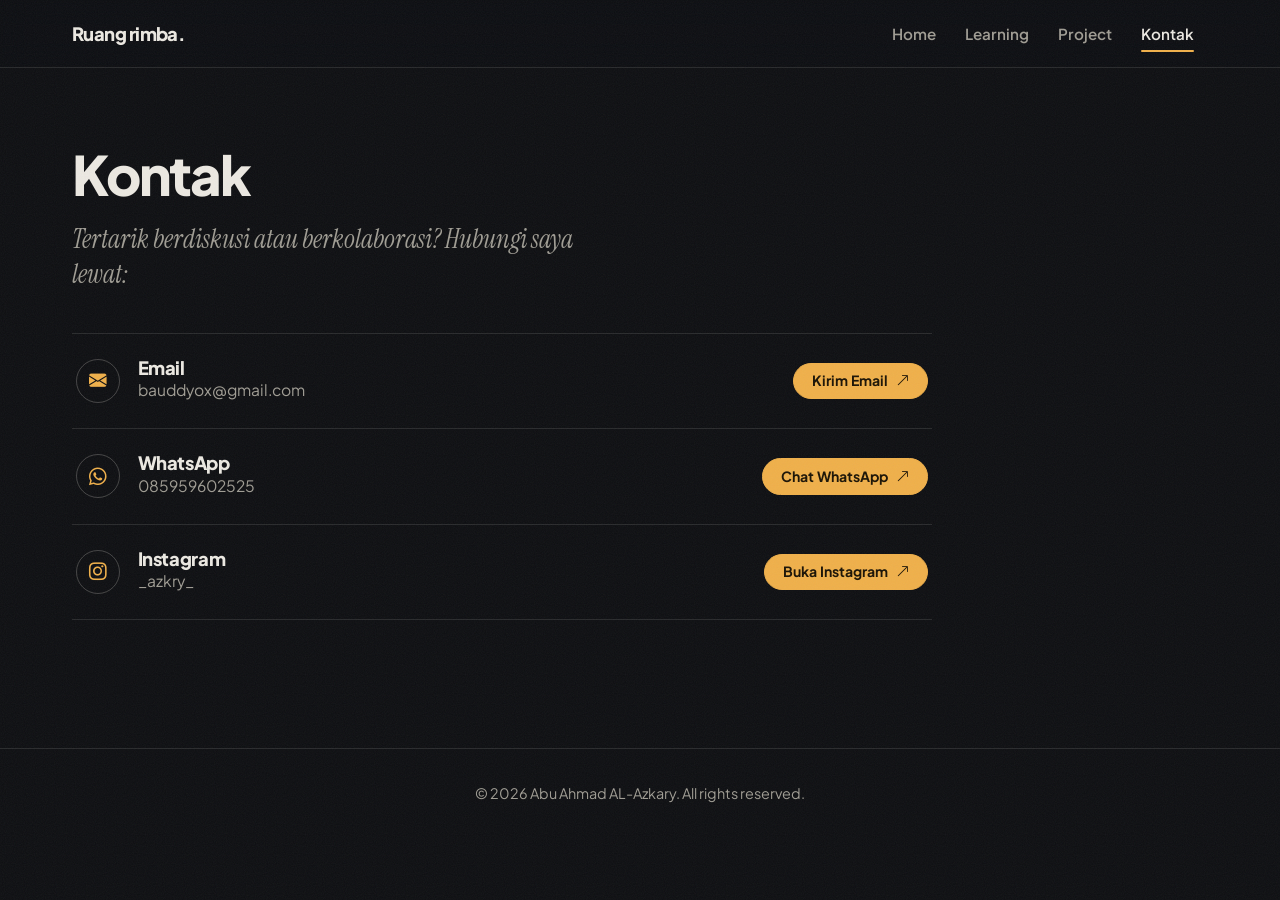
==== commit d1a9e1f1: "commit on" ====
--- a/kontak.html
+++ b/kontak.html
@@ -3,12 +3,15 @@
 <head>
   <meta charset="UTF-8">
   <meta name="viewport" content="width=device-width, initial-scale=1.0">
-  <title>Profile | Portofolio</title>
+  <title>Kontak | Abu Ahmad Al-Azkary</title>
   <link href="https://cdn.jsdelivr.net/npm/bootstrap@5.3.3/dist/css/bootstrap.min.css" rel="stylesheet">
-  <link href="https://fonts.googleapis.com/css2?family=Poppins:wght@400;500;600;700&display=swap" rel="stylesheet">
+  <link rel="preconnect" href="https://fonts.googleapis.com">
+  <link rel="preconnect" href="https://fonts.gstatic.com" crossorigin>
+  <link href="https://fonts.googleapis.com/css2?family=Instrument+Serif:ital@0;1&family=Plus+Jakarta+Sans:wght@400;500;600;700;800&display=swap" rel="stylesheet">
   <link href="https://cdn.jsdelivr.net/npm/bootstrap-icons@1.11.3/font/bootstrap-icons.min.css" rel="stylesheet">
   <link rel="stylesheet" href="style.css">
-  <link rel="stylesheet" href="style.css">
+  <meta name="theme-color" content="#0e0f12">
+  <script>document.documentElement.classList.add("js");</script>
 </head>
 <body>
     <nav class="navbar navbar-expand-md sticky-top custom-navbar" data-bs-theme="dark">
@@ -34,45 +37,42 @@
 
     <main class="container py-5">
         <h1 class="title">Kontak</h1>
-        <p class="mb-4">Tertarik berdiskusi atau berkolaborasi? Hubungi saya lewat:</p>
+        <p class="kontak-lead">Tertarik berdiskusi atau berkolaborasi? Hubungi saya lewat:</p>
 
-        <div class="row g-4">
+        <div class="contact-list">
 
-            <div class="col-md-6 col-lg-4">
-            <div class="card h-100">
-                <div class="card-body">
-                <h5 class="card-title"><i class="bi bi-envelope-fill"></i> Email</h5>
-                <p class="card-text">bauddyox@gmail.com</p>
-                <a href="mailto:bauddyox@gmail.com" class="btn btn-info btn-sm">Kirim Email</a>
+            <div class="contact-row">
+                <span class="contact-icon"><i class="bi bi-envelope-fill"></i></span>
+                <div>
+                    <h2>Email</h2>
+                    <p>bauddyox@gmail.com</p>
                 </div>
-            </div>
+                <a href="mailto:bauddyox@gmail.com" class="btn btn-info btn-sm">Kirim Email <i class="bi bi-arrow-up-right"></i></a>
             </div>
 
-            <div class="col-md-6 col-lg-4">
-            <div class="card h-100">
-                <div class="card-body">
-                <h5 class="card-title"><i class="bi bi-whatsapp"></i> WhatsApp</h5>
-                <p class="card-text">085959602525</p>
-                <a href="https://wa.me/6285959602525" target="_blank" rel="noopener" class="btn btn-info btn-sm">Chat WhatsApp</a>
+            <div class="contact-row">
+                <span class="contact-icon"><i class="bi bi-whatsapp"></i></span>
+                <div>
+                    <h2>WhatsApp</h2>
+                    <p>085959602525</p>
                 </div>
-            </div>
+                <a href="https://wa.me/6285959602525" target="_blank" rel="noopener" class="btn btn-info btn-sm">Chat WhatsApp <i class="bi bi-arrow-up-right"></i></a>
             </div>
 
-            <div class="col-md-6 col-lg-4">
-            <div class="card h-100">
-                <div class="card-body">
-                <h5 class="card-title"><i class="bi bi-instagram"></i> Instagram</h5>
-                <p class="card-text">_azkry_</p>
-                <a href="https://instagram.com/_azkry_" target="_blank" rel="noopener" class="btn btn-info btn-sm">Buka Instagram</a>
+            <div class="contact-row">
+                <span class="contact-icon"><i class="bi bi-instagram"></i></span>
+                <div>
+                    <h2>Instagram</h2>
+                    <p>_azkry_</p>
                 </div>
-            </div>
+                <a href="https://instagram.com/_azkry_" target="_blank" rel="noopener" class="btn btn-info btn-sm">Buka Instagram <i class="bi bi-arrow-up-right"></i></a>
             </div>
 
         </div>
     </main>
 
   <footer>
-    <p>&copy; 2026 Abu</p>
+    <p>&copy; 2026 Abu Ahmad AL-Azkary. All rights reserved.</p>
   </footer>
   <script src="https://cdn.jsdelivr.net/npm/bootstrap@5.3.3/dist/js/bootstrap.bundle.min.js"></script>
   <script src="script.js"></script>
--- a/style.css
+++ b/style.css
@@ -1,599 +1,766 @@
 /* =========================================================
-   RUANG RIMBA — CREATIVE EDITORIAL
-   Stylesheet utama. Dibuat mengikuti struktur HTML yang ada.
+   RUANG RIMBA — Portfolio of Abu Ahmad Al-Azkary
+   Satu file CSS untuk semua halaman.
+
+   Cara ganti tema: ubah token di :root (bagian 1).
+   Aksen = warna lampu panggung (tungsten), dipakai hemat:
+   tombol utama, link aktif, dan satu sorotan di hero.
    ========================================================= */
 
+/* ---------- 1. TOKEN ---------- */
 :root {
-  --bg: #111110;
-  --bg-soft: #171715;
-  --surface: #1d1d1a;
-  --surface-raised: #242420;
-  --text: #f3f0e8;
-  --muted: #aaa69b;
-  --line: rgba(243, 240, 232, .14);
-  --accent: #ff642e;
-  --accent-soft: rgba(255, 100, 46, .12);
-  --radius: 5px;
-  --content-width: 1120px;
-}
-
-* { box-sizing: border-box; }
-
-html {
-  scroll-behavior: smooth;
-  scroll-padding-top: 90px;
-}
+  /* Warna */
+  --bg:        #0e0f12;
+  --surface:   #15171b;
+  --surface-2: #1c1f24;
+  --line:      rgba(236, 233, 226, .12);
+  --line-strong: rgba(236, 233, 226, .24);
+  --text:      #ece9e2;
+  --muted:     #a09d94;
+  --accent:    #f0b04a;
+  --accent-ink:#1b1305;
+  --accent-soft: rgba(240, 176, 74, .14);
+
+  /* Tipografi */
+  --font-sans: 'Plus Jakarta Sans', 'Segoe UI', system-ui, sans-serif;
+  --font-serif: 'Instrument Serif', Georgia, 'Times New Roman', serif;
+
+  /* Skala teks */
+  --fs-hero:   clamp(2.9rem, 8.2vw, 7rem);
+  --fs-h2:     clamp(2rem, 4.6vw, 3.4rem);
+  --fs-h3:     clamp(1.25rem, 2vw, 1.5rem);
+  --fs-lead:   clamp(1.2rem, 2.2vw, 1.6rem);
+  --fs-body:   1.0625rem;
+  --fs-small:  .9rem;
+
+  /* Bentuk */
+  --r-sm: 10px;
+  --r-md: 16px;
+  --r-lg: 24px;
+  --r-pill: 999px;
+
+  /* Ritme jarak */
+  --space-section: clamp(4.5rem, 10vw, 8rem);
+  --ease: cubic-bezier(.22, .61, .36, 1);
+}
+
+/* ---------- 2. DASAR ---------- */
+*, *::before, *::after { box-sizing: border-box; }
+
+html { scroll-behavior: smooth; scroll-padding-top: 84px; }
 
 body {
   margin: 0;
+  font-family: var(--font-sans);
+  font-size: var(--fs-body);
+  line-height: 1.7;
   color: var(--text);
   background: var(--bg);
-  font-family: 'Poppins', 'Segoe UI', sans-serif;
-  font-size: 15px;
-  line-height: 1.75;
-  overflow-x: hidden;
-}
-
-img { max-width: 100%; }
+  -webkit-font-smoothing: antialiased;
+  text-rendering: optimizeLegibility;
+  overflow-x: clip;
+}
+
+/* Butiran halus di seluruh halaman, memberi kesan cetak/film */
+body::after {
+  content: "";
+  position: fixed;
+  inset: 0;
+  z-index: 200;
+  pointer-events: none;
+  opacity: .06;
+  background-image: url("data:image/svg+xml,%3Csvg xmlns='http://www.w3.org/2000/svg' width='160' height='160'%3E%3Cfilter id='n'%3E%3CfeTurbulence type='fractalNoise' baseFrequency='.9' numOctaves='2' stitchTiles='stitch'/%3E%3C/filter%3E%3Crect width='100%25' height='100%25' filter='url(%23n)'/%3E%3C/svg%3E");
+}
+
+img { max-width: 100%; display: block; }
+
 a { color: inherit; text-decoration: none; }
-a:hover { color: var(--accent); }
-
-::selection { color: #111; background: var(--accent); }
-
-.container {
-  width: min(100% - 40px, var(--content-width));
-  max-width: var(--content-width);
-}
-
-/* NAVBAR */
+
+p { margin: 0 0 1.1rem; }
+
+h1, h2, h3, h4, h5, h6 {
+  font-family: var(--font-sans);
+  font-weight: 800;
+  line-height: 1.08;
+  letter-spacing: -.025em;
+  margin: 0 0 1rem;
+}
+
+::selection { background: var(--accent); color: var(--accent-ink); }
+
+:focus-visible {
+  outline: 2px solid var(--accent);
+  outline-offset: 3px;
+  border-radius: 4px;
+}
+
+.container { max-width: 1160px; }
+
+.text-muted, .text-muted-custom, .small.text-muted, .text-muted.small { color: var(--muted) !important; }
+
+/* Scrollbar */
+::-webkit-scrollbar { width: 10px; }
+::-webkit-scrollbar-track { background: var(--bg); }
+::-webkit-scrollbar-thumb { background: #2b2e35; border-radius: 10px; border: 2px solid var(--bg); }
+::-webkit-scrollbar-thumb:hover { background: #3a3e47; }
+
+/* ---------- 3. NAVBAR ---------- */
 .custom-navbar {
-  min-height: 76px;
-  padding: 12px 0;
-  background: rgba(17, 17, 16, .94);
+  background: rgba(14, 15, 18, .78);
+  -webkit-backdrop-filter: blur(14px) saturate(140%);
+  backdrop-filter: blur(14px) saturate(140%);
   border-bottom: 1px solid var(--line);
-  backdrop-filter: blur(14px);
-  -webkit-backdrop-filter: blur(14px);
-}
-
-.navbar { z-index: 1000; }
+  padding: .8rem 0;
+  z-index: 100;
+}
 
 .navbar-brand.logo {
-  color: var(--text);
-  font-size: 1.35rem;
+  font-weight: 800;
+  font-size: 1.15rem;
+  letter-spacing: -.03em;
+  color: var(--text);
+}
+.navbar-brand.logo:hover { color: var(--text); }
+
+.custom-navbar .nav-link {
+  position: relative;
+  color: var(--muted);
+  font-size: .95rem;
+  font-weight: 600;
+  padding: .45rem .9rem !important;
+  transition: color .25s var(--ease);
+}
+.custom-navbar .nav-link:hover,
+.custom-navbar .nav-link.active { color: var(--text) !important; }
+
+/* Penanda halaman aktif: garis tipis beraksen */
+.custom-navbar .nav-link.active::after {
+  content: "";
+  position: absolute;
+  left: .9rem; right: .9rem; bottom: .1rem;
+  height: 2px;
+  background: var(--accent);
+  border-radius: 2px;
+}
+
+.navbar-toggler { border-color: var(--line-strong); padding: .35rem .6rem; }
+.navbar-toggler:focus { box-shadow: 0 0 0 2px var(--accent); }
+
+@media (max-width: 767px) {
+  .custom-navbar .navbar-collapse {
+    padding: .75rem 0 .5rem;
+    margin-top: .5rem;
+    border-top: 1px solid var(--line);
+  }
+  .custom-navbar .nav-link.active::after { display: none; }
+  .custom-navbar .nav-link.active { color: var(--accent) !important; }
+}
+
+/* ---------- 4. TOMBOL ---------- */
+.btn {
+  display: inline-flex;
+  align-items: center;
+  gap: .55rem;
+  width: fit-content;
+  padding: .85rem 1.6rem;
+  border-radius: var(--r-pill);
+  font-family: var(--font-sans);
   font-weight: 700;
-  letter-spacing: -.07em;
-}
-.navbar-brand.logo::after {
-  content: '';
-  display: inline-block;
-  width: 7px;
-  height: 7px;
-  margin: 0 0 2px 4px;
+  font-size: .98rem;
+  line-height: 1.2;
+  border: 1px solid transparent;
+  transition: transform .25s var(--ease), background .25s var(--ease),
+              color .25s var(--ease), border-color .25s var(--ease);
+}
+.btn i { margin: 0; transition: transform .25s var(--ease); }
+
+/* Tombol utama (kelas lama .btn-info tetap dipakai) */
+.btn-info {
   background: var(--accent);
-}
-.navbar-nav { gap: 8px; }
-.navbar .nav-link {
-  padding: 9px 13px !important;
-  color: var(--muted);
-  font-size: .82rem;
-  font-weight: 500;
-  transition: color .2s ease, background .2s ease;
-}
-.navbar .nav-link:hover,
-.navbar .nav-link.active {
-  color: var(--text) !important;
-  background: var(--accent-soft);
-}
-.navbar-toggler {
-  border: 1px solid var(--line);
-  border-radius: var(--radius);
-  padding: 7px 10px;
-}
-.navbar-toggler:focus { box-shadow: 0 0 0 2px var(--accent-soft); }
-
-/* HERO */
+  border-color: var(--accent);
+  color: var(--accent-ink);
+}
+.btn-info:hover, .btn-info:focus {
+  background: #f6c067;
+  border-color: #f6c067;
+  color: var(--accent-ink);
+  transform: translateY(-2px);
+}
+
+/* Tombol sekunder */
+.btn-outline-info {
+  background: transparent;
+  border-color: var(--line-strong);
+  color: var(--text);
+}
+.btn-outline-info:hover, .btn-outline-info:focus {
+  background: var(--surface-2);
+  border-color: var(--text);
+  color: var(--text);
+  transform: translateY(-2px);
+}
+
+.btn-sm { padding: .55rem 1.1rem; font-size: .88rem; }
+.btn-lg { padding: 1rem 1.9rem; font-size: 1rem; }
+
+.btn .bi-arrow-up-right,
+.btn .bi-arrow-right { font-size: .95em; }
+.btn:hover .bi-arrow-up-right { transform: translate(2px, -2px); }
+.btn:hover .bi-arrow-right { transform: translateX(3px); }
+
+/* ---------- 5. HERO ---------- */
 .hero {
   position: relative;
-  display: flex;
-  align-items: center;
-  min-height: min(690px, calc(100vh - 76px));
-  padding: 90px 0 100px;
-  border-bottom: 1px solid var(--line);
-  background:
-    radial-gradient(ellipse at 82% 44%, rgba(255, 100, 46, .09), transparent 34%),
-    var(--bg);
-}
-.hero::before {
-  content: 'PORTFOLIO / 2026';
+  padding: clamp(3rem, 7vw, 5.5rem) 0 var(--space-section);
+  overflow: hidden;
+}
+
+.hero .row { --bs-gutter-y: 3rem; }
+
+.hero-intro {
+  font-family: var(--font-serif);
+  font-style: italic;
+  font-size: var(--fs-lead);
+  line-height: 1.3;
+  color: var(--muted);
+  margin-bottom: 1.25rem;
+}
+
+.hero h1 {
+  font-size: var(--fs-hero);
+  font-weight: 800;
+  line-height: .92;
+  letter-spacing: -.045em;
+  margin-bottom: 2rem;
+}
+.hero h1 span { display: block; }
+
+.hero-role {
+  font-size: var(--fs-h3);
+  font-weight: 700;
+  letter-spacing: -.02em;
+  margin-bottom: .5rem;
+}
+
+.hero-tagline {
+  font-family: var(--font-serif);
+  font-style: italic;
+  font-weight: 400;
+  font-size: var(--fs-lead);
+  line-height: 1.3;
+  letter-spacing: 0;
+  color: var(--accent);
+  margin-bottom: 1.25rem;
+}
+.hero-tagline i { display: none; }
+
+.hero .desc {
+  max-width: 34rem;
+  color: var(--muted);
+  margin: 0 0 2rem;
+}
+
+.hero-actions { margin-bottom: 2.25rem; }
+
+/* Ikon sosial */
+.social-links { display: flex; gap: .6rem; }
+.social-links a {
+  width: 44px; height: 44px;
+  display: grid; place-items: center;
+  border: 1px solid var(--line-strong);
+  border-radius: 50%;
+  color: var(--muted);
+  font-size: 1.1rem;
+  transition: color .25s var(--ease), border-color .25s var(--ease),
+              background .25s var(--ease), transform .25s var(--ease);
+}
+.social-links a:hover {
+  color: var(--accent-ink);
+  background: var(--accent);
+  border-color: var(--accent);
+  transform: translateY(-2px);
+}
+
+/* Foto + sorotan lampu panggung (satu-satunya efek dramatis di halaman) */
+.hero-visual { position: relative; max-width: 420px; margin-inline: auto; }
+
+.hero-visual::before {
+  content: "";
   position: absolute;
-  top: 34px;
-  right: max(24px, calc((100vw - var(--content-width)) / 2));
-  color: #6f6c63;
-  font-size: .65rem;
-  letter-spacing: .18em;
-}
-.hero .container { position: relative; z-index: 1; }
-.hero .mb-1 {
-  color: var(--accent);
-  font-size: .82rem;
-  font-weight: 600;
-  letter-spacing: .12em;
-  text-transform: uppercase;
-}
-.hero h1 {
-  max-width: 760px;
-  margin: 12px 0 14px;
-  color: var(--text);
-  font-size: clamp(2.8rem, 6.5vw, 5.7rem);
-  font-weight: 700;
-  line-height: .99;
-  letter-spacing: -.075em;
-  overflow-wrap: anywhere;
-}
-.hero h3 {
-  margin: 0 0 12px;
-  color: #d2cec4;
-  font-size: clamp(1.05rem, 2vw, 1.35rem);
-  font-weight: 500;
-}
-.hero h5 {
-  margin: 0;
-  color: var(--accent);
-  font-size: .85rem;
-  font-weight: 500;
-  letter-spacing: .015em;
-}
-.hero .desc {
-  max-width: 540px;
-  margin: 22px 0 28px;
-  color: var(--muted);
-  font-size: .98rem;
-  line-height: 1.9;
-}
+  inset: -8% -30% 30% -30%;
+  z-index: 0;
+  background: radial-gradient(ellipse 50% 70% at 50% 0%,
+              rgba(240, 176, 74, .34), rgba(240, 176, 74, .08) 55%, transparent 75%);
+  filter: blur(28px);
+  pointer-events: none;
+}
+
 .hero-photo {
-  width: min(100%, 340px);
+  position: relative;
+  z-index: 1;
+  width: 100%;
+  height: auto;
   aspect-ratio: 4 / 5;
   object-fit: cover;
-  object-position: center 25%;
-  border: 1px solid rgba(255, 100, 46, .65);
-  border-radius: 2px;
-  box-shadow: 14px 14px 0 rgba(255, 100, 46, .12);
-  filter: saturate(.82);
-  transition: filter .35s ease, transform .35s ease;
-}
-.hero-photo:hover {
-  filter: saturate(1);
-  transform: translate(-4px, -4px);
-}
-.hero .btn {
-  min-height: 46px;
-  display: inline-flex;
-  align-items: center;
-  gap: 9px;
-  padding: 11px 18px;
-  border-radius: 2px;
-  font-size: .82rem;
-  font-weight: 600;
-}
-.btn-info {
-  color: #17120f !important;
-  background: var(--accent) !important;
-  border-color: var(--accent) !important;
-}
-.btn-info:hover {
-  color: #111 !important;
-  background: #ff8055 !important;
-  border-color: #ff8055 !important;
-}
-.btn-outline-info {
-  color: var(--text) !important;
-  border-color: rgba(243, 240, 232, .35) !important;
-}
-.btn-outline-info:hover {
-  color: var(--accent) !important;
-  background: var(--accent-soft) !important;
-  border-color: var(--accent) !important;
-}
-.social-links {
-  display: flex;
-  align-items: center;
-  gap: 17px;
-  margin-top: 28px;
-}
-.social-links a {
-  display: inline-flex;
-  align-items: center;
-  justify-content: center;
-  width: 36px;
-  height: 36px;
-  color: var(--muted);
-  border: 1px solid var(--line);
-  border-radius: 2px;
-  transition: .2s ease;
-}
-.social-links a:hover {
-  color: var(--accent);
-  border-color: var(--accent);
-  transform: translateY(-3px);
-}
-
-/* SECTION GLOBAL */
+  object-position: center 30%;
+  border-radius: var(--r-lg);
+  border: 1px solid var(--line-strong);
+  box-shadow: 0 30px 80px -30px rgba(0, 0, 0, .8);
+  filter: grayscale(.15) contrast(1.03);
+}
+
+/* Urutan muncul saat halaman dibuka (sekali saja) */
+@media (prefers-reduced-motion: no-preference) {
+  .hero-intro, .hero h1 span, .hero-role, .hero-tagline,
+  .hero .desc, .hero-actions, .social-links, .hero-visual {
+    animation: naik .9s var(--ease) both;
+  }
+  .hero-intro   { animation-delay: .05s; }
+  .hero h1 span:nth-child(1) { animation-delay: .15s; }
+  .hero h1 span:nth-child(2) { animation-delay: .25s; }
+  .hero-role    { animation-delay: .38s; }
+  .hero-tagline { animation-delay: .45s; }
+  .hero .desc   { animation-delay: .52s; }
+  .hero-actions { animation-delay: .6s; }
+  .social-links { animation-delay: .68s; }
+  .hero-visual  { animation-delay: .3s; animation-duration: 1.2s; }
+}
+@keyframes naik {
+  from { opacity: 0; transform: translateY(22px); }
+  to   { opacity: 1; transform: none; }
+}
+
+/* ---------- 6. SECTION UMUM ---------- */
 .home-section {
-  padding: 88px 0;
+  padding: var(--space-section) 0;
+  background: transparent;
+  border-top: 1px solid var(--line);
+}
+.section-alt { background: var(--surface); }
+
+.section-title {
+  font-size: var(--fs-h2);
+  font-weight: 800;
+  letter-spacing: -.035em;
+  margin-bottom: clamp(2rem, 5vw, 3.5rem);
+  max-width: 18ch;
+  color: var(--text);
+}
+/* Ikon pada judul section disembunyikan; ikon dipakai di konten */
+.section-title i { display: none; }
+
+/* ---------- 7. TENTANG ---------- */
+.about-text p { max-width: 62ch; color: #d3d0c8; }
+.about-text p:first-child {
+  font-size: 1.2rem;
+  color: var(--text);
+  line-height: 1.6;
+}
+
+.stat-box {
+  padding: 0 0 1.25rem;
+  background: none;
+  border: 0;
   border-bottom: 1px solid var(--line);
-}
-.home-section.section-alt {
-  background: var(--bg-soft);
-}
-.section-title {
-  display: flex;
-  align-items: center;
-  gap: 12px;
-  margin: 0 0 38px;
-  color: var(--text);
-  font-size: clamp(1.45rem, 3vw, 2rem);
-  font-weight: 700;
-  letter-spacing: -.055em;
-}
-.section-title::after {
-  content: '';
-  flex: 1;
-  height: 1px;
-  margin-left: 12px;
-  background: var(--line);
-}
-.section-title i { color: var(--accent); font-size: 1.1rem; }
-.home-section p { color: #c5c1b7; }
-.text-muted-custom { color: var(--muted) !important; }
-
-/* ABOUT + STATS */
-#tentang .row { align-items: center; }
-#tentang p { max-width: 760px; }
-.stat-box {
-  height: 100%;
-  padding: 22px 16px;
-  text-align: left;
-  background: var(--surface);
-  border: 1px solid var(--line);
-  border-top: 2px solid var(--accent);
+  text-align: left !important;
 }
 .stat-box h3 {
-  margin: 0 0 3px;
-  color: var(--accent);
-  font-size: 2.25rem;
-  font-weight: 700;
-  letter-spacing: -.07em;
-}
-.stat-box small { color: var(--muted); font-size: .78rem; }
-
-/* SKILLS + GENERAL CARDS */
-.card-dark {
-  height: 100%;
-  padding: 25px;
-  background: var(--surface);
-  border: 1px solid var(--line);
-  border-radius: var(--radius);
-  transition: border-color .25s ease, transform .25s ease, background .25s ease;
-}
-.card-dark:hover {
-  background: var(--surface-raised);
-  border-color: rgba(255, 100, 46, .6);
-  transform: translateY(-4px);
-}
-.card-dark h5 {
-  margin: 0 0 18px;
-  color: var(--text);
-  font-size: 1rem;
-  font-weight: 600;
-}
-.card-dark h5 i { margin-right: 8px; color: var(--accent); }
+  font-size: clamp(2.6rem, 5vw, 3.6rem);
+  font-weight: 800;
+  letter-spacing: -.04em;
+  margin: 0;
+  color: var(--text);
+}
+.stat-box small { color: var(--muted); font-size: var(--fs-small); }
+
+/* ---------- 8. CHIP / BADGE SKILL ---------- */
 .skill-badge {
   display: inline-flex;
   align-items: center;
-  gap: 6px;
-  margin: 3px 4px 3px 0;
-  padding: 6px 10px;
-  color: #d6d1c7;
-  background: #292923;
-  border: 1px solid rgba(243, 240, 232, .1);
-  border-radius: 2px;
-  font-size: .76rem;
-  transition: border-color .2s ease, color .2s ease;
+  gap: .45rem;
+  padding: .4rem .95rem;
+  margin: .3rem .3rem 0 0;
+  font-size: .88rem;
+  font-weight: 600;
+  line-height: 1.3;
+  color: var(--text);
+  background: transparent;
+  border: 1px solid var(--line-strong);
+  border-radius: var(--r-pill);
+  transition: border-color .25s var(--ease), background .25s var(--ease), transform .25s var(--ease);
 }
 .skill-badge:hover {
+  border-color: var(--accent);
+  background: var(--accent-soft);
+  transform: translateY(-2px);
+}
+.skill-badge i { margin: 0; font-size: 1.05em; }
+/* ikon bawaan yang terlalu gelap di latar hitam */
+.skill-badge .devicon-mysql-plain.colored { color: #4aa3d4; }
+
+/* ---------- 9. SKILLS ---------- */
+.skill-group {
+  display: grid;
+  grid-template-columns: minmax(0, 1fr);
+  gap: .75rem 2rem;
+  padding: 1.75rem 0;
+  border-top: 1px solid var(--line);
+}
+.skill-group:last-child { border-bottom: 1px solid var(--line); }
+.skill-group h3 {
+  font-size: var(--fs-h3);
+  margin: 0;
+  display: flex;
+  align-items: center;
+  gap: .6rem;
+}
+.skill-group h3 i { color: var(--accent); font-size: 1.1em; }
+.skill-group .chips { margin-top: -.3rem; }
+
+@media (min-width: 768px) {
+  .skill-group { grid-template-columns: 19rem minmax(0, 1fr); align-items: start; }
+}
+
+/* ---------- 10. ORGANISASI (timeline) ---------- */
+.org-timeline { position: relative; }
+
+.org-entry {
+  position: relative;
+  padding: 0 0 clamp(3rem, 6vw, 4.5rem) 1.75rem;
+  border-left: 1px solid var(--line-strong);
+}
+.org-entry:last-child { padding-bottom: 0; border-left-color: transparent; }
+.org-entry:last-child::after {
+  /* garis memudar di entri terakhir */
+  content: "";
+  position: absolute;
+  left: -1px; top: 0;
+  height: 7rem; width: 1px;
+  background: linear-gradient(var(--line-strong), transparent);
+}
+
+/* Titik penanda */
+.org-entry::before {
+  content: "";
+  position: absolute;
+  left: -6px; top: .55rem;
+  width: 11px; height: 11px;
+  border-radius: 50%;
+  background: var(--bg);
+  border: 2px solid var(--text);
+}
+/* Entri pertama = jabatan saat ini, titiknya beraksen */
+.org-entry:first-child::before {
+  border-color: var(--accent);
+  background: var(--accent);
+  box-shadow: 0 0 0 5px var(--accent-soft);
+}
+
+.org-entry .row { --bs-gutter-y: 1.75rem; --bs-gutter-x: 3rem; }
+
+.timeline-item { padding: 0; border: 0; }
+.timeline-item h5 {
+  font-size: var(--fs-h3);
+  font-weight: 800;
+  letter-spacing: -.025em;
+  margin-bottom: .25rem;
+}
+.timeline-item .fw-semibold {
+  display: inline-flex;
+  align-items: center;
+  gap: .45rem;
+  margin: .6rem 0 .25rem !important;
+  padding: .3rem .85rem;
+  font-size: .9rem;
+  font-weight: 700 !important;
   color: var(--accent);
-  border-color: rgba(255, 100, 46, .55);
-}
-.skill-badge i { font-size: .9rem; }
-
-/* ORGANISASI */
-.timeline-item {
-  position: relative;
-  padding: 4px 0 8px 22px;
-  border-left: 2px solid rgba(255, 100, 46, .65);
-}
-.timeline-item::before {
-  content: '';
-  position: absolute;
-  top: 6px;
-  left: -6px;
-  width: 10px;
-  height: 10px;
-  background: var(--accent);
-  border: 2px solid var(--bg-soft);
-  border-radius: 50%;
-}
-.timeline-item h5 {
-  color: var(--text);
-  font-size: 1.22rem;
-  font-weight: 650;
-}
+  background: var(--accent-soft);
+  border-radius: var(--r-pill);
+}
+.timeline-item .fw-semibold i { margin: 0; }
+
 .org-periode {
-  margin: 8px 0 16px;
-  color: var(--accent) !important;
-  font-size: .82rem;
-}
+  display: flex;
+  align-items: center;
+  gap: .45rem;
+  font-size: var(--fs-small);
+  color: var(--muted);
+  margin: .5rem 0 0;
+}
+.org-periode i { margin: 0; }
+
 .org-heading {
-  margin: 20px 0 9px;
-  color: var(--text);
-  font-size: .9rem;
-  font-weight: 600;
-}
-.org-heading i { color: var(--accent); margin-right: 7px; }
+  font-size: 1rem;
+  font-weight: 700;
+  letter-spacing: -.01em;
+  margin: 1.5rem 0 .6rem;
+  color: var(--text);
+}
+.org-heading i { display: none; }
+
 .org-list {
-  padding-left: 18px;
-  color: #bbb7ad;
-  font-size: .88rem;
-}
-.org-list li { padding: 3px 0 3px 3px; }
+  margin: 0;
+  padding-left: 1.15rem;
+  color: #c9c6be;
+  line-height: 1.7;
+}
+.org-list li { margin-bottom: .4rem; padding-left: .2rem; }
 .org-list li::marker { color: var(--accent); }
+
+/* Galeri foto organisasi */
 .org-gallery {
   display: grid;
   grid-template-columns: 1fr 1fr;
-  gap: 9px;
+  gap: .75rem;
 }
 .org-photo {
-  display: block;
   width: 100%;
-  height: 150px;
+  aspect-ratio: 4 / 5;
   object-fit: cover;
+  border-radius: var(--r-md);
   border: 1px solid var(--line);
-  border-radius: 2px;
-  filter: saturate(.82);
-  transition: filter .25s ease, transform .25s ease, border-color .25s ease;
-}
-.org-photo:hover {
-  filter: saturate(1);
-  border-color: var(--accent);
-  transform: translateY(-3px);
-}
+  filter: grayscale(.35);
+  transition: filter .5s var(--ease), transform .5s var(--ease);
+}
+.org-photo:hover { filter: none; transform: translateY(-3px); }
 .org-photo-main {
   grid-column: 1 / -1;
-  height: 235px;
-}
-#organisasi .row.mt-3 {
-  padding-top: 32px;
-  margin-top: 28px !important;
-  border-top: 1px solid var(--line);
-}
-
-/* FEATURED PROJECTS */
+  aspect-ratio: 16 / 10;
+  object-position: center 30%;
+}
+
+/* ---------- 11. PROJECT ---------- */
+.project-grid, .project-showcase {
+  display: grid;
+  grid-template-columns: repeat(auto-fill, minmax(min(100%, 320px), 1fr));
+  gap: 1.25rem;
+}
+
+/* Kartu project di Home (kelas lama .card-dark tetap dipakai) */
+.card-dark {
+  display: flex;
+  flex-direction: column;
+  height: 100%;
+  padding: 0;
+  overflow: hidden;
+  background: var(--surface-2);
+  border: 1px solid var(--line);
+  border-radius: var(--r-lg);
+  transition: transform .35s var(--ease), border-color .35s var(--ease);
+}
+.section-alt .card-dark { background: var(--bg); }
+.card-dark:hover { transform: translateY(-5px); border-color: var(--line-strong); }
+
+.project-card h5 {
+  font-size: 1.35rem;
+  letter-spacing: -.025em;
+  margin: 1.4rem 1.5rem .25rem;
+}
+.project-card p { margin: 0 1.5rem 1rem; color: var(--muted); font-size: .98rem; }
+.project-card .project-tags { margin: auto 1.5rem 0; padding-bottom: .25rem; }
+.project-card .project-action { margin: 1.1rem 1.5rem 1.5rem; }
+
 .project-thumb {
-  aspect-ratio: 16 / 9;
-  margin: 16px 0;
+  order: -1;
+  margin: 0;
+  border-radius: 0;
+  border: 0;
+  border-bottom: 1px solid var(--line);
+  aspect-ratio: 16 / 10;
   overflow: hidden;
-  background: #10100f;
-  border: 1px solid var(--line);
-  border-radius: 2px;
+  background: var(--surface);
+  position: relative;
 }
 .project-thumb img {
-  display: block;
-  width: 100%;
-  height: 100%;
+  width: 100%; height: 100%;
   object-fit: cover;
   object-position: top;
-  transition: transform .45s ease;
-}
-.card-dark:hover .project-thumb img { transform: scale(1.035); }
-
-/* INNER PAGES */
-main.container.py-5 {
-  min-height: calc(100vh - 150px);
-  padding-top: 72px !important;
-  padding-bottom: 80px !important;
-}
+  transition: transform .7s var(--ease);
+}
+.card-dark:hover .project-thumb img { transform: scale(1.05); }
+
+/* Jika gambar belum tersedia, tampilkan penanda polos */
+.project-thumb.is-empty::after {
+  content: attr(data-initial);
+  position: absolute; inset: 0;
+  display: grid; place-items: center;
+  font-size: 4rem; font-weight: 800;
+  letter-spacing: -.05em;
+  color: var(--line-strong);
+}
+.project-thumb.is-empty img { display: none; }
+
+/* Kartu project di halaman Project (dirender script.js) */
+.card {
+  background: var(--surface-2);
+  border: 1px solid var(--line);
+  border-radius: var(--r-lg);
+  color: var(--text);
+  transition: transform .35s var(--ease), border-color .35s var(--ease);
+}
+.card:hover { transform: translateY(-5px); border-color: var(--line-strong); }
+.card-body { padding: 1.5rem; }
+.card-title { font-size: 1.3rem; letter-spacing: -.025em; }
+.card-text { color: var(--muted); }
+.badge.rounded-pill.text-bg-info {
+  background: transparent !important;
+  color: var(--text) !important;
+  border: 1px solid var(--line-strong);
+  font-weight: 600;
+  padding: .4em .85em;
+}
+
+#project-list { margin-top: 1rem; }
+
+/* Judul halaman dalam */
+.title {
+  font-size: var(--fs-h2);
+  font-weight: 800;
+  letter-spacing: -.04em;
+  margin-bottom: 1.25rem;
+  color: var(--text);
+}
+
+/* ---------- 12. HALAMAN DALAM (Learning, Project, Kontak) ---------- */
 .section {
-  width: min(100% - 40px, var(--content-width));
-  min-height: 80vh;
+  max-width: 1160px;
   margin: 0 auto;
-  padding: 70px 0;
-}
-.title {
-  margin: 0 0 18px;
-  color: var(--text);
-  font-size: clamp(2.4rem, 5vw, 4rem);
-  font-weight: 700;
-  letter-spacing: -.07em;
-}
-main.container.py-5 > .title::after,
-.section > .title::after {
-  content: '';
-  display: block;
-  width: 64px;
-  height: 4px;
-  margin-top: 15px;
-  background: var(--accent);
-}
-.subtitle { margin: 32px 0 12px; color: var(--text); }
-
-/* BOOTSTRAP CARDS — project and contact */
-.card {
-  height: 100%;
-  color: var(--text);
-  background: var(--surface);
+  padding: clamp(3rem, 6vw, 5rem) .75rem var(--space-section);
+}
+.section .desc { color: var(--muted); max-width: 40rem; margin-bottom: 2.5rem; }
+
+main.container.py-5 { padding-top: clamp(3rem, 6vw, 5rem) !important; padding-bottom: var(--space-section) !important; }
+
+/* Learning — progres */
+.learning-list { display: grid; gap: .9rem; margin-top: 2rem; max-width: 700px; }
+.learning-list:empty { display: none; }
+.learning-item {
+  background: var(--surface-2);
   border: 1px solid var(--line);
-  border-radius: var(--radius);
-  transition: transform .22s ease, border-color .22s ease;
-}
-.card:hover {
-  border-color: rgba(255, 100, 46, .65);
-  transform: translateY(-4px);
-}
-.card-body { padding: 25px; }
-.card-title { color: var(--text); font-size: 1.08rem; font-weight: 600; }
-.card-text { color: var(--muted); }
-.card .text-bg-info,
-.badge.text-bg-primary {
-  color: #ffd7c9 !important;
-  background: var(--accent-soft) !important;
-  border: 1px solid rgba(255, 100, 46, .3);
-}
-.card .btn { border-radius: 2px; }
-
-/* LEARNING PAGE */
+  padding: 1rem 1.25rem;
+  border-radius: var(--r-md);
+}
+.learning-head { display: flex; justify-content: space-between; align-items: baseline; margin-bottom: .5rem; }
+.learning-head h3 { font-size: 1.05rem; margin: 0; }
+.progress { background: var(--bg); border-radius: var(--r-pill); height: 6px; overflow: hidden; margin-bottom: .5rem; }
+.progress-bar { background: var(--accent); height: 100%; border-radius: var(--r-pill); }
+
+/* Learning — accordion */
 #learning-accordion {
-  width: 100%;
-  max-width: 940px;
-  margin-top: 28px;
+  max-width: 920px;
   --bs-accordion-bg: var(--surface);
   --bs-accordion-color: var(--text);
   --bs-accordion-border-color: var(--line);
   --bs-accordion-btn-color: var(--text);
   --bs-accordion-btn-bg: var(--surface);
-  --bs-accordion-active-bg: #29211d;
+  --bs-accordion-active-bg: var(--surface-2);
   --bs-accordion-active-color: var(--text);
-  --bs-accordion-btn-focus-box-shadow: 0 0 0 2px var(--accent-soft);
+  --bs-accordion-btn-focus-box-shadow: 0 0 0 2px var(--accent);
 }
 #learning-accordion .accordion-item {
-  margin-bottom: 12px;
+  margin-bottom: .9rem;
+  border-radius: var(--r-md) !important;
   overflow: hidden;
   border: 1px solid var(--line);
-  border-radius: var(--radius);
 }
 #learning-accordion .accordion-button {
-  min-height: 68px;
-  gap: 10px;
-  font-weight: 600;
+  font-weight: 700;
+  letter-spacing: -.01em;
+  padding: 1.15rem 1.35rem;
+  line-height: 1.4;
   box-shadow: none;
 }
-#learning-accordion .accordion-button:not(.collapsed) {
+#learning-accordion .accordion-button:not(.collapsed) { box-shadow: inset 0 -1px 0 var(--line); }
+#learning-accordion .accordion-button .badge {
+  background: transparent !important;
+  color: var(--accent) !important;
+  border: 1px solid rgba(240, 176, 74, .45);
+  font-weight: 700;
+  font-size: .72rem;
+  margin-bottom: .4rem;
+}
+#learning-accordion .accordion-body { padding: 1.5rem 1.35rem 1.75rem; }
+#learning-accordion .accordion-body h3 { color: var(--text); font-weight: 800; letter-spacing: -.02em; }
+#learning-accordion .accordion-body a { color: var(--accent); text-decoration: underline; text-underline-offset: 3px; }
+#learning-accordion .accordion-body .border { border-color: var(--line) !important; background: var(--bg); }
+#learning-accordion .accordion-body .table { --bs-table-bg: transparent; --bs-table-border-color: var(--line); --bs-table-color: var(--text); }
+#learning-accordion .accordion-body code { color: var(--accent); background: var(--bg); padding: .1em .4em; border-radius: 6px; }
+#learning-accordion .accordion-body footer { margin-top: 1rem; }
+
+/* Kontak */
+.kontak-lead {
+  font-family: var(--font-serif);
+  font-style: italic;
+  font-size: var(--fs-lead);
+  color: var(--muted);
+  line-height: 1.35;
+  max-width: 34rem;
+  margin-bottom: 2.5rem;
+}
+
+.contact-list { display: grid; gap: 0; border-top: 1px solid var(--line); max-width: 860px; }
+.contact-row {
+  display: grid;
+  grid-template-columns: 2.75rem minmax(0, 1fr) auto;
+  gap: 1.1rem;
+  align-items: center;
+  padding: 1.5rem .25rem;
   border-bottom: 1px solid var(--line);
-}
-#learning-accordion .accordion-button::after {
-  filter: grayscale(1) brightness(2);
-}
-#learning-accordion .accordion-body {
-  padding: 26px;
-  color: #c8c3b9;
-  line-height: 1.8;
-}
-#learning-accordion .accordion-body h2,
-#learning-accordion .accordion-body h3,
-#learning-accordion .accordion-body h4,
-#learning-accordion .accordion-body h5 {
-  margin-top: 1.4em;
-  color: var(--text);
-  font-weight: 600;
-}
-#learning-accordion .accordion-body a { color: #ff8964; }
-#learning-accordion .accordion-body .table {
-  --bs-table-bg: transparent;
-  --bs-table-color: #d6d1c7;
-  --bs-table-border-color: var(--line);
-}
-#learning-accordion .accordion-body .alert {
-  color: #e8dfd4;
-  background: var(--accent-soft);
-  border-color: rgba(255, 100, 46, .25);
-}
-
-/* LEARNING COMPONENTS IF USED */
-.learning-list { display: grid; gap: 14px; max-width: 760px; margin-top: 24px; }
-.learning-item {
-  padding: 18px 20px;
-  background: var(--surface);
-  border: 1px solid var(--line);
-  border-radius: var(--radius);
-}
-.learning-head { display: flex; justify-content: space-between; gap: 12px; margin-bottom: 8px; }
-.learning-head h3 { color: var(--text); font-size: 1rem; }
-.learning-head span { color: var(--accent); }
-.progress { height: 7px; margin-bottom: 8px; background: #34342e; border-radius: 0; }
-.progress-bar { background: var(--accent); }
-
-/* FOOTER */
-footer {
-  padding: 24px 20px;
+  transition: padding .35s var(--ease), background .35s var(--ease);
+}
+.contact-row:hover { padding-inline: 1rem; background: var(--surface); }
+.contact-icon {
+  width: 2.75rem; height: 2.75rem;
+  display: grid; place-items: center;
+  border-radius: 50%;
+  border: 1px solid var(--line-strong);
+  color: var(--accent);
+  font-size: 1.1rem;
+}
+.contact-row h2 { font-size: 1.15rem; margin: 0; letter-spacing: -.02em; }
+.contact-row p { margin: 0; color: var(--muted); font-size: .98rem; overflow-wrap: anywhere; }
+@media (max-width: 575px) {
+  .contact-row { grid-template-columns: 2.75rem minmax(0, 1fr); }
+  .contact-row .btn { grid-column: 2; margin-top: .25rem; }
+}
+
+/* ---------- 13. CTA PENUTUP ---------- */
+.cta-section { text-align: left !important; }
+.cta-section .section-title { max-width: 14ch; font-size: clamp(2.4rem, 6.5vw, 5rem); line-height: 1; margin-bottom: 1.25rem; }
+.cta-section p { color: var(--muted); font-size: 1.15rem; margin-bottom: 2rem; }
+
+/* ---------- 14. FOOTER ---------- */
+body > footer {
+  padding: 2rem 1.5rem;
+  background: transparent;
+  border-top: 1px solid var(--line);
+  text-align: center;
   color: var(--muted);
-  text-align: center;
-  background: #0c0c0b;
-  border-top: 1px solid var(--line);
-  font-size: .78rem;
-}
-footer p { margin: 0; }
-
-/* ANIMATION: subtle only */
-@media (prefers-reduced-motion: no-preference) {
-  .hero .col-md-7 { animation: riseIn .65s ease both; }
-  .hero .col-md-5 { animation: riseIn .8s ease both; }
-  @keyframes riseIn {
-    from { opacity: 0; transform: translateY(16px); }
-    to { opacity: 1; transform: translateY(0); }
-  }
-}
+  font-size: var(--fs-small);
+}
+body > footer p { margin: 0; }
+
+/* ---------- 15. ANIMASI SAAT SCROLL (halus) ---------- */
+.js .reveal {
+  opacity: 0;
+  transform: translateY(18px);
+  transition: opacity .8s var(--ease), transform .8s var(--ease);
+}
+.js .reveal.show { opacity: 1; transform: none; }
+
+/* ---------- 16. RESPONSIF ---------- */
+@media (max-width: 991px) {
+  .org-entry .row { --bs-gutter-x: 1.5rem; }
+}
+@media (max-width: 575px) {
+  .hero-actions .btn { flex: 1 1 100%; justify-content: center; }
+  .org-entry { padding-left: 1.25rem; }
+  .skill-badge { font-size: .84rem; padding: .35rem .8rem; }
+}
+
+/* ---------- 17. KURANGI ANIMASI ---------- */
 @media (prefers-reduced-motion: reduce) {
   html { scroll-behavior: auto; }
-  *, *::before, *::after { animation-duration: .01ms !important; transition-duration: .01ms !important; }
-}
-
-/* RESPONSIVE */
-@media (max-width: 767.98px) {
-  .container { width: min(100% - 32px, var(--content-width)); }
-  .custom-navbar { min-height: 68px; }
-  .navbar-collapse {
-    padding: 12px 0 8px;
-    border-top: 1px solid var(--line);
-    margin-top: 10px;
-  }
-  .navbar-nav { gap: 2px; }
-  .navbar .nav-link { padding: 10px 12px !important; }
-  .hero {
-    min-height: auto;
-    padding: 70px 0 72px;
-  }
-  .hero::before { top: 20px; right: 18px; font-size: .56rem; }
-  .hero h1 { font-size: clamp(2.55rem, 12vw, 4.2rem); }
-  .hero-photo {
-    width: min(68%, 270px);
-    margin: 12px auto 18px;
-  }
-  .hero .desc { font-size: .91rem; }
-  .home-section { padding: 64px 0; }
-  .section-title { margin-bottom: 28px; }
-  .card-dark { padding: 20px; }
-  .org-photo { height: 120px; }
-  .org-photo-main { height: 190px; }
-  .section { width: min(100% - 32px, var(--content-width)); padding: 54px 0; }
-  main.container.py-5 { padding-top: 52px !important; }
-  #learning-accordion .accordion-body { padding: 19px; }
-}
-@media (max-width: 420px) {
-  .hero .btn { width: 100%; justify-content: center; }
-  .social-links { gap: 10px; }
-  .org-gallery { gap: 7px; }
-  .org-photo { height: 100px; }
-  .org-photo-main { height: 160px; }
-}
-
-.project-placeholder {
-  display: grid;
-  place-items: center;
-  color: #a9a397;
-  background:
-    linear-gradient(135deg, rgba(255,100,46,.10), transparent 55%),
-    repeating-linear-gradient(135deg, #191916 0, #191916 12px, #1d1d1a 12px, #1d1d1a 24px);
-  border: 1px dashed rgba(255,100,46,.4);
-  font-size: .78rem;
-  letter-spacing: .08em;
-  text-transform: uppercase;
-}
+  *, *::before, *::after { animation: none !important; transition: none !important; }
+  .js .reveal { opacity: 1; transform: none; }
+}
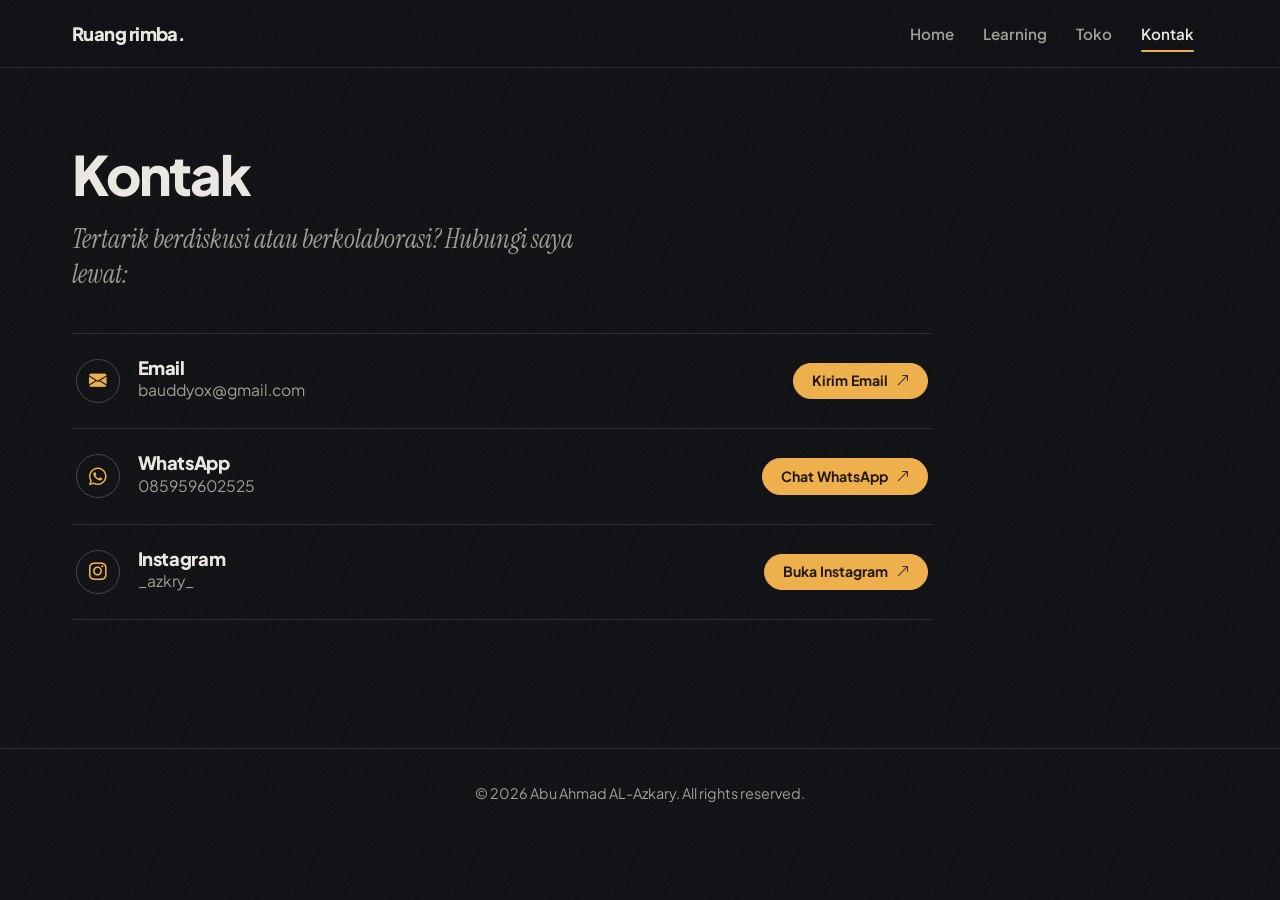
==== commit c3c4bec4: "commit on" ====
--- a/kontak.html
+++ b/kontak.html
@@ -28,7 +28,7 @@
           <ul class="navbar-nav ms-auto">
             <li class="nav-item"><a class="nav-link" href="index.html">Home</a></li>
             <li class="nav-item"><a class="nav-link" href="learning.html">Learning</a></li>
-            <li class="nav-item"><a class="nav-link" href="project.html">Project</a></li>
+            <li class="nav-item"><a class="nav-link" href="toko.html">Toko</a></li>
             <li class="nav-item"><a class="nav-link" href="kontak.html">Kontak</a></li>
           </ul>
         </div>
